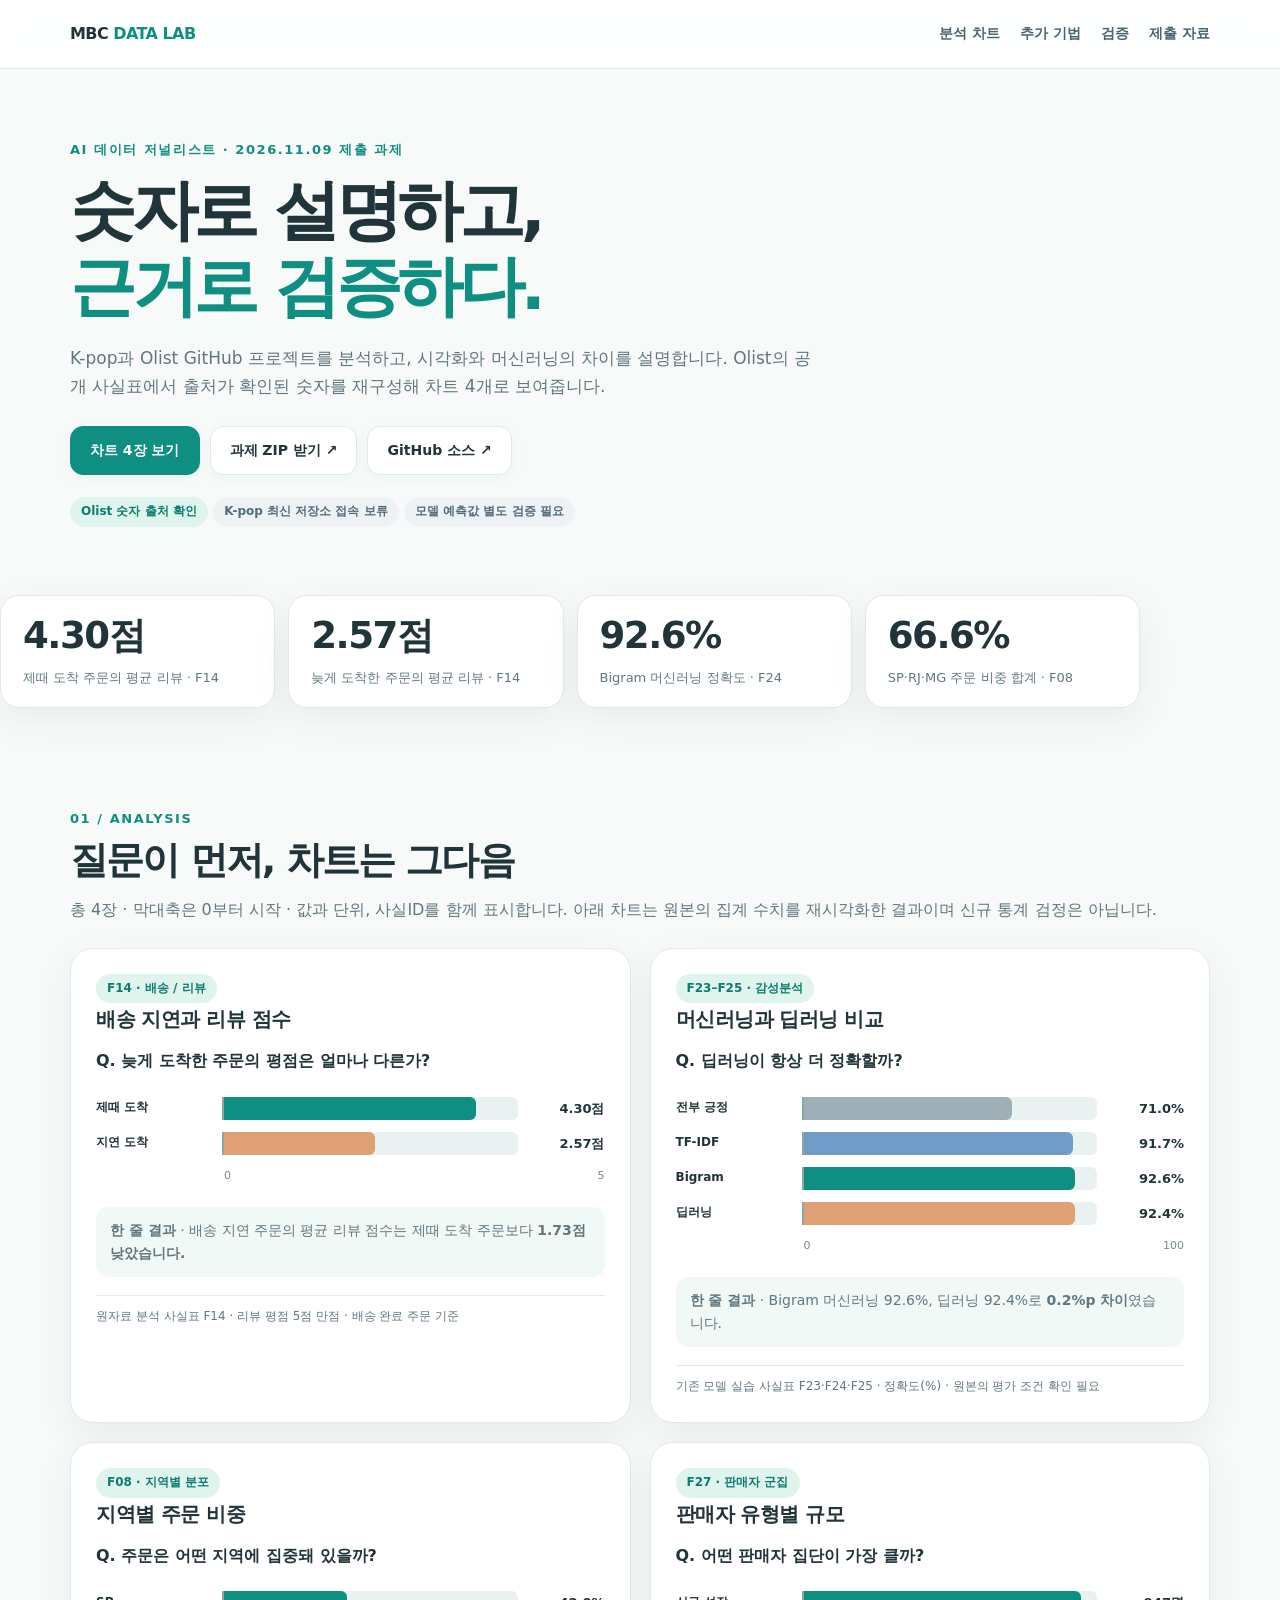
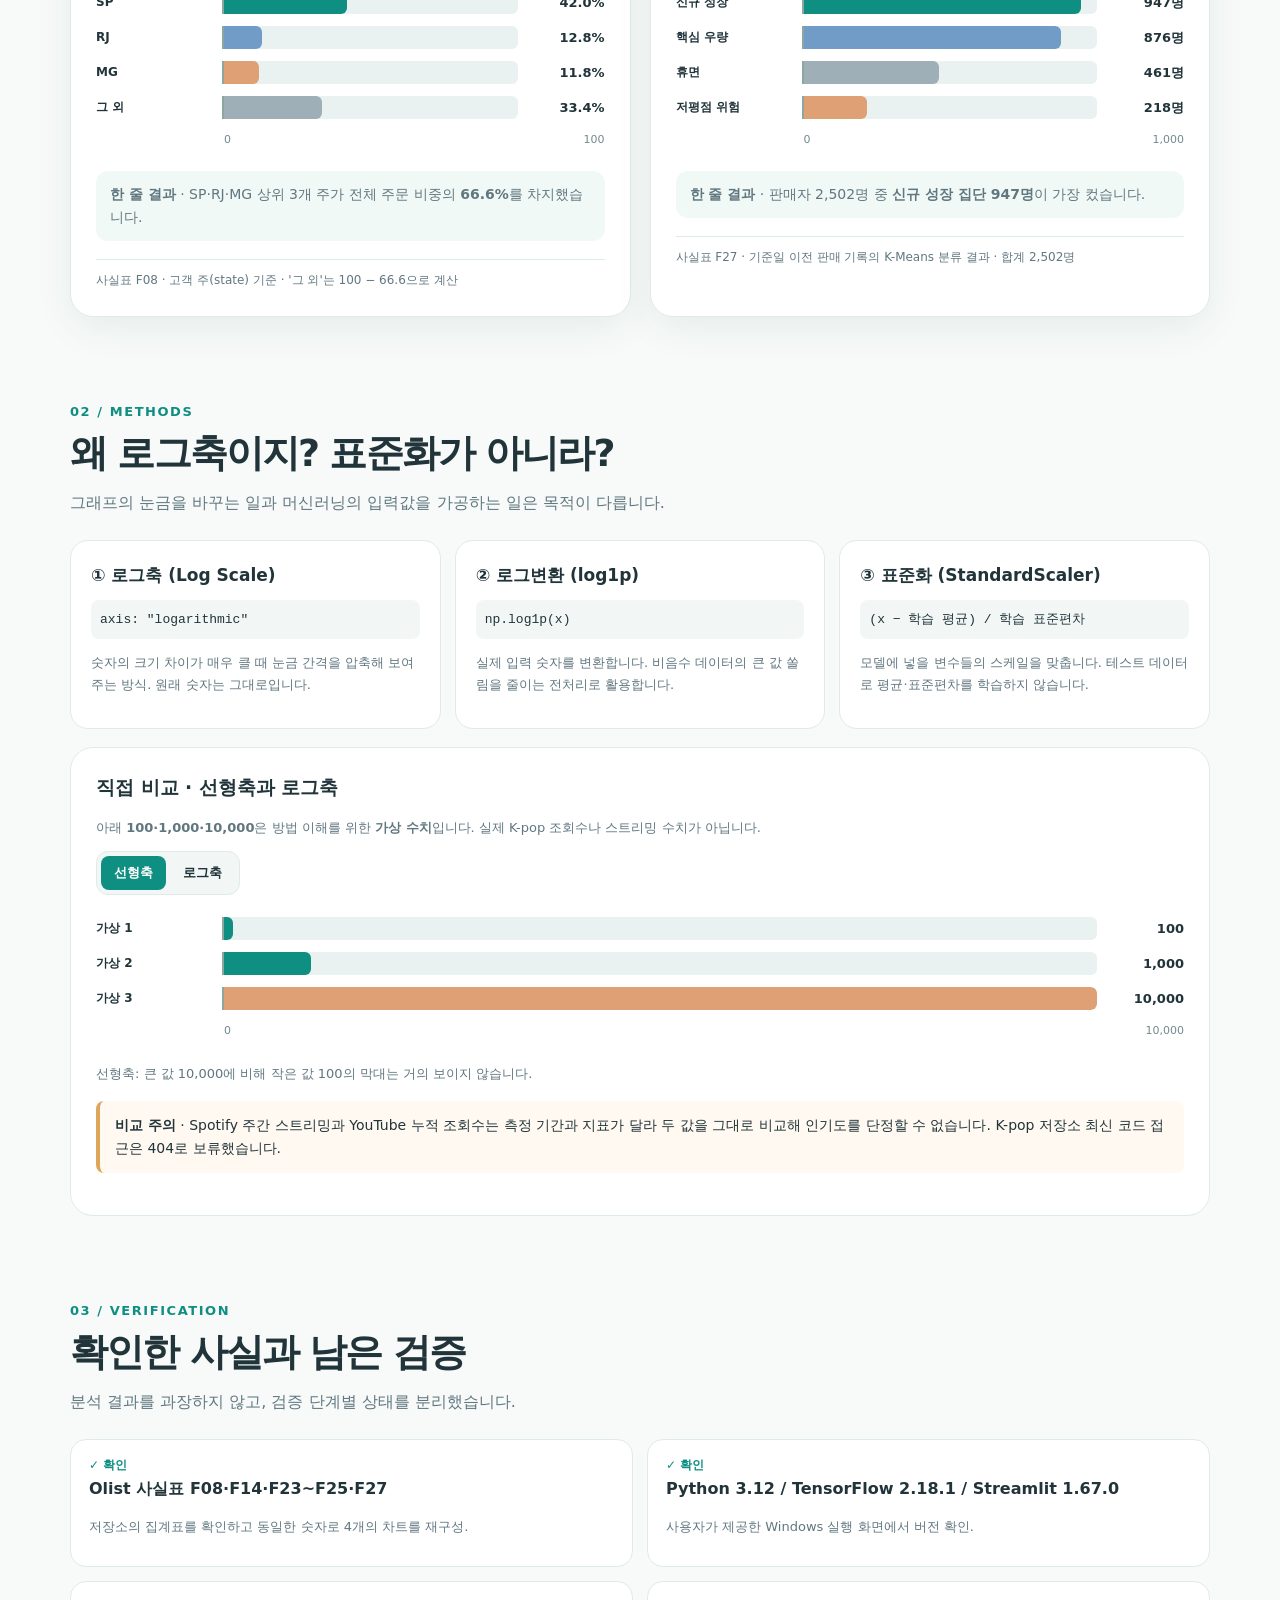
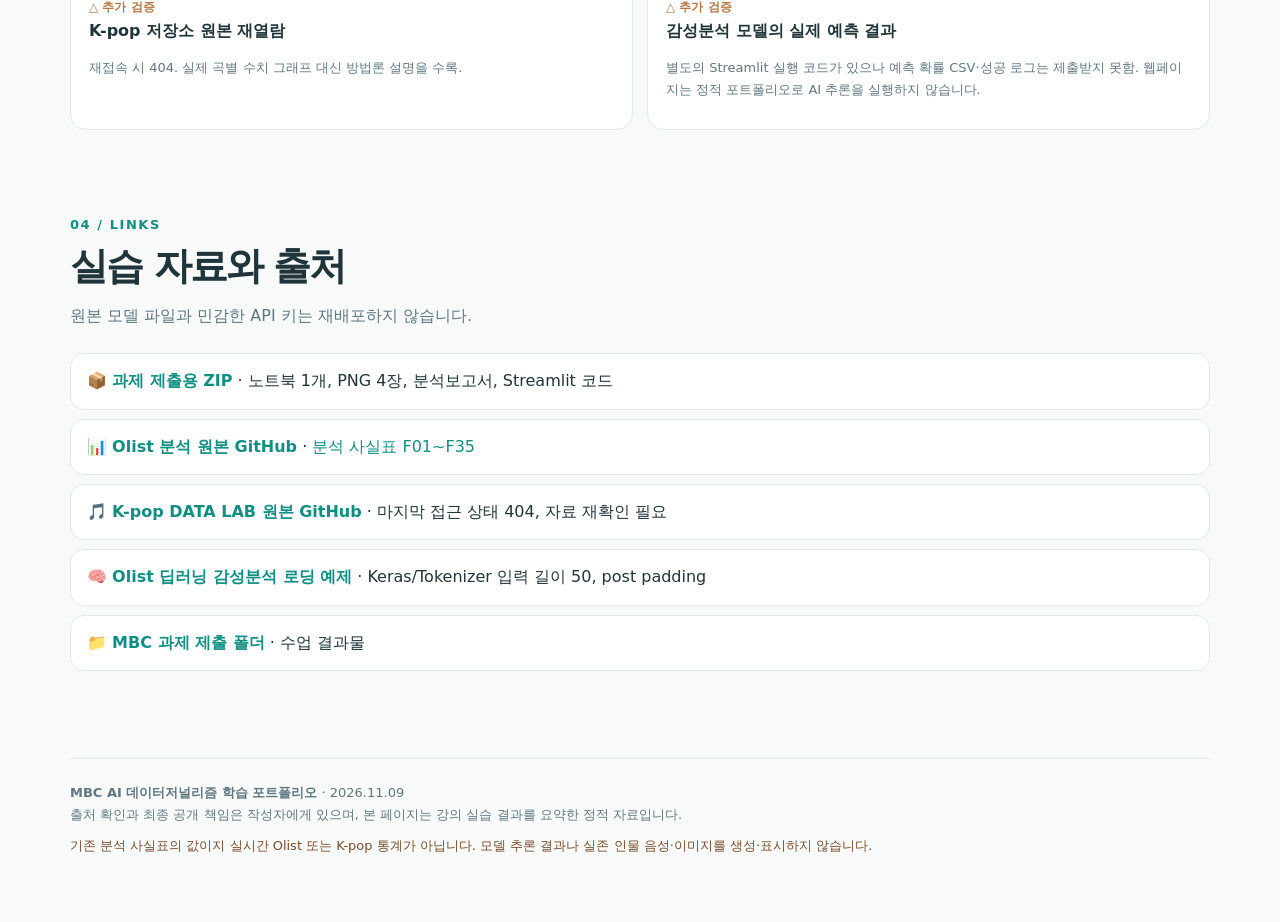
==== mbc-kpop-olist-20261109/index.html @ b9f2bc7e "Add isolated K-pop and Olist assignment portfolio page (verified facts only)" ====
<!doctype html>
<html lang="ko">
<head>
<meta charset="utf-8">
<meta name="viewport" content="width=device-width, initial-scale=1">
<meta name="description" content="MBC AI 데이터저널리즘 실습 포트폴리오: K-pop·Olist GitHub 분석, 통계 차트 4개, 로그축과 표준화 비교 및 검증 기록.">
<title>MBC 데이터 분석 포트폴리오 | K-pop × Olist</title>
<style>
:root{--bg:#f7faf9;--surface:#fff;--ink:#20343a;--muted:#617780;--line:#deebe8;--mint:#0f8e82;--mint2:#dff4ed;--blue:#4e7eb4;--peach:#fff0e4;--orange:#cb6e45;--shadow:0 12px 38px rgba(17,65,58,.065);font-family:"Pretendard","Noto Sans KR","Malgun Gothic",system-ui,sans-serif}
*{box-sizing:border-box}html{scroll-behavior:smooth}body{margin:0;background:var(--bg);color:var(--ink);line-height:1.65;font-size:16px}a{color:var(--mint);text-decoration:none}a:hover{text-decoration:underline}a:focus-visible,button:focus-visible{outline:3px solid #edb652;outline-offset:4px}
.wrap{width:min(1140px,calc(100% - 36px));margin:0 auto}header{border-bottom:1px solid var(--line);background:#ffffffdc;position:sticky;top:0;z-index:10;backdrop-filter:blur(12px)}.nav{min-height:68px;display:flex;align-items:center;gap:25px;justify-content:space-between}.brand{font-weight:900;letter-spacing:-.035em;white-space:nowrap;color:var(--ink)}.brand span{color:var(--mint)}nav{display:flex;gap:20px;flex-wrap:wrap}nav a{color:#48646c;font-size:14px;font-weight:700}.hero{padding:70px 0 48px}.eyebrow{color:var(--mint);font-weight:900;font-size:13px;letter-spacing:.12em;text-transform:uppercase}.hero h1{font-size:clamp(35px,5.3vw,66px);line-height:1.15;letter-spacing:-.065em;margin:13px 0 19px;max-width:850px}.hero h1 em{font-style:normal;color:var(--mint)}.hero p{max-width:750px;color:var(--muted);font-size:17px;margin:0}.actions{display:flex;flex-wrap:wrap;gap:10px;margin-top:26px}.btn{display:inline-flex;align-items:center;justify-content:center;min-height:47px;padding:12px 19px;border-radius:13px;font-weight:800;font-size:14px;border:1px solid var(--line);background:white;color:var(--ink);box-shadow:0 4px 12px #dce9e752}.btn.primary{background:var(--mint);color:white;border-color:var(--mint)}.pill{display:inline-block;background:var(--mint2);border-radius:100px;color:#0c7b70;font-weight:800;font-size:12px;padding:5px 11px}.pill.neutral{background:#eef2f5;color:#506d79}.stats{display:grid;grid-template-columns:repeat(4,1fr);gap:13px;margin:20px 0 58px}.stat{background:white;border:1px solid var(--line);border-radius:19px;padding:19px 22px;box-shadow:var(--shadow)}.stat .n{font-size:clamp(23px,2.9vw,39px);line-height:1.15;font-weight:900;letter-spacing:-.04em}.stat .k{font-size:13px;color:var(--muted);margin-top:9px}.section{padding:42px 0}.section h2{font-size:clamp(25px,3.5vw,38px);letter-spacing:-.05em;margin:6px 0 12px;line-height:1.3}.section .sub{color:var(--muted);margin:0 0 24px}.grid{display:grid;grid-template-columns:1fr 1fr;gap:19px}.card{background:var(--surface);border:1px solid var(--line);border-radius:23px;padding:25px;box-shadow:var(--shadow)}.card h3{font-size:20px;margin:0 0 12px;letter-spacing:-.025em}.card p{color:var(--muted);margin:8px 0}.source{font-size:12px;color:var(--muted);border-top:1px solid var(--line);margin-top:18px;padding-top:11px}.question{margin:10px 0 15px;font-weight:800}.conclusion{background:#f0f9f6;padding:12px 14px;border-radius:12px;font-size:14px}.plot{display:grid;gap:12px;margin:22px 0}.barrow{display:grid;grid-template-columns:minmax(82px,115px) minmax(0,1fr) 76px;gap:11px;align-items:center}.barrow .label{font-size:12px;font-weight:700;line-height:1.3}.track{height:23px;background:#eaf2f1;border-left:2px solid #8ca7a1;position:relative;border-radius:0 6px 6px 0;overflow:hidden}.fill{height:100%;width:0;border-radius:0 6px 6px 0;background:var(--mint);transition:width .35s ease}.fill.blue{background:#729cc8}.fill.orange{background:#dea074}.fill.gray{background:#9eafb7}.value{font-size:13px;font-weight:900;text-align:right;white-space:nowrap}.axis{color:#738a8d;font-size:11px;display:flex;justify-content:space-between;margin-left:128px}.mini{font-size:13px;color:var(--muted)}.methods{display:grid;grid-template-columns:repeat(3,1fr);gap:14px}.method{background:#fff;border:1px solid var(--line);border-radius:18px;padding:20px}.method strong{font-size:17px}.method code{display:block;background:#f2f7f6;border-radius:8px;padding:9px;margin:10px 0;white-space:normal;font-size:13px}.compare{background:#fff;border:1px solid var(--line);padding:25px;border-radius:23px}.switch{display:inline-flex;gap:4px;border:1px solid var(--line);padding:4px;border-radius:12px;background:#f2f7f6}.switch button{border:0;background:transparent;border-radius:8px;padding:8px 13px;font-size:13px;font-weight:800;cursor:pointer;color:var(--ink)}.switch button[aria-pressed="true"]{background:var(--mint);color:#fff}.warning{background:#fff9f1;border-left:4px solid #dda65b;border-radius:8px;padding:13px 15px;margin:17px 0;font-size:14px}.checks{display:grid;grid-template-columns:repeat(2,1fr);gap:14px}.check{background:#fff;border:1px solid var(--line);padding:16px 18px;border-radius:16px}.check .state{font-size:12px;color:var(--mint);font-weight:900}.check.pending .state{color:#b37a49}.sources{display:grid;gap:9px}.source-row{border:1px solid var(--line);padding:14px 16px;background:#fff;border-radius:14px;overflow-wrap:anywhere}.footer{padding:45px 0 65px;color:var(--muted);font-size:13px}.footer .wrap{border-top:1px solid var(--line);padding-top:23px}.notice{margin-top:10px;color:#7a4d2e}code{font-family:Consolas,monospace}
@media(max-width:800px){.stats{grid-template-columns:repeat(2,1fr)}.grid,.methods{grid-template-columns:1fr}.hero{padding-top:42px}.card{padding:19px}.nav{gap:10px}nav{gap:12px}}
@media(max-width:490px){nav a{font-size:12px}.brand{font-size:14px}.stats{gap:8px}.stat{padding:15px}.barrow{grid-template-columns:76px minmax(0,1fr) 61px;gap:7px}.axis{margin-left:83px}.value{font-size:12px}.barrow .label{font-size:11px}.hero p{font-size:15px}}
@media(prefers-reduced-motion:reduce){html{scroll-behavior:auto}.fill{transition:none}}
</style>
</head>
<body>
<header><div class="wrap nav"><a href="#top" class="brand">MBC <span>DATA LAB</span></a><nav aria-label="목차"><a href="#charts">분석 차트</a><a href="#methods">추가 기법</a><a href="#evidence">검증</a><a href="#resources">제출 자료</a></nav></div></header>
<main id="top">
<section class="hero wrap">
  <div class="eyebrow">AI 데이터 저널리스트 · 2026.11.09 제출 과제</div>
  <h1>숫자로 설명하고,<br><em>근거로 검증하다.</em></h1>
  <p>K-pop과 Olist GitHub 프로젝트를 분석하고, 시각화와 머신러닝의 차이를 설명합니다. Olist의 공개 사실표에서 출처가 확인된 숫자를 재구성해 차트 4개로 보여줍니다.</p>
  <div class="actions"><a class="btn primary" href="#charts">차트 4장 보기</a><a class="btn" href="https://drive.google.com/file/d/1gORcec-W3NF6R7m894lCxQ_TqMIr97RB/view?usp=drivesdk" target="_blank" rel="noopener noreferrer">과제 ZIP 받기 ↗</a><a class="btn" href="https://github.com/choisunghwan1004-dev/postfolio/tree/main/mbc-kpop-olist-20261109" target="_blank" rel="noopener noreferrer">GitHub 소스 ↗</a></div>
  <p style="margin-top:20px"><span class="pill">Olist 숫자 출처 확인</span> <span class="pill neutral">K-pop 최신 저장소 접속 보류</span> <span class="pill neutral">모델 예측값 별도 검증 필요</span></p>
</section>
<div class="wrap stats" aria-label="검증된 Olist 통계 요약">
  <div class="stat"><div class="n">4.30점</div><div class="k">제때 도착 주문의 평균 리뷰 · F14</div></div>
  <div class="stat"><div class="n">2.57점</div><div class="k">늦게 도착한 주문의 평균 리뷰 · F14</div></div>
  <div class="stat"><div class="n">92.6%</div><div class="k">Bigram 머신러닝 정확도 · F24</div></div>
  <div class="stat"><div class="n">66.6%</div><div class="k">SP·RJ·MG 주문 비중 합계 · F08</div></div>
</div>
<section id="charts" class="section wrap">
  <div class="eyebrow">01 / ANALYSIS</div><h2>질문이 먼저, 차트는 그다음</h2>
  <p class="sub">총 4장 · 막대축은 0부터 시작 · 값과 단위, 사실ID를 함께 표시합니다. 아래 차트는 원본의 집계 수치를 재시각화한 결과이며 신규 통계 검정은 아닙니다.</p>
  <div class="grid">
    <article class="card"><span class="pill">F14 · 배송 / 리뷰</span><h3>배송 지연과 리뷰 점수</h3><div class="question">Q. 늦게 도착한 주문의 평점은 얼마나 다른가?</div><div class="plot" data-chart="delivery" role="img" aria-label="제때 도착 4.30점, 지연 도착 2.57점"></div><p class="conclusion"><strong>한 줄 결과</strong> · 배송 지연 주문의 평균 리뷰 점수는 제때 도착 주문보다 <strong>1.73점 낮았습니다.</strong></p><div class="source">원자료 분석 사실표 F14 · 리뷰 평점 5점 만점 · 배송 완료 주문 기준</div></article>
    <article class="card"><span class="pill">F23–F25 · 감성분석</span><h3>머신러닝과 딥러닝 비교</h3><div class="question">Q. 딥러닝이 항상 더 정확할까?</div><div class="plot" data-chart="sentiment" role="img" aria-label="모두 긍정 71.0%, TF-IDF 머신러닝 91.7%, Bigram 머신러닝 92.6%, Embedding 딥러닝 92.4%"></div><p class="conclusion"><strong>한 줄 결과</strong> · Bigram 머신러닝 92.6%, 딥러닝 92.4%로 <strong>0.2%p 차이</strong>였습니다.</p><div class="source">기존 모델 실습 사실표 F23·F24·F25 · 정확도(%) · 원본의 평가 조건 확인 필요</div></article>
    <article class="card"><span class="pill">F08 · 지역별 분포</span><h3>지역별 주문 비중</h3><div class="question">Q. 주문은 어떤 지역에 집중돼 있을까?</div><div class="plot" data-chart="region" role="img" aria-label="SP 42.0%, RJ 12.8%, MG 11.8%, 그 외 33.4%"></div><p class="conclusion"><strong>한 줄 결과</strong> · SP·RJ·MG 상위 3개 주가 전체 주문 비중의 <strong>66.6%</strong>를 차지했습니다.</p><div class="source">사실표 F08 · 고객 주(state) 기준 · '그 외'는 100 − 66.6으로 계산</div></article>
    <article class="card"><span class="pill">F27 · 판매자 군집</span><h3>판매자 유형별 규모</h3><div class="question">Q. 어떤 판매자 집단이 가장 클까?</div><div class="plot" data-chart="seller" role="img" aria-label="신규 성장 947명, 핵심 우량 876명, 휴면 461명, 저평점 위험 218명"></div><p class="conclusion"><strong>한 줄 결과</strong> · 판매자 2,502명 중 <strong>신규 성장 집단 947명</strong>이 가장 컸습니다.</p><div class="source">사실표 F27 · 기준일 이전 판매 기록의 K-Means 분류 결과 · 합계 2,502명</div></article>
  </div>
</section>
<section id="methods" class="section wrap">
  <div class="eyebrow">02 / METHODS</div><h2>왜 로그축이지? 표준화가 아니라?</h2>
  <p class="sub">그래프의 눈금을 바꾸는 일과 머신러닝의 입력값을 가공하는 일은 목적이 다릅니다.</p>
  <div class="methods">
   <div class="method"><strong>① 로그축 (Log Scale)</strong><code>axis: "logarithmic"</code><p class="mini">숫자의 크기 차이가 매우 클 때 눈금 간격을 압축해 보여주는 방식. 원래 숫자는 그대로입니다.</p></div>
   <div class="method"><strong>② 로그변환 (log1p)</strong><code>np.log1p(x)</code><p class="mini">실제 입력 숫자를 변환합니다. 비음수 데이터의 큰 값 쏠림을 줄이는 전처리로 활용합니다.</p></div>
   <div class="method"><strong>③ 표준화 (StandardScaler)</strong><code>(x − 학습 평균) / 학습 표준편차</code><p class="mini">모델에 넣을 변수들의 스케일을 맞춥니다. 테스트 데이터로 평균·표준편차를 학습하지 않습니다.</p></div>
  </div>
  <div class="compare" style="margin-top:18px">
    <h3 style="margin:0 0 8px">직접 비교 · 선형축과 로그축</h3>
    <p class="mini">아래 <strong>100·1,000·10,000</strong>은 방법 이해를 위한 <strong>가상 수치</strong>입니다. 실제 K-pop 조회수나 스트리밍 수치가 아닙니다.</p>
    <div class="switch" role="group" aria-label="축 방식 선택"><button id="linear" type="button" aria-pressed="true">선형축</button><button id="logscale" type="button" aria-pressed="false">로그축</button></div>
    <div class="plot" id="example-plot" role="img" aria-label="가상의 세 수치 100, 1000, 10000을 선형축과 로그축으로 비교"></div>
    <p class="mini" id="scale-note" aria-live="polite">선형축: 큰 값 10,000에 비해 작은 값 100의 막대는 거의 보이지 않습니다.</p>
    <div class="warning"><strong>비교 주의</strong> · Spotify 주간 스트리밍과 YouTube 누적 조회수는 측정 기간과 지표가 달라 두 값을 그대로 비교해 인기도를 단정할 수 없습니다. K-pop 저장소 최신 코드 접근은 404로 보류했습니다.</div>
  </div>
</section>
<section id="evidence" class="section wrap">
 <div class="eyebrow">03 / VERIFICATION</div><h2>확인한 사실과 남은 검증</h2>
 <p class="sub">분석 결과를 과장하지 않고, 검증 단계별 상태를 분리했습니다.</p>
 <div class="checks">
  <div class="check"><div class="state">✓ 확인</div><strong>Olist 사실표 F08·F14·F23~F25·F27</strong><p class="mini">저장소의 집계표를 확인하고 동일한 숫자로 4개의 차트를 재구성.</p></div>
  <div class="check"><div class="state">✓ 확인</div><strong>Python 3.12 / TensorFlow 2.18.1 / Streamlit 1.67.0</strong><p class="mini">사용자가 제공한 Windows 실행 화면에서 버전 확인.</p></div>
  <div class="check pending"><div class="state">△ 추가 검증</div><strong>K-pop 저장소 원본 재열람</strong><p class="mini">재접속 시 404. 실제 곡별 수치 그래프 대신 방법론 설명을 수록.</p></div>
  <div class="check pending"><div class="state">△ 추가 검증</div><strong>감성분석 모델의 실제 예측 결과</strong><p class="mini">별도의 Streamlit 실행 코드가 있으나 예측 확률 CSV·성공 로그는 제출받지 못함. 웹페이지는 정적 포트폴리오로 AI 추론을 실행하지 않습니다.</p></div>
 </div>
</section>
<section id="resources" class="section wrap">
 <div class="eyebrow">04 / LINKS</div><h2>실습 자료와 출처</h2>
 <p class="sub">원본 모델 파일과 민감한 API 키는 재배포하지 않습니다.</p>
 <div class="sources">
  <div class="source-row">📦 <a href="https://drive.google.com/file/d/1gORcec-W3NF6R7m894lCxQ_TqMIr97RB/view?usp=drivesdk" target="_blank" rel="noopener noreferrer"><strong>과제 제출용 ZIP</strong></a> · 노트북 1개, PNG 4장, 분석보고서, Streamlit 코드</div>
  <div class="source-row">📊 <a href="https://github.com/journal-izm/Olist-Data-Analysis" target="_blank" rel="noopener noreferrer"><strong>Olist 분석 원본 GitHub</strong></a> · <a href="https://github.com/journal-izm/Olist-Data-Analysis/blob/main/rag/olist_facts.csv" target="_blank" rel="noopener noreferrer">분석 사실표 F01~F35</a></div>
  <div class="source-row">🎵 <a href="https://github.com/dominickim77-ui/mbc-kpop-data" target="_blank" rel="noopener noreferrer"><strong>K-pop DATA LAB 원본 GitHub</strong></a> · 마지막 접근 상태 404, 자료 재확인 필요</div>
  <div class="source-row">🧠 <a href="https://github.com/journal-izm/Olist-Data-Analysis/blob/main/STEP2_Model_Serving/01_sentiment_demo_gradio.ipynb" target="_blank" rel="noopener noreferrer"><strong>Olist 딥러닝 감성분석 로딩 예제</strong></a> · Keras/Tokenizer 입력 길이 50, post padding</div>
  <div class="source-row">📁 <a href="https://drive.google.com/drive/folders/1qCloI4HiTNBCypiVgafhlMQNpVIimIx8" target="_blank" rel="noopener noreferrer"><strong>MBC 과제 제출 폴더</strong></a> · 수업 결과물</div>
 </div>
</section>
</main>
<footer class="footer"><div class="wrap"><strong>MBC AI 데이터저널리즘 학습 포트폴리오</strong> · 2026.11.09<br>출처 확인과 최종 공개 책임은 작성자에게 있으며, 본 페이지는 강의 실습 결과를 요약한 정적 자료입니다.<div class="notice">기존 분석 사실표의 값이지 실시간 Olist 또는 K-pop 통계가 아닙니다. 모델 추론 결과나 실존 인물 음성·이미지를 생성·표시하지 않습니다.</div></div></footer>
<script>
"use strict";
const charts={
 delivery:{max:5,rows:[["제때 도착",4.30,"4.30점",""],["지연 도착",2.57,"2.57점","orange"]]},
 sentiment:{max:100,rows:[["전부 긍정",71.0,"71.0%","gray"],["TF-IDF",91.7,"91.7%","blue"],["Bigram",92.6,"92.6%",""],["딥러닝",92.4,"92.4%","orange"]]},
 region:{max:100,rows:[["SP",42.0,"42.0%",""],["RJ",12.8,"12.8%","blue"],["MG",11.8,"11.8%","orange"],["그 외",33.4,"33.4%","gray"]]},
 seller:{max:1000,rows:[["신규 성장",947,"947명",""],["핵심 우량",876,"876명","blue"],["휴면",461,"461명","gray"],["저평점 위험",218,"218명","orange"]]}
};
function barChart(target,rows,max){target.replaceChildren();for(const [label,n,text,color] of rows){const row=document.createElement("div");row.className="barrow";const t=document.createElement("span");t.className="label";t.textContent=label;const track=document.createElement("div");track.className="track";const fill=document.createElement("div");fill.className="fill "+(color||"");fill.style.width=Math.max(0,Math.min(100,n/max*100))+"%";track.append(fill);const value=document.createElement("span");value.className="value";value.textContent=text;row.append(t,track,value);target.append(row);}const axis=document.createElement("div");axis.className="axis";axis.innerHTML="<span>0</span><span>"+max.toLocaleString("ko-KR")+"</span>";target.append(axis)}
document.querySelectorAll("[data-chart]").forEach(el=>{const c=charts[el.dataset.chart];if(c)barChart(el,c.rows,c.max)});
const ex=document.getElementById("example-plot"),note=document.getElementById("scale-note");
function setMode(log){const raw=[100,1000,10000];const vals=log?raw.map(x=>Math.log10(x)):raw;barChart(ex,vals.map((n,i)=>["가상 "+(i+1),n,raw[i].toLocaleString("ko-KR"),i===2?"orange":""]),log?4:10000);note.textContent=log?"로그축 시각화 예시: 10의 지수에 따라 크기를 표현했습니다. 실제 값은 오른쪽에 그대로 적었습니다.":"선형축: 큰 값 10,000에 비해 작은 값 100의 막대는 거의 보이지 않습니다.";document.getElementById("linear").setAttribute("aria-pressed",String(!log));document.getElementById("logscale").setAttribute("aria-pressed",String(log))}
document.getElementById("linear").addEventListener("click",()=>setMode(false));document.getElementById("logscale").addEventListener("click",()=>setMode(true));setMode(false);
</script>
</body>
</html>
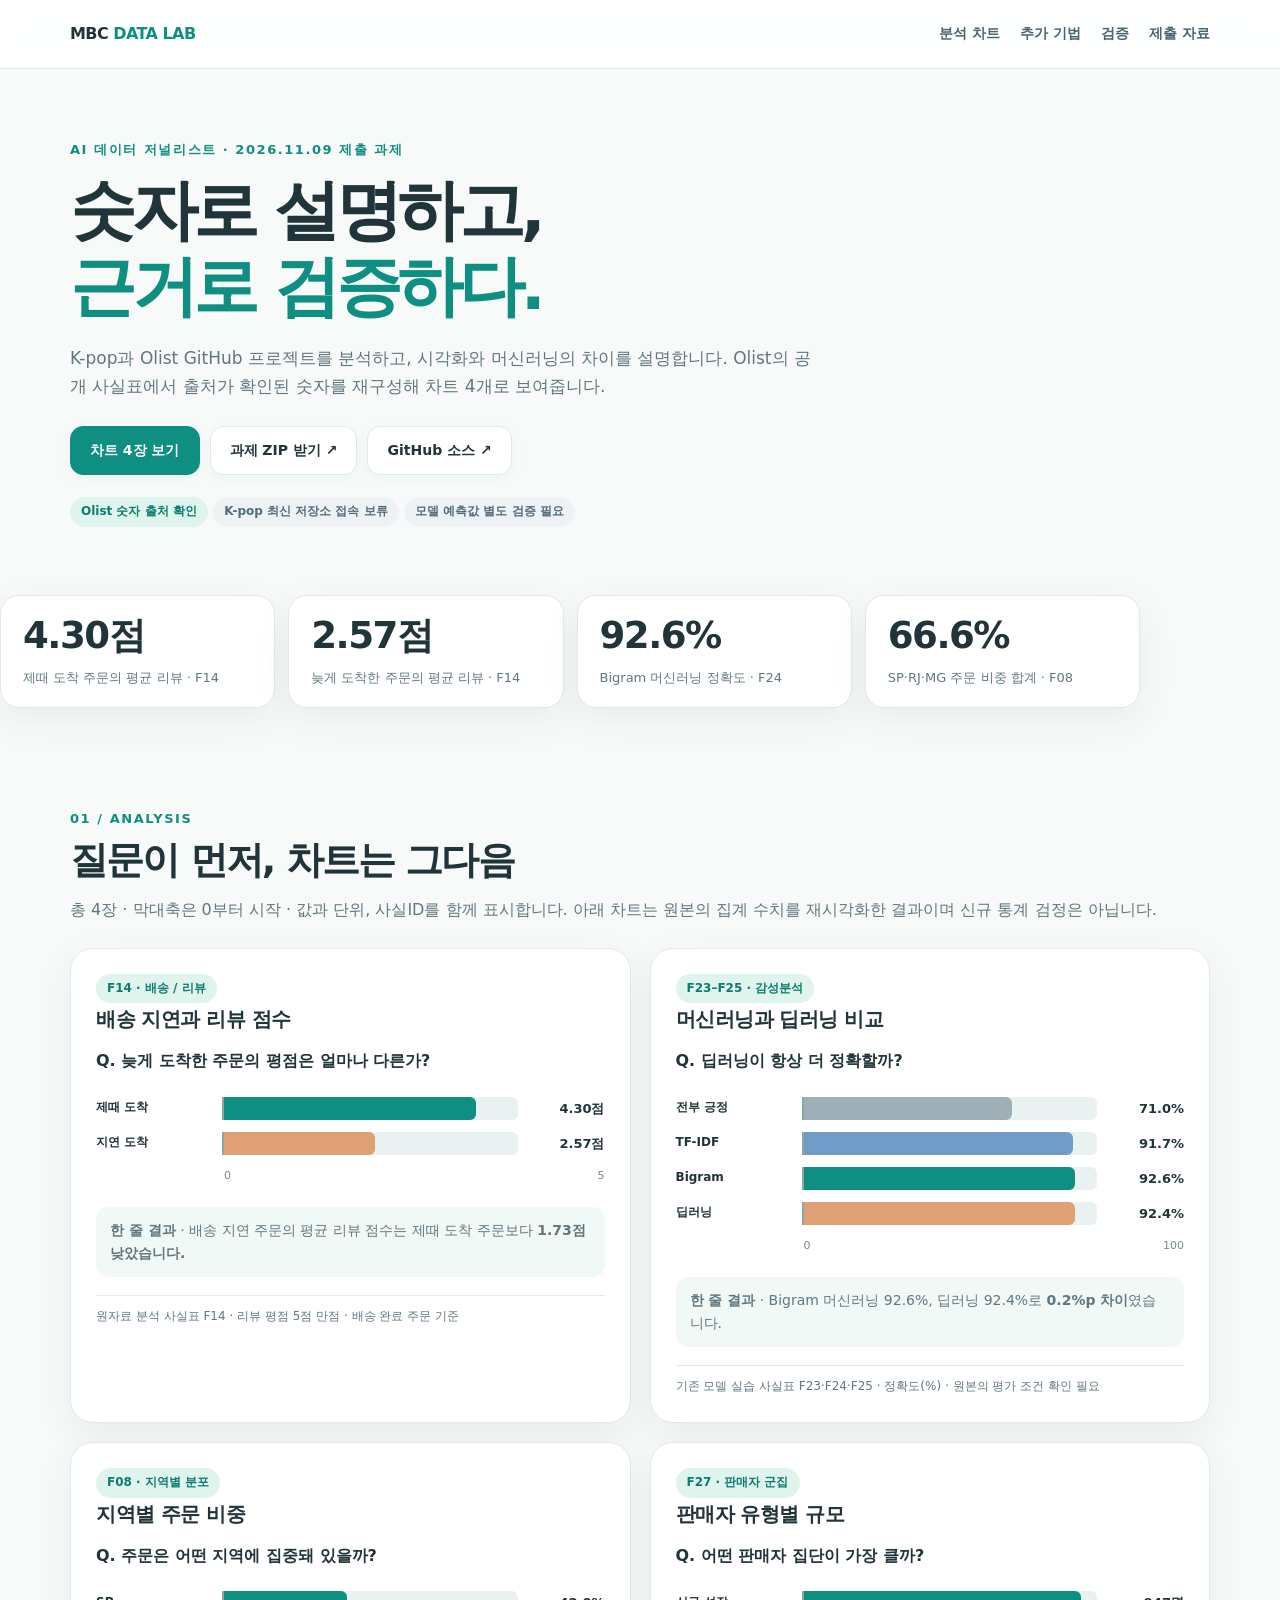
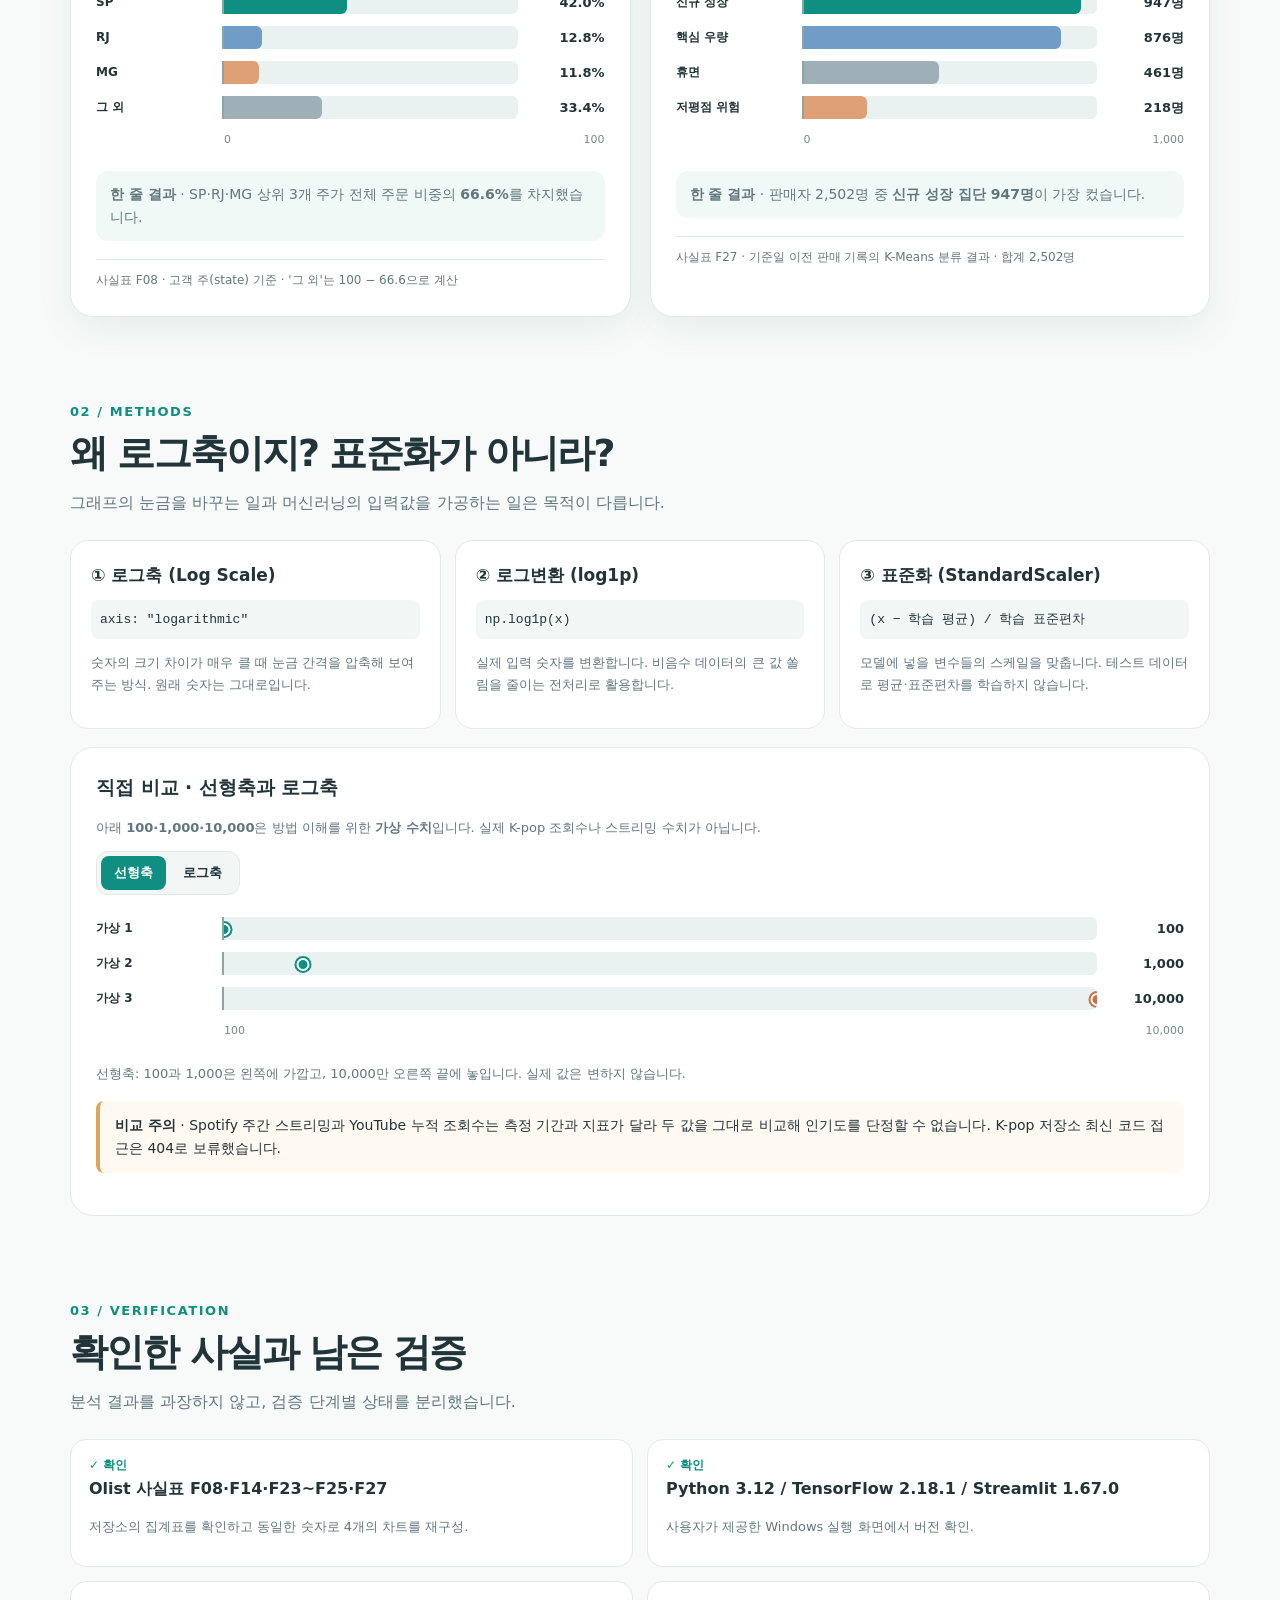
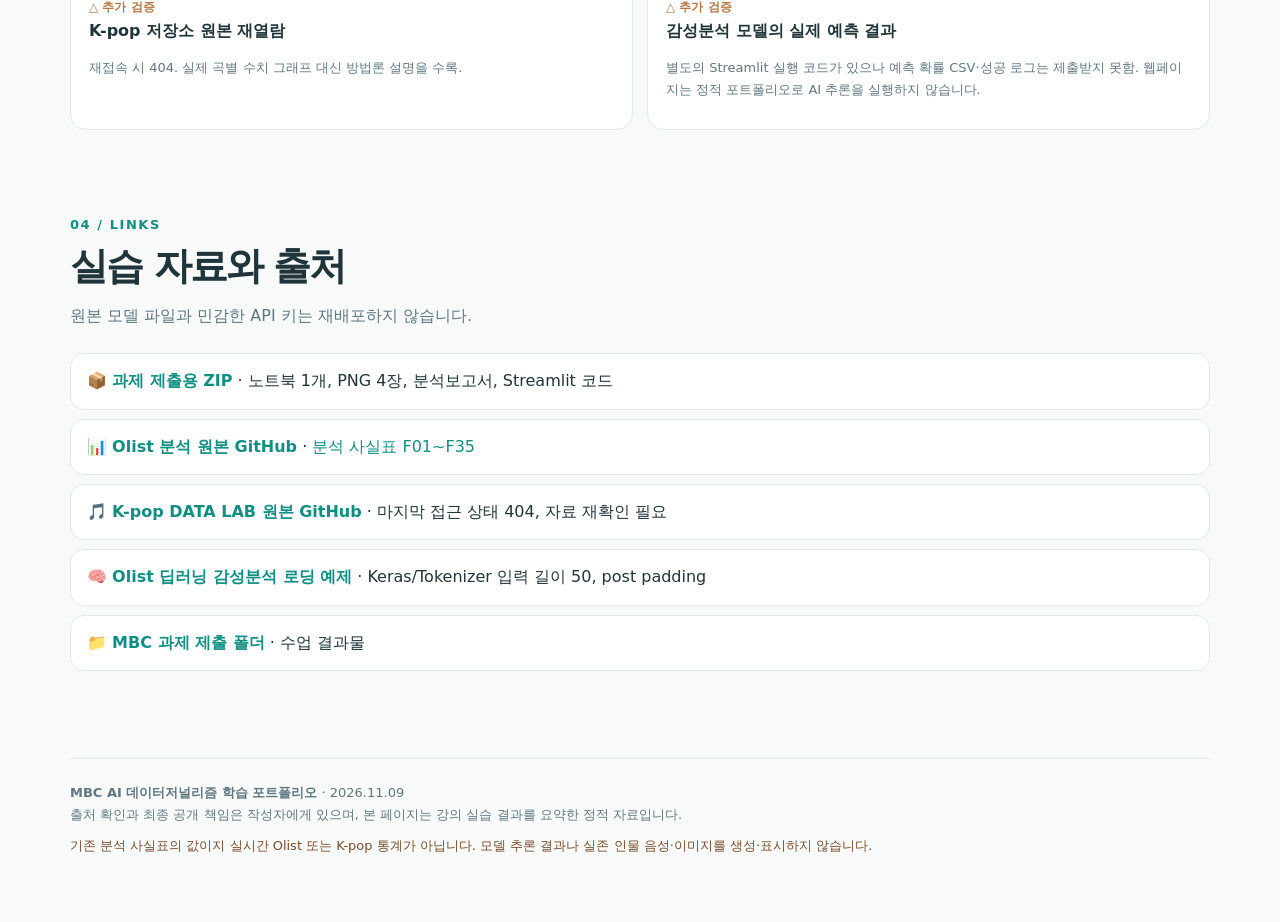
==== commit f82ad5c4: "Correct interactive log-axis illustration to use equal log-spaced point positions" ====
--- a/mbc-kpop-olist-20261109/index.html
+++ b/mbc-kpop-olist-20261109/index.html
@@ -8,7 +8,7 @@
 <style>
 :root{--bg:#f7faf9;--surface:#fff;--ink:#20343a;--muted:#617780;--line:#deebe8;--mint:#0f8e82;--mint2:#dff4ed;--blue:#4e7eb4;--peach:#fff0e4;--orange:#cb6e45;--shadow:0 12px 38px rgba(17,65,58,.065);font-family:"Pretendard","Noto Sans KR","Malgun Gothic",system-ui,sans-serif}
 *{box-sizing:border-box}html{scroll-behavior:smooth}body{margin:0;background:var(--bg);color:var(--ink);line-height:1.65;font-size:16px}a{color:var(--mint);text-decoration:none}a:hover{text-decoration:underline}a:focus-visible,button:focus-visible{outline:3px solid #edb652;outline-offset:4px}
-.wrap{width:min(1140px,calc(100% - 36px));margin:0 auto}header{border-bottom:1px solid var(--line);background:#ffffffdc;position:sticky;top:0;z-index:10;backdrop-filter:blur(12px)}.nav{min-height:68px;display:flex;align-items:center;gap:25px;justify-content:space-between}.brand{font-weight:900;letter-spacing:-.035em;white-space:nowrap;color:var(--ink)}.brand span{color:var(--mint)}nav{display:flex;gap:20px;flex-wrap:wrap}nav a{color:#48646c;font-size:14px;font-weight:700}.hero{padding:70px 0 48px}.eyebrow{color:var(--mint);font-weight:900;font-size:13px;letter-spacing:.12em;text-transform:uppercase}.hero h1{font-size:clamp(35px,5.3vw,66px);line-height:1.15;letter-spacing:-.065em;margin:13px 0 19px;max-width:850px}.hero h1 em{font-style:normal;color:var(--mint)}.hero p{max-width:750px;color:var(--muted);font-size:17px;margin:0}.actions{display:flex;flex-wrap:wrap;gap:10px;margin-top:26px}.btn{display:inline-flex;align-items:center;justify-content:center;min-height:47px;padding:12px 19px;border-radius:13px;font-weight:800;font-size:14px;border:1px solid var(--line);background:white;color:var(--ink);box-shadow:0 4px 12px #dce9e752}.btn.primary{background:var(--mint);color:white;border-color:var(--mint)}.pill{display:inline-block;background:var(--mint2);border-radius:100px;color:#0c7b70;font-weight:800;font-size:12px;padding:5px 11px}.pill.neutral{background:#eef2f5;color:#506d79}.stats{display:grid;grid-template-columns:repeat(4,1fr);gap:13px;margin:20px 0 58px}.stat{background:white;border:1px solid var(--line);border-radius:19px;padding:19px 22px;box-shadow:var(--shadow)}.stat .n{font-size:clamp(23px,2.9vw,39px);line-height:1.15;font-weight:900;letter-spacing:-.04em}.stat .k{font-size:13px;color:var(--muted);margin-top:9px}.section{padding:42px 0}.section h2{font-size:clamp(25px,3.5vw,38px);letter-spacing:-.05em;margin:6px 0 12px;line-height:1.3}.section .sub{color:var(--muted);margin:0 0 24px}.grid{display:grid;grid-template-columns:1fr 1fr;gap:19px}.card{background:var(--surface);border:1px solid var(--line);border-radius:23px;padding:25px;box-shadow:var(--shadow)}.card h3{font-size:20px;margin:0 0 12px;letter-spacing:-.025em}.card p{color:var(--muted);margin:8px 0}.source{font-size:12px;color:var(--muted);border-top:1px solid var(--line);margin-top:18px;padding-top:11px}.question{margin:10px 0 15px;font-weight:800}.conclusion{background:#f0f9f6;padding:12px 14px;border-radius:12px;font-size:14px}.plot{display:grid;gap:12px;margin:22px 0}.barrow{display:grid;grid-template-columns:minmax(82px,115px) minmax(0,1fr) 76px;gap:11px;align-items:center}.barrow .label{font-size:12px;font-weight:700;line-height:1.3}.track{height:23px;background:#eaf2f1;border-left:2px solid #8ca7a1;position:relative;border-radius:0 6px 6px 0;overflow:hidden}.fill{height:100%;width:0;border-radius:0 6px 6px 0;background:var(--mint);transition:width .35s ease}.fill.blue{background:#729cc8}.fill.orange{background:#dea074}.fill.gray{background:#9eafb7}.value{font-size:13px;font-weight:900;text-align:right;white-space:nowrap}.axis{color:#738a8d;font-size:11px;display:flex;justify-content:space-between;margin-left:128px}.mini{font-size:13px;color:var(--muted)}.methods{display:grid;grid-template-columns:repeat(3,1fr);gap:14px}.method{background:#fff;border:1px solid var(--line);border-radius:18px;padding:20px}.method strong{font-size:17px}.method code{display:block;background:#f2f7f6;border-radius:8px;padding:9px;margin:10px 0;white-space:normal;font-size:13px}.compare{background:#fff;border:1px solid var(--line);padding:25px;border-radius:23px}.switch{display:inline-flex;gap:4px;border:1px solid var(--line);padding:4px;border-radius:12px;background:#f2f7f6}.switch button{border:0;background:transparent;border-radius:8px;padding:8px 13px;font-size:13px;font-weight:800;cursor:pointer;color:var(--ink)}.switch button[aria-pressed="true"]{background:var(--mint);color:#fff}.warning{background:#fff9f1;border-left:4px solid #dda65b;border-radius:8px;padding:13px 15px;margin:17px 0;font-size:14px}.checks{display:grid;grid-template-columns:repeat(2,1fr);gap:14px}.check{background:#fff;border:1px solid var(--line);padding:16px 18px;border-radius:16px}.check .state{font-size:12px;color:var(--mint);font-weight:900}.check.pending .state{color:#b37a49}.sources{display:grid;gap:9px}.source-row{border:1px solid var(--line);padding:14px 16px;background:#fff;border-radius:14px;overflow-wrap:anywhere}.footer{padding:45px 0 65px;color:var(--muted);font-size:13px}.footer .wrap{border-top:1px solid var(--line);padding-top:23px}.notice{margin-top:10px;color:#7a4d2e}code{font-family:Consolas,monospace}
+.wrap{width:min(1140px,calc(100% - 36px));margin:0 auto}header{border-bottom:1px solid var(--line);background:#ffffffdc;position:sticky;top:0;z-index:10;backdrop-filter:blur(12px)}.nav{min-height:68px;display:flex;align-items:center;gap:25px;justify-content:space-between}.brand{font-weight:900;letter-spacing:-.035em;white-space:nowrap;color:var(--ink)}.brand span{color:var(--mint)}nav{display:flex;gap:20px;flex-wrap:wrap}nav a{color:#48646c;font-size:14px;font-weight:700}.hero{padding:70px 0 48px}.eyebrow{color:var(--mint);font-weight:900;font-size:13px;letter-spacing:.12em;text-transform:uppercase}.hero h1{font-size:clamp(35px,5.3vw,66px);line-height:1.15;letter-spacing:-.065em;margin:13px 0 19px;max-width:850px}.hero h1 em{font-style:normal;color:var(--mint)}.hero p{max-width:750px;color:var(--muted);font-size:17px;margin:0}.actions{display:flex;flex-wrap:wrap;gap:10px;margin-top:26px}.btn{display:inline-flex;align-items:center;justify-content:center;min-height:47px;padding:12px 19px;border-radius:13px;font-weight:800;font-size:14px;border:1px solid var(--line);background:white;color:var(--ink);box-shadow:0 4px 12px #dce9e752}.btn.primary{background:var(--mint);color:white;border-color:var(--mint)}.pill{display:inline-block;background:var(--mint2);border-radius:100px;color:#0c7b70;font-weight:800;font-size:12px;padding:5px 11px}.pill.neutral{background:#eef2f5;color:#506d79}.stats{display:grid;grid-template-columns:repeat(4,1fr);gap:13px;margin:20px 0 58px}.stat{background:white;border:1px solid var(--line);border-radius:19px;padding:19px 22px;box-shadow:var(--shadow)}.stat .n{font-size:clamp(23px,2.9vw,39px);line-height:1.15;font-weight:900;letter-spacing:-.04em}.stat .k{font-size:13px;color:var(--muted);margin-top:9px}.section{padding:42px 0}.section h2{font-size:clamp(25px,3.5vw,38px);letter-spacing:-.05em;margin:6px 0 12px;line-height:1.3}.section .sub{color:var(--muted);margin:0 0 24px}.grid{display:grid;grid-template-columns:1fr 1fr;gap:19px}.card{background:var(--surface);border:1px solid var(--line);border-radius:23px;padding:25px;box-shadow:var(--shadow)}.card h3{font-size:20px;margin:0 0 12px;letter-spacing:-.025em}.card p{color:var(--muted);margin:8px 0}.source{font-size:12px;color:var(--muted);border-top:1px solid var(--line);margin-top:18px;padding-top:11px}.question{margin:10px 0 15px;font-weight:800}.conclusion{background:#f0f9f6;padding:12px 14px;border-radius:12px;font-size:14px}.plot{display:grid;gap:12px;margin:22px 0}.barrow{display:grid;grid-template-columns:minmax(82px,115px) minmax(0,1fr) 76px;gap:11px;align-items:center}.barrow .label{font-size:12px;font-weight:700;line-height:1.3}.track{height:23px;background:#eaf2f1;border-left:2px solid #8ca7a1;position:relative;border-radius:0 6px 6px 0;overflow:hidden}.fill{height:100%;width:0;border-radius:0 6px 6px 0;background:var(--mint);transition:width .35s ease}.fill.blue{background:#729cc8}.fill.orange{background:#dea074}.fill.gray{background:#9eafb7}.mark{position:absolute;top:6px;height:13px;width:13px;border-radius:50%;background:var(--mint);border:2px solid white;box-shadow:0 0 0 2px var(--mint);transform:translateX(-50%)}.mark.orange{background:var(--orange);box-shadow:0 0 0 2px var(--orange)}.value{font-size:13px;font-weight:900;text-align:right;white-space:nowrap}.axis{color:#738a8d;font-size:11px;display:flex;justify-content:space-between;margin-left:128px}.mini{font-size:13px;color:var(--muted)}.methods{display:grid;grid-template-columns:repeat(3,1fr);gap:14px}.method{background:#fff;border:1px solid var(--line);border-radius:18px;padding:20px}.method strong{font-size:17px}.method code{display:block;background:#f2f7f6;border-radius:8px;padding:9px;margin:10px 0;white-space:normal;font-size:13px}.compare{background:#fff;border:1px solid var(--line);padding:25px;border-radius:23px}.switch{display:inline-flex;gap:4px;border:1px solid var(--line);padding:4px;border-radius:12px;background:#f2f7f6}.switch button{border:0;background:transparent;border-radius:8px;padding:8px 13px;font-size:13px;font-weight:800;cursor:pointer;color:var(--ink)}.switch button[aria-pressed="true"]{background:var(--mint);color:#fff}.warning{background:#fff9f1;border-left:4px solid #dda65b;border-radius:8px;padding:13px 15px;margin:17px 0;font-size:14px}.checks{display:grid;grid-template-columns:repeat(2,1fr);gap:14px}.check{background:#fff;border:1px solid var(--line);padding:16px 18px;border-radius:16px}.check .state{font-size:12px;color:var(--mint);font-weight:900}.check.pending .state{color:#b37a49}.sources{display:grid;gap:9px}.source-row{border:1px solid var(--line);padding:14px 16px;background:#fff;border-radius:14px;overflow-wrap:anywhere}.footer{padding:45px 0 65px;color:var(--muted);font-size:13px}.footer .wrap{border-top:1px solid var(--line);padding-top:23px}.notice{margin-top:10px;color:#7a4d2e}code{font-family:Consolas,monospace}
 @media(max-width:800px){.stats{grid-template-columns:repeat(2,1fr)}.grid,.methods{grid-template-columns:1fr}.hero{padding-top:42px}.card{padding:19px}.nav{gap:10px}nav{gap:12px}}
 @media(max-width:490px){nav a{font-size:12px}.brand{font-size:14px}.stats{gap:8px}.stat{padding:15px}.barrow{grid-template-columns:76px minmax(0,1fr) 61px;gap:7px}.axis{margin-left:83px}.value{font-size:12px}.barrow .label{font-size:11px}.hero p{font-size:15px}}
 @media(prefers-reduced-motion:reduce){html{scroll-behavior:auto}.fill{transition:none}}
@@ -91,7 +91,7 @@
 function barChart(target,rows,max){target.replaceChildren();for(const [label,n,text,color] of rows){const row=document.createElement("div");row.className="barrow";const t=document.createElement("span");t.className="label";t.textContent=label;const track=document.createElement("div");track.className="track";const fill=document.createElement("div");fill.className="fill "+(color||"");fill.style.width=Math.max(0,Math.min(100,n/max*100))+"%";track.append(fill);const value=document.createElement("span");value.className="value";value.textContent=text;row.append(t,track,value);target.append(row);}const axis=document.createElement("div");axis.className="axis";axis.innerHTML="<span>0</span><span>"+max.toLocaleString("ko-KR")+"</span>";target.append(axis)}
 document.querySelectorAll("[data-chart]").forEach(el=>{const c=charts[el.dataset.chart];if(c)barChart(el,c.rows,c.max)});
 const ex=document.getElementById("example-plot"),note=document.getElementById("scale-note");
-function setMode(log){const raw=[100,1000,10000];const vals=log?raw.map(x=>Math.log10(x)):raw;barChart(ex,vals.map((n,i)=>["가상 "+(i+1),n,raw[i].toLocaleString("ko-KR"),i===2?"orange":""]),log?4:10000);note.textContent=log?"로그축 시각화 예시: 10의 지수에 따라 크기를 표현했습니다. 실제 값은 오른쪽에 그대로 적었습니다.":"선형축: 큰 값 10,000에 비해 작은 값 100의 막대는 거의 보이지 않습니다.";document.getElementById("linear").setAttribute("aria-pressed",String(!log));document.getElementById("logscale").setAttribute("aria-pressed",String(log))}
+function setMode(log){const raw=[100,1000,10000];ex.replaceChildren();for(let i=0;i<raw.length;i++){const v=raw[i],r=document.createElement("div");r.className="barrow";const label=document.createElement("span");label.className="label";label.textContent="가상 "+(i+1);const track=document.createElement("div");track.className="track";const mark=document.createElement("span");mark.className="mark"+(i===2?" orange":"");mark.style.left=(log?Math.log10(v/100)/2*100:(v-100)/9900*100)+"%";track.append(mark);const value=document.createElement("span");value.className="value";value.textContent=v.toLocaleString("ko-KR");r.append(label,track,value);ex.append(r);}const axis=document.createElement("div");axis.className="axis";axis.innerHTML=log?"<span>100 (10²)</span><span>1,000 (10³)</span><span>10,000 (10⁴)</span>":"<span>100</span><span>10,000</span>";ex.append(axis);note.textContent=log?"로그축: 100 → 1,000 → 10,000은 각각 10배씩 증가하므로 점들이 같은 간격으로 표시됩니다. 오른쪽 값은 변하지 않습니다.":"선형축: 100과 1,000은 왼쪽에 가깝고, 10,000만 오른쪽 끝에 놓입니다. 실제 값은 변하지 않습니다.";document.getElementById("linear").setAttribute("aria-pressed",String(!log));document.getElementById("logscale").setAttribute("aria-pressed",String(log))}
 document.getElementById("linear").addEventListener("click",()=>setMode(false));document.getElementById("logscale").addEventListener("click",()=>setMode(true));setMode(false);
 </script>
 </body>
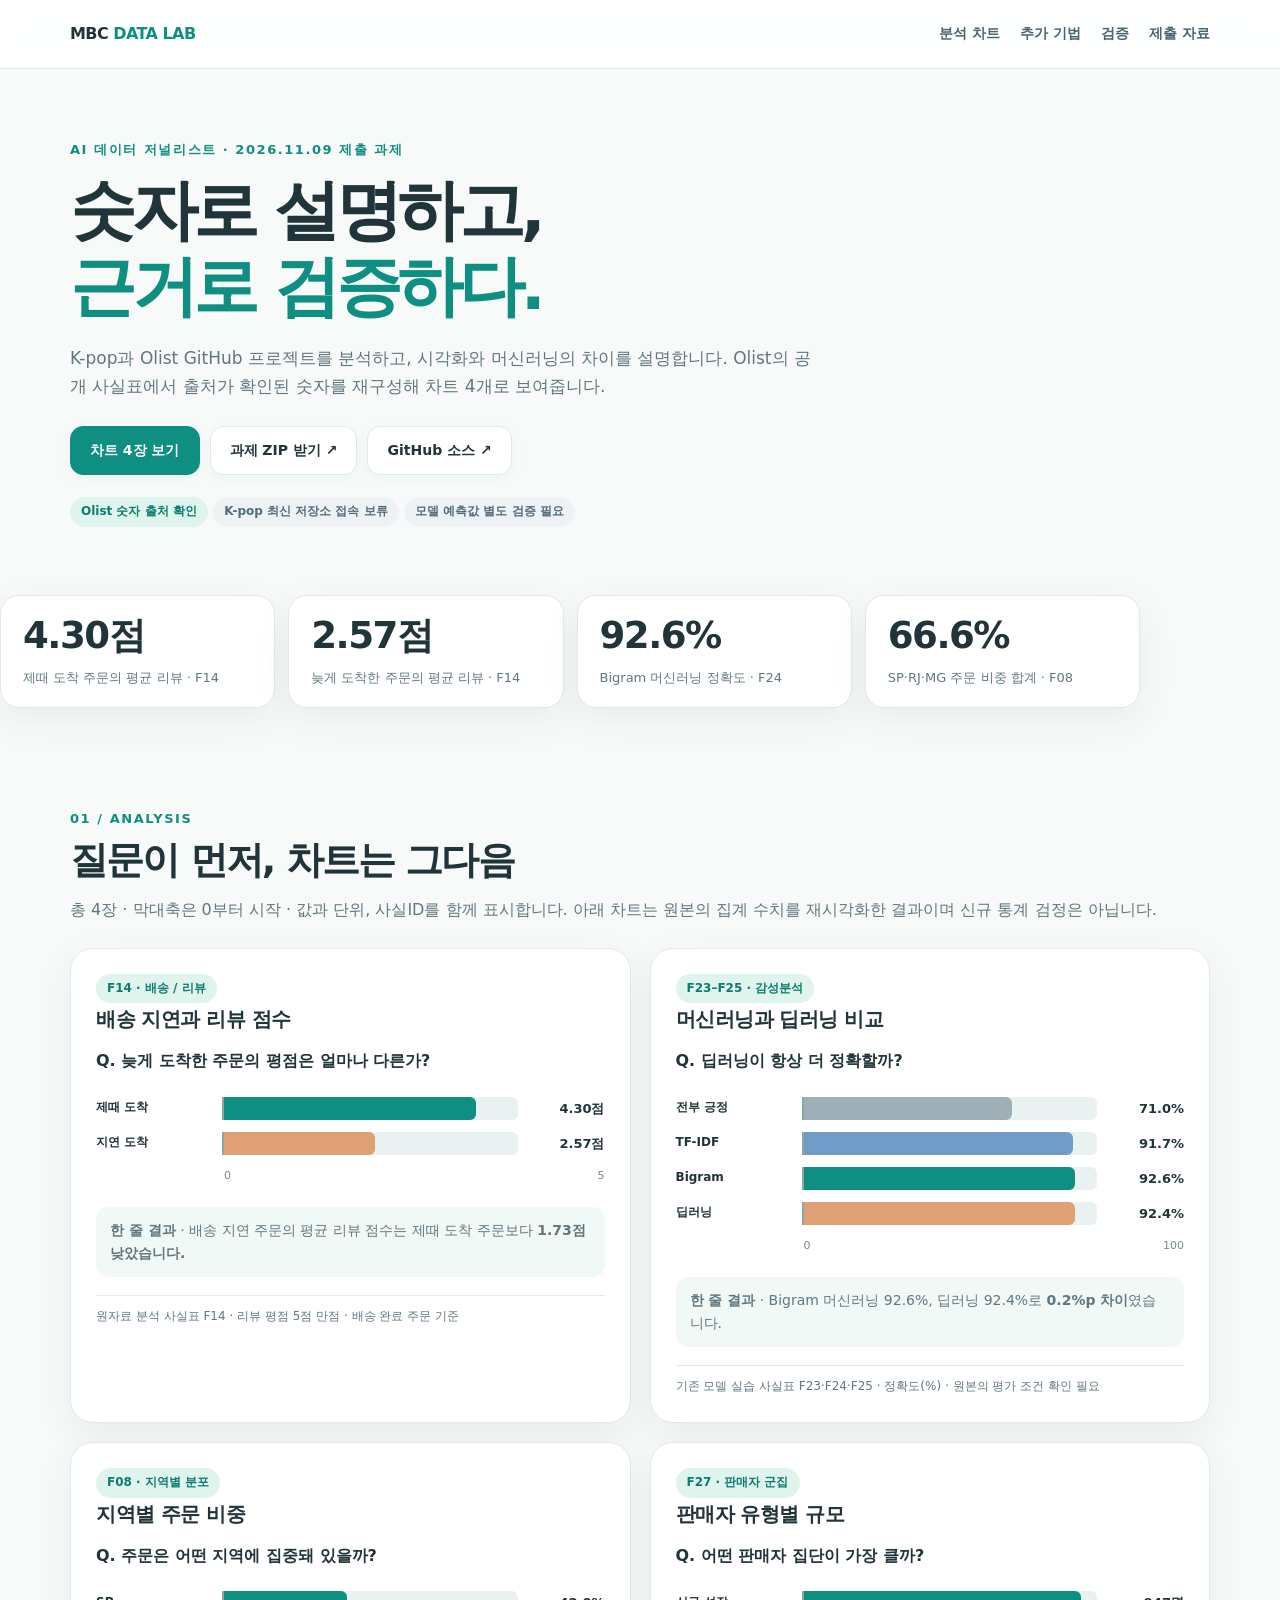
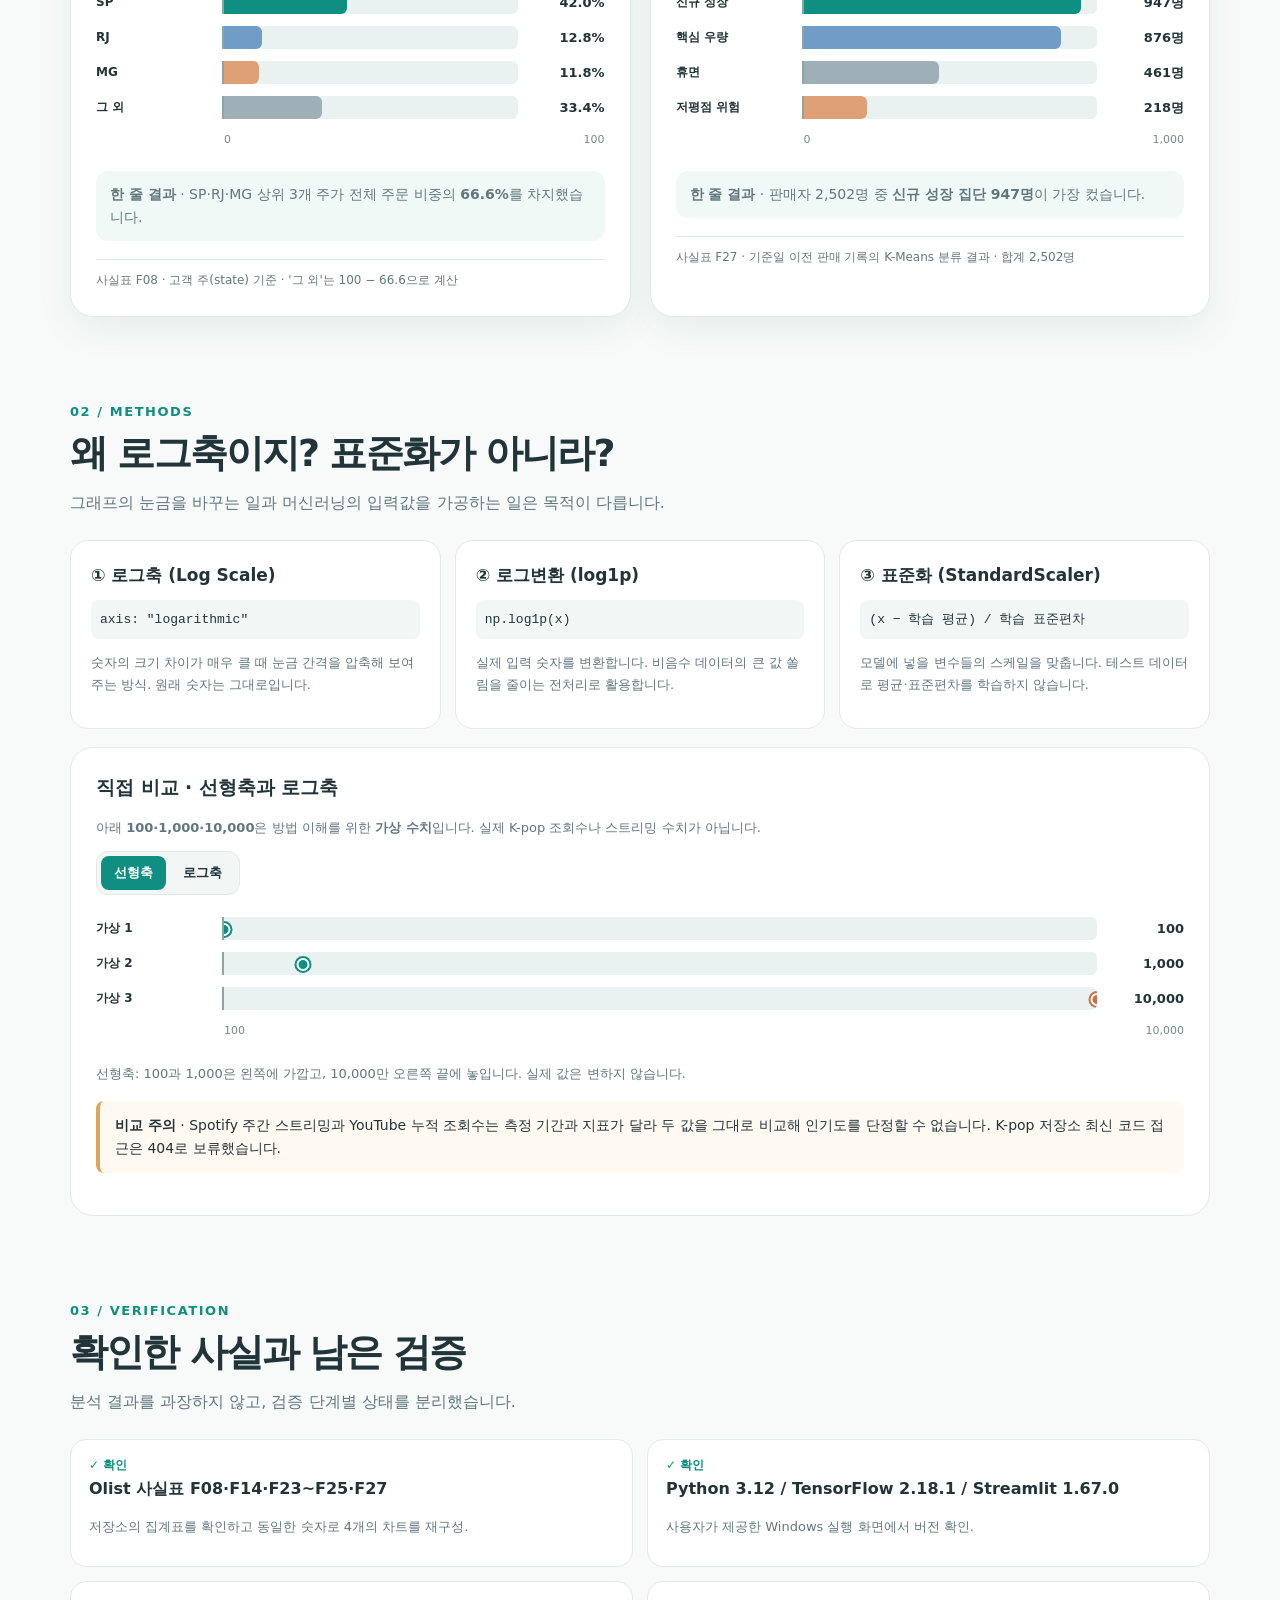
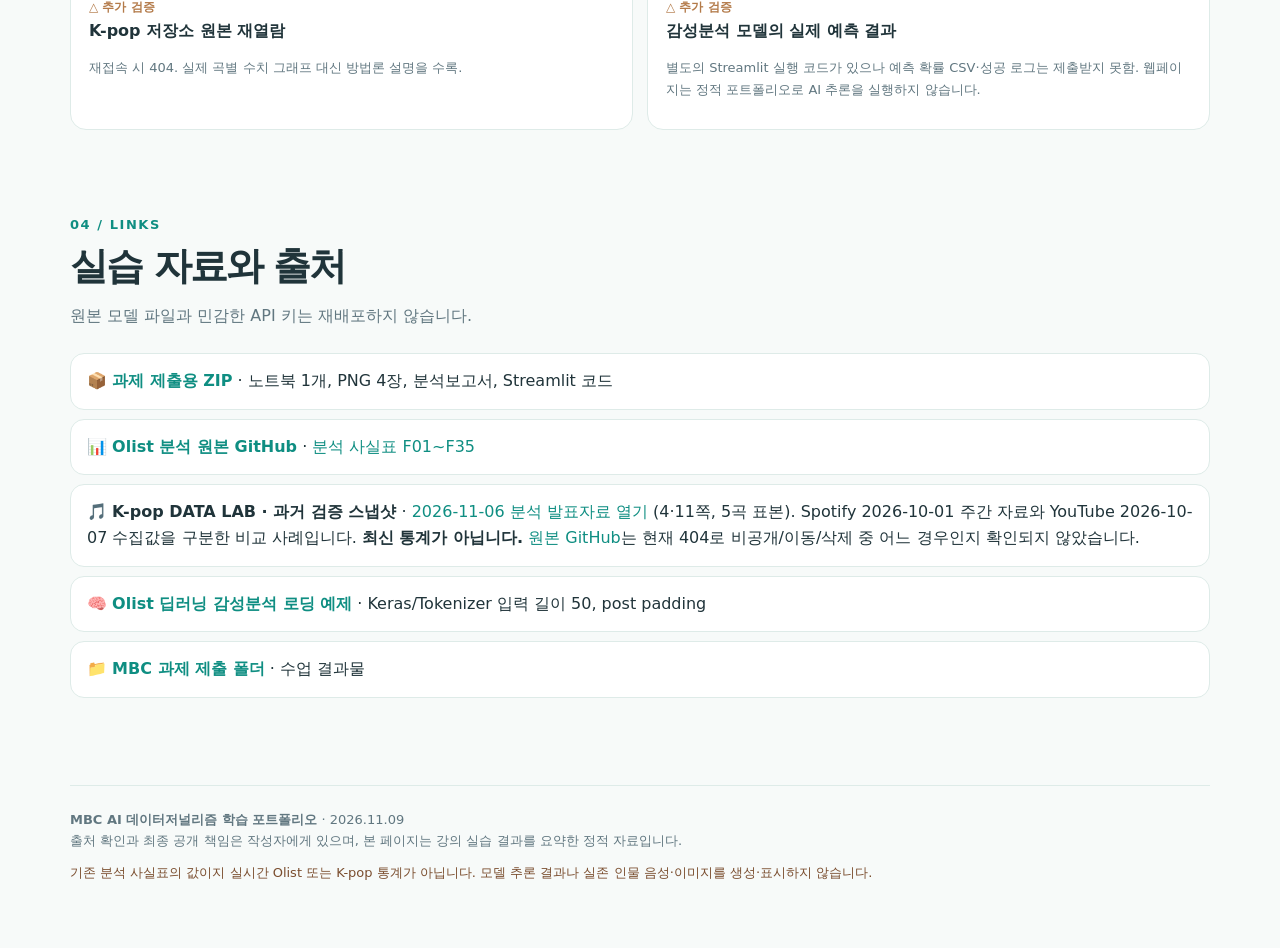
==== commit 0db9f1b0: "Link archived verified K-pop five-song case study and clarify current source 404" ====
--- a/mbc-kpop-olist-20261109/index.html
+++ b/mbc-kpop-olist-20261109/index.html
@@ -73,7 +73,7 @@
  <div class="sources">
   <div class="source-row">📦 <a href="https://drive.google.com/file/d/1gORcec-W3NF6R7m894lCxQ_TqMIr97RB/view?usp=drivesdk" target="_blank" rel="noopener noreferrer"><strong>과제 제출용 ZIP</strong></a> · 노트북 1개, PNG 4장, 분석보고서, Streamlit 코드</div>
   <div class="source-row">📊 <a href="https://github.com/journal-izm/Olist-Data-Analysis" target="_blank" rel="noopener noreferrer"><strong>Olist 분석 원본 GitHub</strong></a> · <a href="https://github.com/journal-izm/Olist-Data-Analysis/blob/main/rag/olist_facts.csv" target="_blank" rel="noopener noreferrer">분석 사실표 F01~F35</a></div>
-  <div class="source-row">🎵 <a href="https://github.com/dominickim77-ui/mbc-kpop-data" target="_blank" rel="noopener noreferrer"><strong>K-pop DATA LAB 원본 GitHub</strong></a> · 마지막 접근 상태 404, 자료 재확인 필요</div>
+  <div class="source-row">🎵 <strong>K-pop DATA LAB · 과거 검증 스냅샷</strong> · <a href="https://docs.google.com/presentation/d/1hm6ltewG0AlyjkrerB3e1jDjrKCcMj75/edit?usp=drivesdk" target="_blank" rel="noopener noreferrer">2026-11-06 분석 발표자료 열기</a> (4·11쪽, 5곡 표본). Spotify 2026-10-01 주간 자료와 YouTube 2026-10-07 수집값을 구분한 비교 사례입니다. <strong>최신 통계가 아닙니다.</strong> <a href="https://github.com/dominickim77-ui/mbc-kpop-data" target="_blank" rel="noopener noreferrer">원본 GitHub</a>는 현재 404로 비공개/이동/삭제 중 어느 경우인지 확인되지 않았습니다.</div>
   <div class="source-row">🧠 <a href="https://github.com/journal-izm/Olist-Data-Analysis/blob/main/STEP2_Model_Serving/01_sentiment_demo_gradio.ipynb" target="_blank" rel="noopener noreferrer"><strong>Olist 딥러닝 감성분석 로딩 예제</strong></a> · Keras/Tokenizer 입력 길이 50, post padding</div>
   <div class="source-row">📁 <a href="https://drive.google.com/drive/folders/1qCloI4HiTNBCypiVgafhlMQNpVIimIx8" target="_blank" rel="noopener noreferrer"><strong>MBC 과제 제출 폴더</strong></a> · 수업 결과물</div>
  </div>
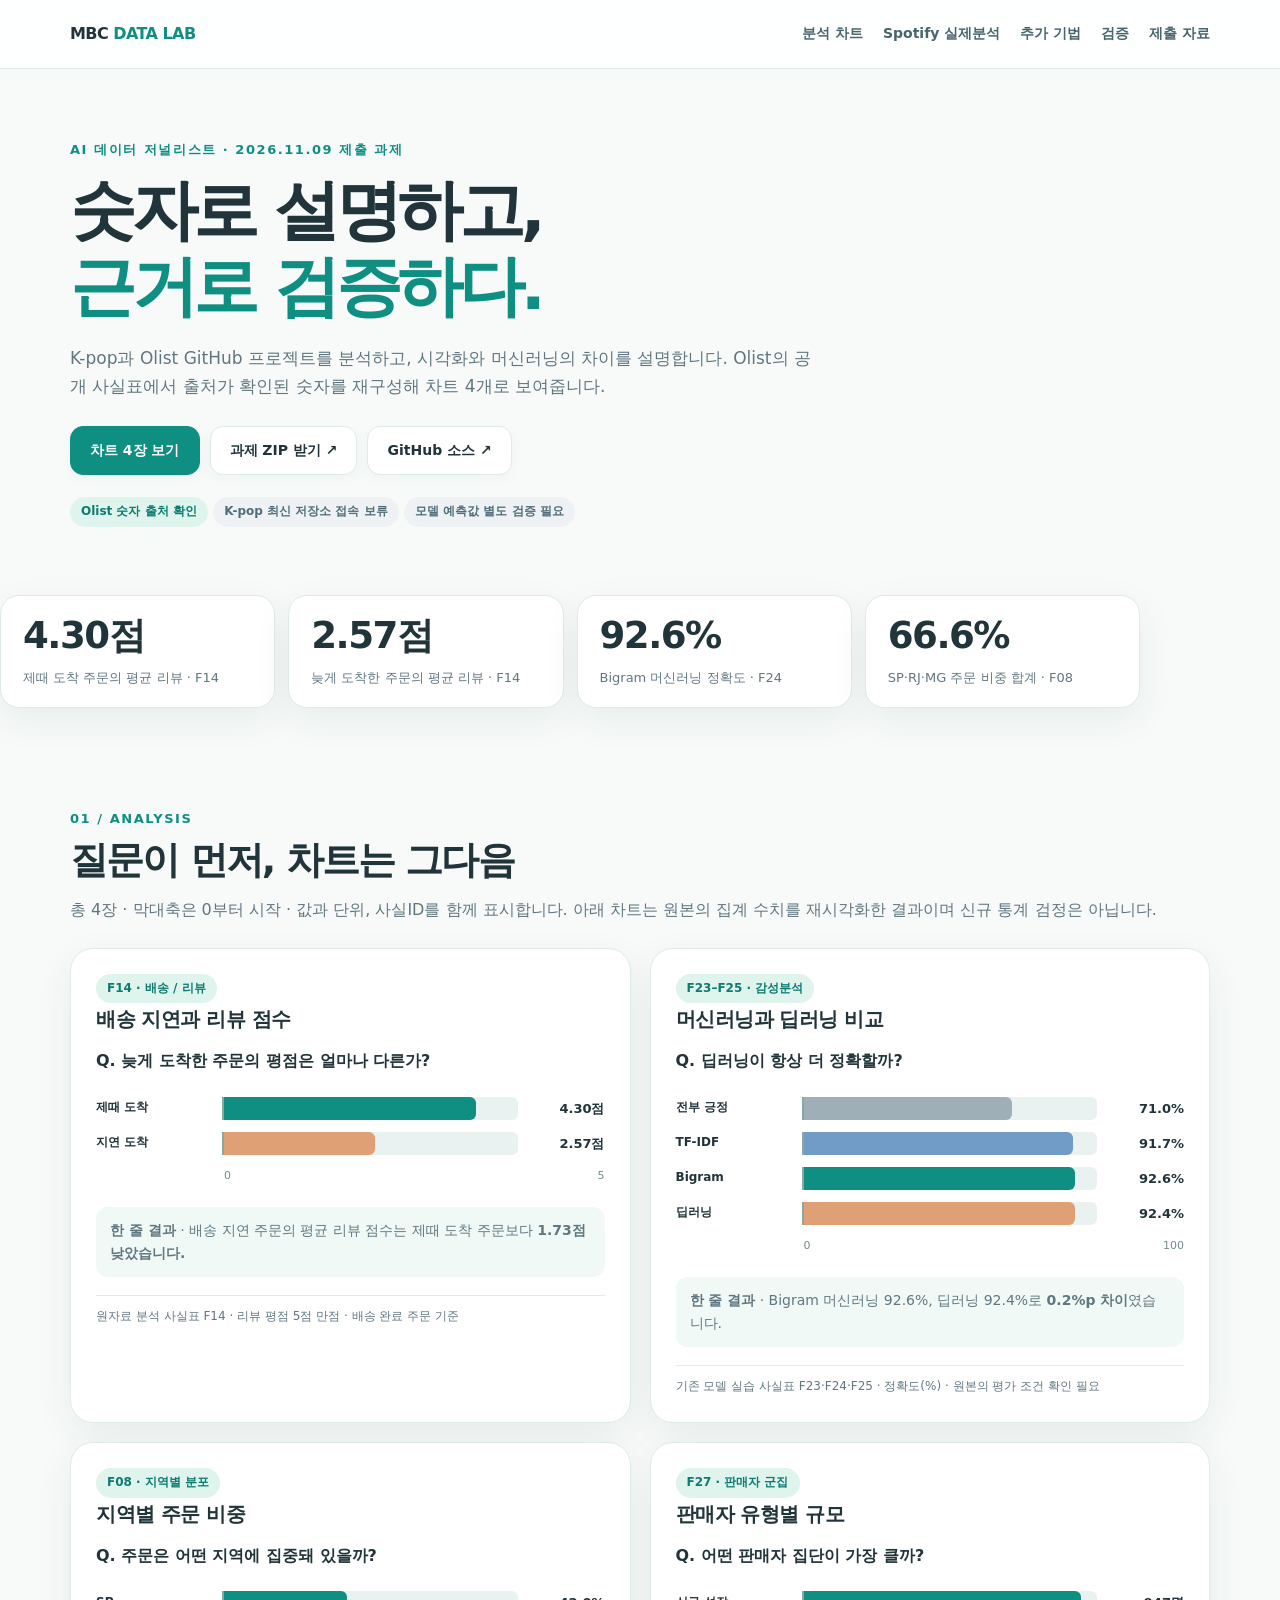
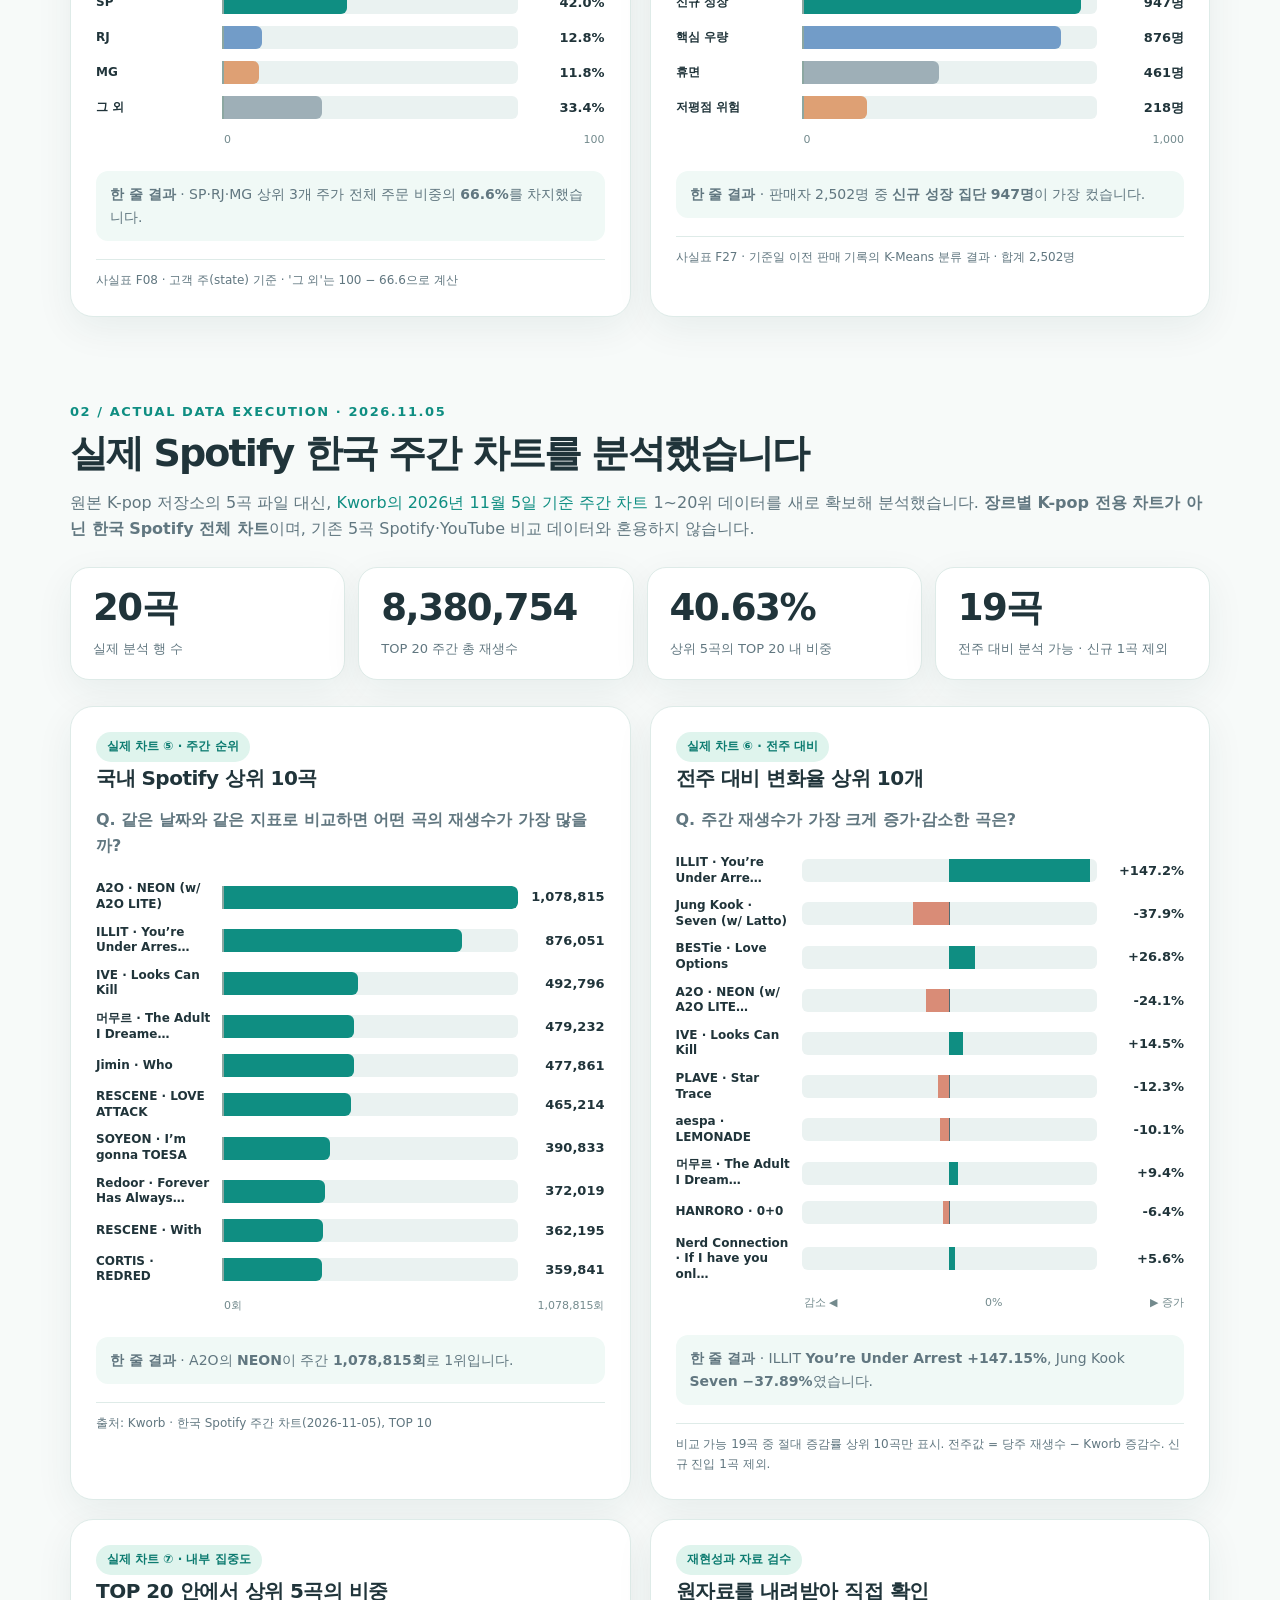
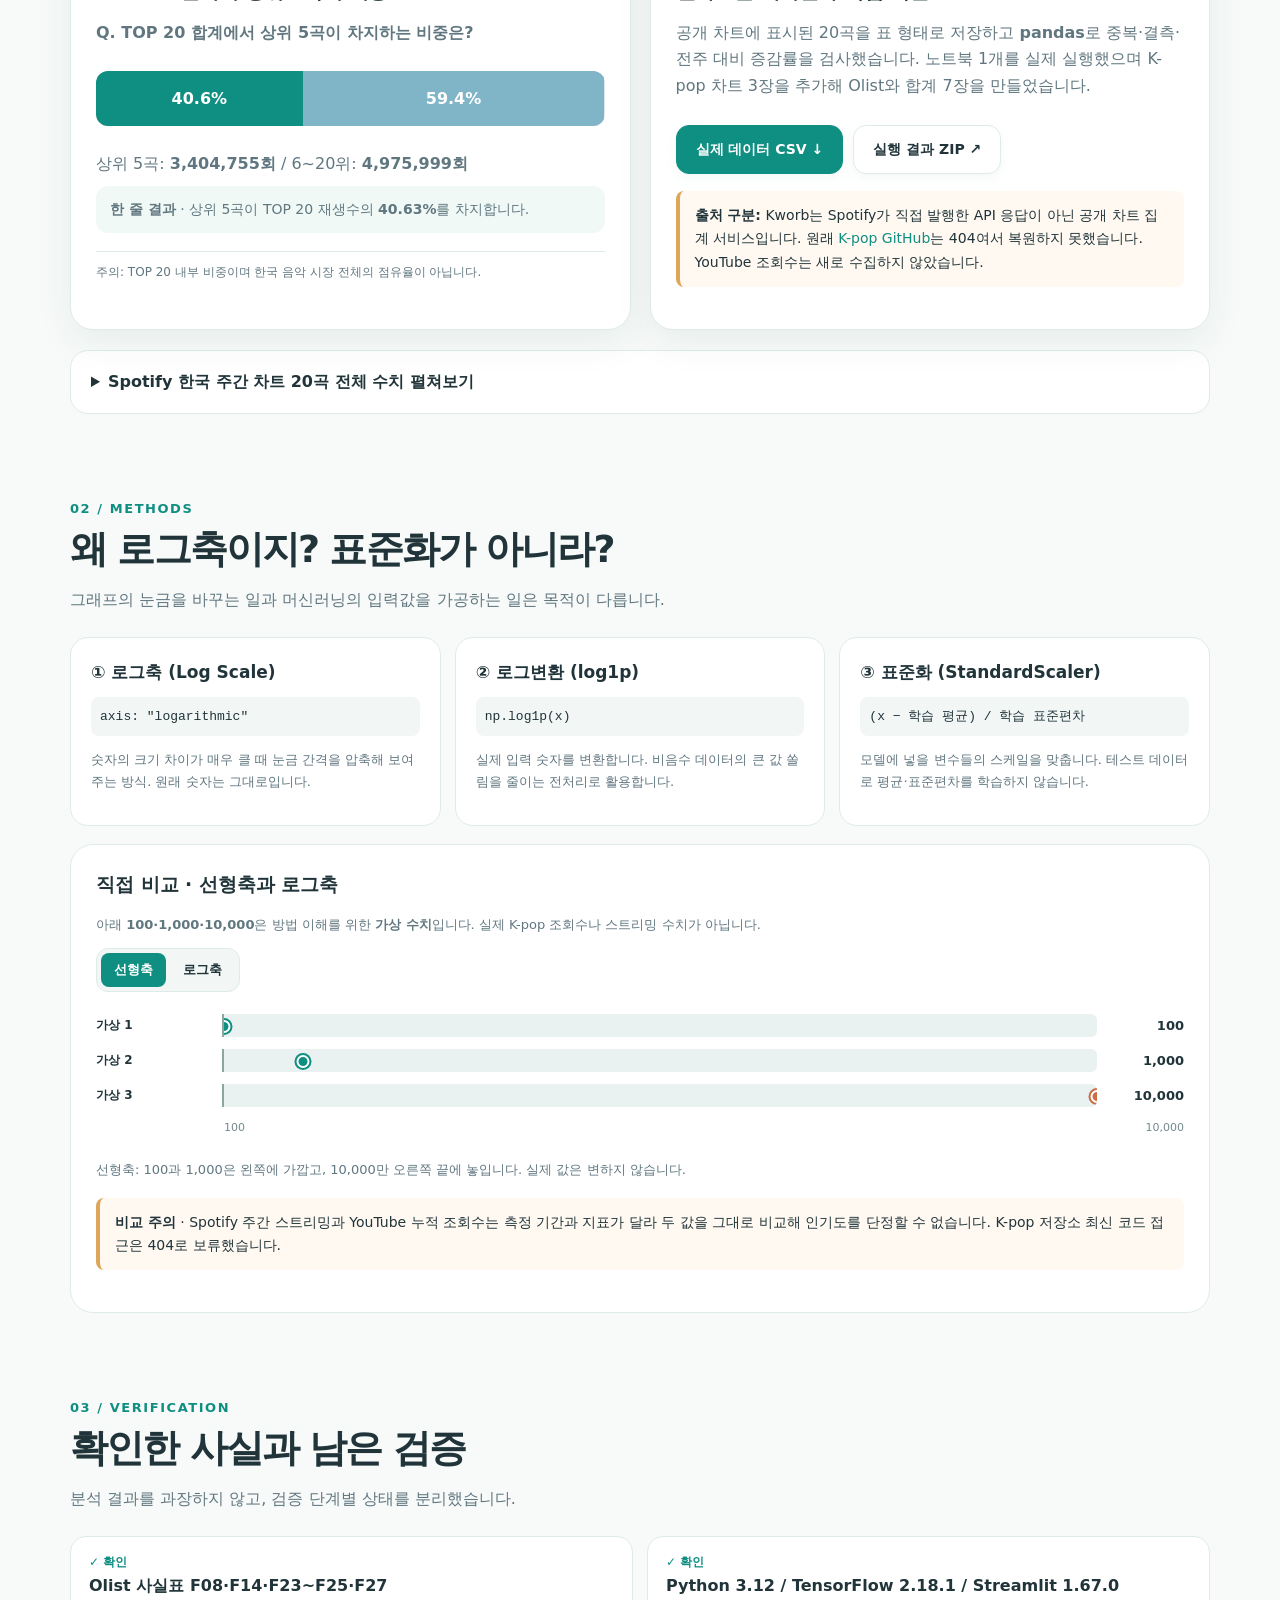
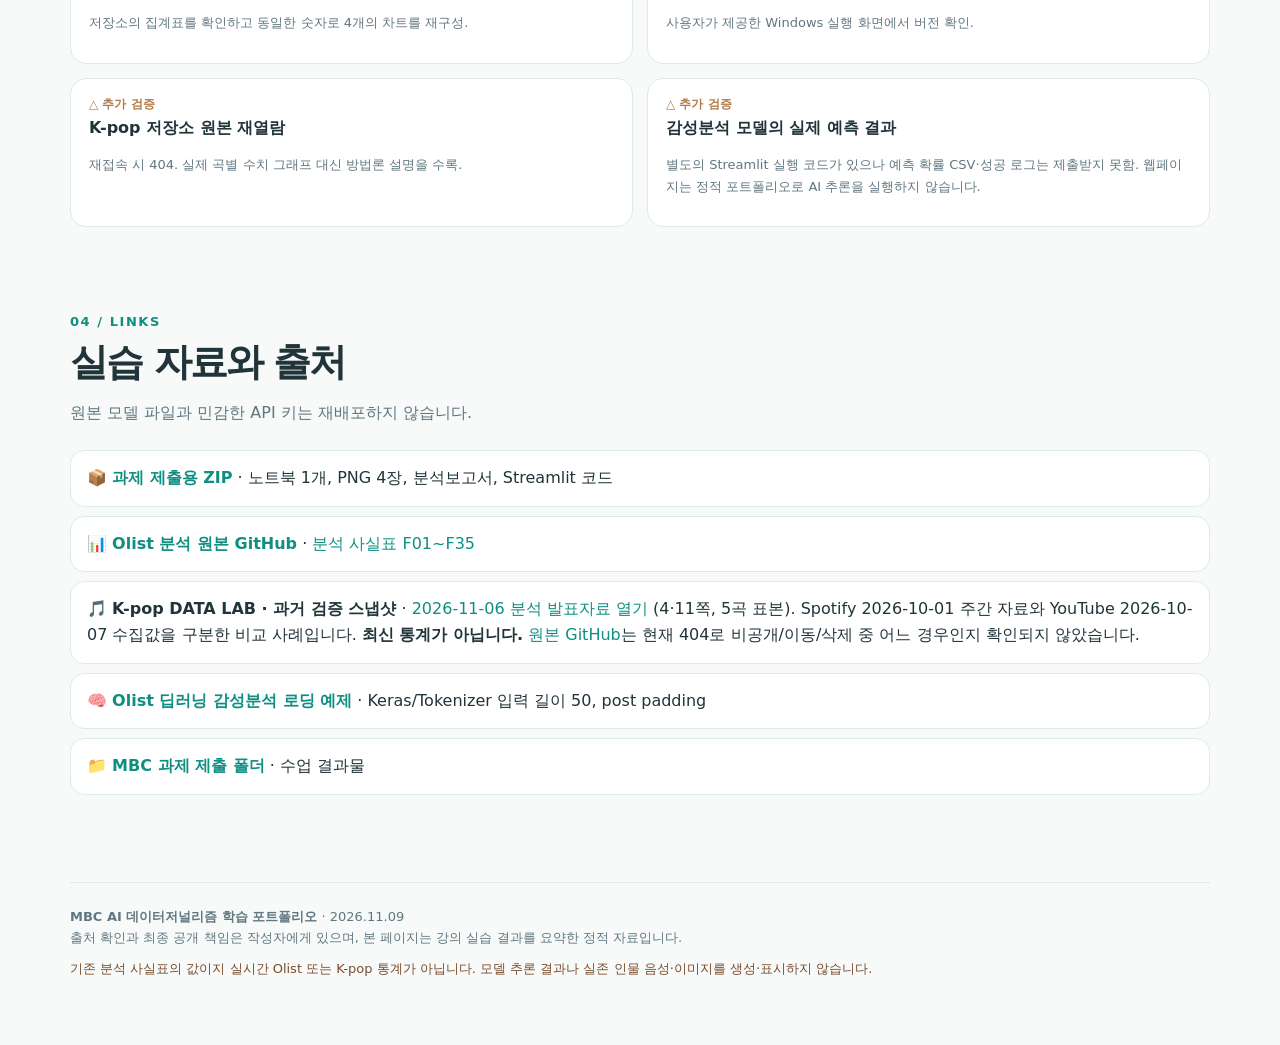
==== commit ebb91673: "Publish executed 2026-11-05 Spotify Korea chart analysis while preserving Olist visuals" ====
--- a/mbc-kpop-olist-20261109/index.html
+++ b/mbc-kpop-olist-20261109/index.html
@@ -15,7 +15,7 @@
 </style>
 </head>
 <body>
-<header><div class="wrap nav"><a href="#top" class="brand">MBC <span>DATA LAB</span></a><nav aria-label="목차"><a href="#charts">분석 차트</a><a href="#methods">추가 기법</a><a href="#evidence">검증</a><a href="#resources">제출 자료</a></nav></div></header>
+<header><div class="wrap nav"><a href="#top" class="brand">MBC <span>DATA LAB</span></a><nav aria-label="목차"><a href="#charts">분석 차트</a><a href="#spotify-data">Spotify 실제분석</a><a href="#methods">추가 기법</a><a href="#evidence">검증</a><a href="#resources">제출 자료</a></nav></div></header>
 <main id="top">
 <section class="hero wrap">
   <div class="eyebrow">AI 데이터 저널리스트 · 2026.11.09 제출 과제</div>
@@ -40,6 +40,80 @@
     <article class="card"><span class="pill">F27 · 판매자 군집</span><h3>판매자 유형별 규모</h3><div class="question">Q. 어떤 판매자 집단이 가장 클까?</div><div class="plot" data-chart="seller" role="img" aria-label="신규 성장 947명, 핵심 우량 876명, 휴면 461명, 저평점 위험 218명"></div><p class="conclusion"><strong>한 줄 결과</strong> · 판매자 2,502명 중 <strong>신규 성장 집단 947명</strong>이 가장 컸습니다.</p><div class="source">사실표 F27 · 기준일 이전 판매 기록의 K-Means 분류 결과 · 합계 2,502명</div></article>
   </div>
 </section>
+<section id="spotify-data" class="section wrap">
+ <div class="eyebrow">02 / ACTUAL DATA EXECUTION · 2026.11.05</div><h2>실제 Spotify 한국 주간 차트를 분석했습니다</h2>
+ <p class="sub">원본 K-pop 저장소의 5곡 파일 대신, <a href="https://www.kworb.net/spotify/country/kr_weekly.html" target="_blank" rel="noopener noreferrer">Kworb의 2026년 11월 5일 기준 주간 차트</a> 1~20위 데이터를 새로 확보해 분석했습니다. <strong>장르별 K-pop 전용 차트가 아닌 한국 Spotify 전체 차트</strong>이며, 기존 5곡 Spotify·YouTube 비교 데이터와 혼용하지 않습니다.</p>
+ <div class="stats" style="margin:18px 0 26px">
+ <div class="stat"><div class="n">20곡</div><div class="k">실제 분석 행 수</div></div>
+ <div class="stat"><div class="n">8,380,754</div><div class="k">TOP 20 주간 총 재생수</div></div>
+ <div class="stat"><div class="n">40.63%</div><div class="k">상위 5곡의 TOP 20 내 비중</div></div>
+ <div class="stat"><div class="n">19곡</div><div class="k">전주 대비 분석 가능 · 신규 1곡 제외</div></div>
+ </div>
+ <div class="grid">
+ <article class="card"><span class="pill">실제 차트 ⑤ · 주간 순위</span><h3>국내 Spotify 상위 10곡</h3>
+ <p class="question">Q. 같은 날짜와 같은 지표로 비교하면 어떤 곡의 재생수가 가장 많을까?</p>
+ <div class="plot" role="img" aria-label="국내 Spotify 주간 차트 상위 10곡, 재생수 절댓값을 0 기준선의 막대로 표시"><div class="barrow" title="A2O — NEON (w/ A2O LITE)"><span class="label">A2O · NEON (w/ A2O LITE)</span><div class="track"><div class="fill" style="width:100.00%"></div></div><span class="value">1,078,815</span></div>
+<div class="barrow" title="ILLIT — You’re Under Arrest"><span class="label">ILLIT · You’re Under Arres…</span><div class="track"><div class="fill" style="width:81.20%"></div></div><span class="value">876,051</span></div>
+<div class="barrow" title="IVE — Looks Can Kill"><span class="label">IVE · Looks Can Kill</span><div class="track"><div class="fill" style="width:45.68%"></div></div><span class="value">492,796</span></div>
+<div class="barrow" title="머무르 — The Adult I Dreamed Of"><span class="label">머무르 · The Adult I Dreame…</span><div class="track"><div class="fill" style="width:44.42%"></div></div><span class="value">479,232</span></div>
+<div class="barrow" title="Jimin — Who"><span class="label">Jimin · Who</span><div class="track"><div class="fill" style="width:44.29%"></div></div><span class="value">477,861</span></div>
+<div class="barrow" title="RESCENE — LOVE ATTACK"><span class="label">RESCENE · LOVE ATTACK</span><div class="track"><div class="fill" style="width:43.12%"></div></div><span class="value">465,214</span></div>
+<div class="barrow" title="SOYEON — I’m gonna TOESA"><span class="label">SOYEON · I’m gonna TOESA</span><div class="track"><div class="fill" style="width:36.23%"></div></div><span class="value">390,833</span></div>
+<div class="barrow" title="Redoor — Forever Has Always Been"><span class="label">Redoor · Forever Has Always…</span><div class="track"><div class="fill" style="width:34.48%"></div></div><span class="value">372,019</span></div>
+<div class="barrow" title="RESCENE — With"><span class="label">RESCENE · With</span><div class="track"><div class="fill" style="width:33.57%"></div></div><span class="value">362,195</span></div>
+<div class="barrow" title="CORTIS — REDRED"><span class="label">CORTIS · REDRED</span><div class="track"><div class="fill" style="width:33.36%"></div></div><span class="value">359,841</span></div><div class="axis"><span>0회</span><span>1,078,815회</span></div></div>
+ <p class="conclusion"><strong>한 줄 결과</strong> · A2O의 <strong>NEON</strong>이 주간 <strong>1,078,815회</strong>로 1위입니다.</p><div class="source">출처: Kworb · 한국 Spotify 주간 차트(2026-11-05), TOP 10</div></article>
+ <article class="card"><span class="pill">실제 차트 ⑥ · 전주 대비</span><h3>전주 대비 변화율 상위 10개</h3>
+ <p class="question">Q. 주간 재생수가 가장 크게 증가·감소한 곡은?</p>
+ <div class="plot" role="img" aria-label="주간 재생수의 전주 대비 변화율, 음수는 주황색 왼쪽, 양수는 녹색 오른쪽"><div class="barrow" title="ILLIT — You’re Under Arrest"><span class="label">ILLIT · You’re Under Arre…</span><div style="height:23px;position:relative;background:#eaf2f1;border-radius:6px;overflow:hidden"><span style="position:absolute;left:50%;top:0;height:100%;width:1px;background:#506c73"></span><div style="position:absolute;left:50.00%;width:47.50%;height:100%;background:#0f8e82"></div></div><span class="value">+147.2%</span></div>
+<div class="barrow" title="Jung Kook — Seven (w/ Latto)"><span class="label">Jung Kook · Seven (w/ Latto)</span><div style="height:23px;position:relative;background:#eaf2f1;border-radius:6px;overflow:hidden"><span style="position:absolute;left:50%;top:0;height:100%;width:1px;background:#506c73"></span><div style="position:absolute;left:37.77%;width:12.23%;height:100%;background:#d98c77"></div></div><span class="value">-37.9%</span></div>
+<div class="barrow" title="BESTie — Love Options"><span class="label">BESTie · Love Options</span><div style="height:23px;position:relative;background:#eaf2f1;border-radius:6px;overflow:hidden"><span style="position:absolute;left:50%;top:0;height:100%;width:1px;background:#506c73"></span><div style="position:absolute;left:50.00%;width:8.65%;height:100%;background:#0f8e82"></div></div><span class="value">+26.8%</span></div>
+<div class="barrow" title="A2O — NEON (w/ A2O LITE)"><span class="label">A2O · NEON (w/ A2O LITE…</span><div style="height:23px;position:relative;background:#eaf2f1;border-radius:6px;overflow:hidden"><span style="position:absolute;left:50%;top:0;height:100%;width:1px;background:#506c73"></span><div style="position:absolute;left:42.23%;width:7.77%;height:100%;background:#d98c77"></div></div><span class="value">-24.1%</span></div>
+<div class="barrow" title="IVE — Looks Can Kill"><span class="label">IVE · Looks Can Kill</span><div style="height:23px;position:relative;background:#eaf2f1;border-radius:6px;overflow:hidden"><span style="position:absolute;left:50%;top:0;height:100%;width:1px;background:#506c73"></span><div style="position:absolute;left:50.00%;width:4.69%;height:100%;background:#0f8e82"></div></div><span class="value">+14.5%</span></div>
+<div class="barrow" title="PLAVE — Star Trace"><span class="label">PLAVE · Star Trace</span><div style="height:23px;position:relative;background:#eaf2f1;border-radius:6px;overflow:hidden"><span style="position:absolute;left:50%;top:0;height:100%;width:1px;background:#506c73"></span><div style="position:absolute;left:46.04%;width:3.96%;height:100%;background:#d98c77"></div></div><span class="value">-12.3%</span></div>
+<div class="barrow" title="aespa — LEMONADE"><span class="label">aespa · LEMONADE</span><div style="height:23px;position:relative;background:#eaf2f1;border-radius:6px;overflow:hidden"><span style="position:absolute;left:50%;top:0;height:100%;width:1px;background:#506c73"></span><div style="position:absolute;left:46.75%;width:3.25%;height:100%;background:#d98c77"></div></div><span class="value">-10.1%</span></div>
+<div class="barrow" title="머무르 — The Adult I Dreamed Of"><span class="label">머무르 · The Adult I Dream…</span><div style="height:23px;position:relative;background:#eaf2f1;border-radius:6px;overflow:hidden"><span style="position:absolute;left:50%;top:0;height:100%;width:1px;background:#506c73"></span><div style="position:absolute;left:50.00%;width:3.05%;height:100%;background:#0f8e82"></div></div><span class="value">+9.4%</span></div>
+<div class="barrow" title="HANRORO — 0+0"><span class="label">HANRORO · 0+0</span><div style="height:23px;position:relative;background:#eaf2f1;border-radius:6px;overflow:hidden"><span style="position:absolute;left:50%;top:0;height:100%;width:1px;background:#506c73"></span><div style="position:absolute;left:47.93%;width:2.07%;height:100%;background:#d98c77"></div></div><span class="value">-6.4%</span></div>
+<div class="barrow" title="Nerd Connection — If I have you only (My love X Nerd Connection)"><span class="label">Nerd Connection · If I have you onl…</span><div style="height:23px;position:relative;background:#eaf2f1;border-radius:6px;overflow:hidden"><span style="position:absolute;left:50%;top:0;height:100%;width:1px;background:#506c73"></span><div style="position:absolute;left:50.00%;width:1.80%;height:100%;background:#0f8e82"></div></div><span class="value">+5.6%</span></div><div class="axis"><span>감소 ◀</span><span>0%</span><span>▶ 증가</span></div></div>
+ <p class="conclusion"><strong>한 줄 결과</strong> · ILLIT <strong>You’re Under Arrest +147.15%</strong>, Jung Kook <strong>Seven −37.89%</strong>였습니다.</p>
+ <div class="source">비교 가능 19곡 중 절대 증감률 상위 10곡만 표시. 전주값 = 당주 재생수 − Kworb 증감수. 신규 진입 1곡 제외.</div></article>
+ <article class="card"><span class="pill">실제 차트 ⑦ · 내부 집중도</span><h3>TOP 20 안에서 상위 5곡의 비중</h3>
+ <p class="question">Q. TOP 20 합계에서 상위 5곡이 차지하는 비중은?</p>
+ <div style="background:#dfe8e9;display:flex;height:55px;border-radius:12px;overflow:hidden;margin:25px 0" role="img" aria-label="상위 5곡 40.63%, 나머지 15곡 59.37%"><div style="background:#0f8e82;width:40.6259%;display:flex;align-items:center;justify-content:center;color:white;font-weight:900">40.6%</div><div style="background:#80b5c8;width:59.3741%;display:flex;align-items:center;justify-content:center;color:white;font-weight:900">59.4%</div></div>
+ <p>상위 5곡: <strong>3,404,755회</strong> / 6~20위: <strong>4,975,999회</strong></p>
+ <p class="conclusion"><strong>한 줄 결과</strong> · 상위 5곡이 TOP 20 재생수의 <strong>40.63%</strong>를 차지합니다.</p>
+ <div class="source">주의: TOP 20 내부 비중이며 한국 음악 시장 전체의 점유율이 아닙니다.</div></article>
+ <article class="card"><span class="pill">재현성과 자료 검수</span><h3>원자료를 내려받아 직접 확인</h3>
+ <p>공개 차트에 표시된 20곡을 표 형태로 저장하고 <strong>pandas</strong>로 중복·결측·전주 대비 증감률을 검사했습니다. 노트북 1개를 실제 실행했으며 K-pop 차트 3장을 추가해 Olist와 합계 7장을 만들었습니다.</p>
+ <div class="actions"><a class="btn primary" href="data/spotify_kr_weekly_2026-11-05_top20.csv" download>실제 데이터 CSV ↓</a>
+ <a class="btn" href="https://drive.google.com/file/d/1QcId4pkSIB51OMdgqctqUupA46JQeauL/view?usp=drivesdk" target="_blank" rel="noopener noreferrer">실행 결과 ZIP ↗</a></div>
+ <div class="warning"><strong>출처 구분:</strong> Kworb는 Spotify가 직접 발행한 API 응답이 아닌 공개 차트 집계 서비스입니다. 원래 <a href="https://github.com/dominickim77-ui/mbc-kpop-data">K-pop GitHub</a>는 404여서 복원하지 못했습니다. YouTube 조회수는 새로 수집하지 않았습니다.</div>
+ </article>
+ </div>
+ <details style="background:white;border:1px solid var(--line);border-radius:18px;padding:18px 20px;margin-top:20px"><summary style="font-weight:900;cursor:pointer">Spotify 한국 주간 차트 20곡 전체 수치 펼쳐보기</summary>
+ <div style="overflow-x:auto;margin-top:17px"><table style="width:100%;min-width:620px;border-collapse:collapse;font-size:13px"><thead><tr style="background:#f0f8f5"><th style="padding:8px;text-align:center">순위</th><th style="text-align:left;padding:8px">아티스트</th><th style="text-align:left;padding:8px">곡명</th><th style="text-align:right;padding:8px">주간 재생수</th><th style="text-align:right;padding:8px">전주 대비</th></tr></thead><tbody><tr><td style="padding:7px 10px;border-bottom:1px solid #edf1ef;text-align:center">1</td><td style="padding:7px 10px;border-bottom:1px solid #edf1ef">A2O</td><td style="padding:7px 10px;border-bottom:1px solid #edf1ef">NEON (w/ A2O LITE)</td><td style="padding:7px 10px;border-bottom:1px solid #edf1ef;text-align:right">1,078,815</td><td style="padding:7px 10px;border-bottom:1px solid #edf1ef;text-align:right">-24.1%</td></tr>
+<tr><td style="padding:7px 10px;border-bottom:1px solid #edf1ef;text-align:center">2</td><td style="padding:7px 10px;border-bottom:1px solid #edf1ef">ILLIT</td><td style="padding:7px 10px;border-bottom:1px solid #edf1ef">You’re Under Arrest</td><td style="padding:7px 10px;border-bottom:1px solid #edf1ef;text-align:right">876,051</td><td style="padding:7px 10px;border-bottom:1px solid #edf1ef;text-align:right">+147.2%</td></tr>
+<tr><td style="padding:7px 10px;border-bottom:1px solid #edf1ef;text-align:center">3</td><td style="padding:7px 10px;border-bottom:1px solid #edf1ef">IVE</td><td style="padding:7px 10px;border-bottom:1px solid #edf1ef">Looks Can Kill</td><td style="padding:7px 10px;border-bottom:1px solid #edf1ef;text-align:right">492,796</td><td style="padding:7px 10px;border-bottom:1px solid #edf1ef;text-align:right">+14.5%</td></tr>
+<tr><td style="padding:7px 10px;border-bottom:1px solid #edf1ef;text-align:center">4</td><td style="padding:7px 10px;border-bottom:1px solid #edf1ef">머무르</td><td style="padding:7px 10px;border-bottom:1px solid #edf1ef">The Adult I Dreamed Of</td><td style="padding:7px 10px;border-bottom:1px solid #edf1ef;text-align:right">479,232</td><td style="padding:7px 10px;border-bottom:1px solid #edf1ef;text-align:right">+9.4%</td></tr>
+<tr><td style="padding:7px 10px;border-bottom:1px solid #edf1ef;text-align:center">5</td><td style="padding:7px 10px;border-bottom:1px solid #edf1ef">Jimin</td><td style="padding:7px 10px;border-bottom:1px solid #edf1ef">Who</td><td style="padding:7px 10px;border-bottom:1px solid #edf1ef;text-align:right">477,861</td><td style="padding:7px 10px;border-bottom:1px solid #edf1ef;text-align:right">-3.6%</td></tr>
+<tr><td style="padding:7px 10px;border-bottom:1px solid #edf1ef;text-align:center">6</td><td style="padding:7px 10px;border-bottom:1px solid #edf1ef">RESCENE</td><td style="padding:7px 10px;border-bottom:1px solid #edf1ef">LOVE ATTACK</td><td style="padding:7px 10px;border-bottom:1px solid #edf1ef;text-align:right">465,214</td><td style="padding:7px 10px;border-bottom:1px solid #edf1ef;text-align:right">-1.6%</td></tr>
+<tr><td style="padding:7px 10px;border-bottom:1px solid #edf1ef;text-align:center">7</td><td style="padding:7px 10px;border-bottom:1px solid #edf1ef">SOYEON</td><td style="padding:7px 10px;border-bottom:1px solid #edf1ef">I’m gonna TOESA</td><td style="padding:7px 10px;border-bottom:1px solid #edf1ef;text-align:right">390,833</td><td style="padding:7px 10px;border-bottom:1px solid #edf1ef;text-align:right">-5.0%</td></tr>
+<tr><td style="padding:7px 10px;border-bottom:1px solid #edf1ef;text-align:center">8</td><td style="padding:7px 10px;border-bottom:1px solid #edf1ef">Redoor</td><td style="padding:7px 10px;border-bottom:1px solid #edf1ef">Forever Has Always Been</td><td style="padding:7px 10px;border-bottom:1px solid #edf1ef;text-align:right">372,019</td><td style="padding:7px 10px;border-bottom:1px solid #edf1ef;text-align:right">-2.6%</td></tr>
+<tr><td style="padding:7px 10px;border-bottom:1px solid #edf1ef;text-align:center">9</td><td style="padding:7px 10px;border-bottom:1px solid #edf1ef">RESCENE</td><td style="padding:7px 10px;border-bottom:1px solid #edf1ef">With</td><td style="padding:7px 10px;border-bottom:1px solid #edf1ef;text-align:right">362,195</td><td style="padding:7px 10px;border-bottom:1px solid #edf1ef;text-align:right">신규</td></tr>
+<tr><td style="padding:7px 10px;border-bottom:1px solid #edf1ef;text-align:center">10</td><td style="padding:7px 10px;border-bottom:1px solid #edf1ef">CORTIS</td><td style="padding:7px 10px;border-bottom:1px solid #edf1ef">REDRED</td><td style="padding:7px 10px;border-bottom:1px solid #edf1ef;text-align:right">359,841</td><td style="padding:7px 10px;border-bottom:1px solid #edf1ef;text-align:right">-4.2%</td></tr>
+<tr><td style="padding:7px 10px;border-bottom:1px solid #edf1ef;text-align:center">11</td><td style="padding:7px 10px;border-bottom:1px solid #edf1ef">RESCENE</td><td style="padding:7px 10px;border-bottom:1px solid #edf1ef">Deja Vu</td><td style="padding:7px 10px;border-bottom:1px solid #edf1ef;text-align:right">350,440</td><td style="padding:7px 10px;border-bottom:1px solid #edf1ef;text-align:right">+0.1%</td></tr>
+<tr><td style="padding:7px 10px;border-bottom:1px solid #edf1ef;text-align:center">12</td><td style="padding:7px 10px;border-bottom:1px solid #edf1ef">BESTie</td><td style="padding:7px 10px;border-bottom:1px solid #edf1ef">Love Options</td><td style="padding:7px 10px;border-bottom:1px solid #edf1ef;text-align:right">328,345</td><td style="padding:7px 10px;border-bottom:1px solid #edf1ef;text-align:right">+26.8%</td></tr>
+<tr><td style="padding:7px 10px;border-bottom:1px solid #edf1ef;text-align:center">13</td><td style="padding:7px 10px;border-bottom:1px solid #edf1ef">ATEEZ</td><td style="padding:7px 10px;border-bottom:1px solid #edf1ef">BAD</td><td style="padding:7px 10px;border-bottom:1px solid #edf1ef;text-align:right">322,863</td><td style="padding:7px 10px;border-bottom:1px solid #edf1ef;text-align:right">-3.6%</td></tr>
+<tr><td style="padding:7px 10px;border-bottom:1px solid #edf1ef;text-align:center">14</td><td style="padding:7px 10px;border-bottom:1px solid #edf1ef">Nerd Connection</td><td style="padding:7px 10px;border-bottom:1px solid #edf1ef">If I have you only (My love X Nerd Connection)</td><td style="padding:7px 10px;border-bottom:1px solid #edf1ef;text-align:right">309,896</td><td style="padding:7px 10px;border-bottom:1px solid #edf1ef;text-align:right">+5.6%</td></tr>
+<tr><td style="padding:7px 10px;border-bottom:1px solid #edf1ef;text-align:center">15</td><td style="padding:7px 10px;border-bottom:1px solid #edf1ef">RESCENE</td><td style="padding:7px 10px;border-bottom:1px solid #edf1ef">Pretty Girl</td><td style="padding:7px 10px;border-bottom:1px solid #edf1ef;text-align:right">295,967</td><td style="padding:7px 10px;border-bottom:1px solid #edf1ef;text-align:right">+0.6%</td></tr>
+<tr><td style="padding:7px 10px;border-bottom:1px solid #edf1ef;text-align:center">16</td><td style="padding:7px 10px;border-bottom:1px solid #edf1ef">HANRORO</td><td style="padding:7px 10px;border-bottom:1px solid #edf1ef">0+0</td><td style="padding:7px 10px;border-bottom:1px solid #edf1ef;text-align:right">294,423</td><td style="padding:7px 10px;border-bottom:1px solid #edf1ef;text-align:right">-6.4%</td></tr>
+<tr><td style="padding:7px 10px;border-bottom:1px solid #edf1ef;text-align:center">17</td><td style="padding:7px 10px;border-bottom:1px solid #edf1ef">HANRORO</td><td style="padding:7px 10px;border-bottom:1px solid #edf1ef">Landing in Love</td><td style="padding:7px 10px;border-bottom:1px solid #edf1ef;text-align:right">292,734</td><td style="padding:7px 10px;border-bottom:1px solid #edf1ef;text-align:right">+1.4%</td></tr>
+<tr><td style="padding:7px 10px;border-bottom:1px solid #edf1ef;text-align:center">18</td><td style="padding:7px 10px;border-bottom:1px solid #edf1ef">Jung Kook</td><td style="padding:7px 10px;border-bottom:1px solid #edf1ef">Seven (w/ Latto)</td><td style="padding:7px 10px;border-bottom:1px solid #edf1ef;text-align:right">286,882</td><td style="padding:7px 10px;border-bottom:1px solid #edf1ef;text-align:right">-37.9%</td></tr>
+<tr><td style="padding:7px 10px;border-bottom:1px solid #edf1ef;text-align:center">19</td><td style="padding:7px 10px;border-bottom:1px solid #edf1ef">PLAVE</td><td style="padding:7px 10px;border-bottom:1px solid #edf1ef">Star Trace</td><td style="padding:7px 10px;border-bottom:1px solid #edf1ef;text-align:right">275,346</td><td style="padding:7px 10px;border-bottom:1px solid #edf1ef;text-align:right">-12.3%</td></tr>
+<tr><td style="padding:7px 10px;border-bottom:1px solid #edf1ef;text-align:center">20</td><td style="padding:7px 10px;border-bottom:1px solid #edf1ef">aespa</td><td style="padding:7px 10px;border-bottom:1px solid #edf1ef">LEMONADE</td><td style="padding:7px 10px;border-bottom:1px solid #edf1ef;text-align:right">269,001</td><td style="padding:7px 10px;border-bottom:1px solid #edf1ef;text-align:right">-10.1%</td></tr></tbody></table></div>
+ <p class="mini">2026년 11월 5일 주간 차트 · <a href="https://www.kworb.net/spotify/country/kr_weekly.html" target="_blank" rel="noopener noreferrer">Kworb</a> · 전주 대비 퍼센트는 제공된 재생수·증감수로 자체 계산, 신규진입은 N/A.</p>
+ </details>
+ </section>
 <section id="methods" class="section wrap">
   <div class="eyebrow">02 / METHODS</div><h2>왜 로그축이지? 표준화가 아니라?</h2>
   <p class="sub">그래프의 눈금을 바꾸는 일과 머신러닝의 입력값을 가공하는 일은 목적이 다릅니다.</p>
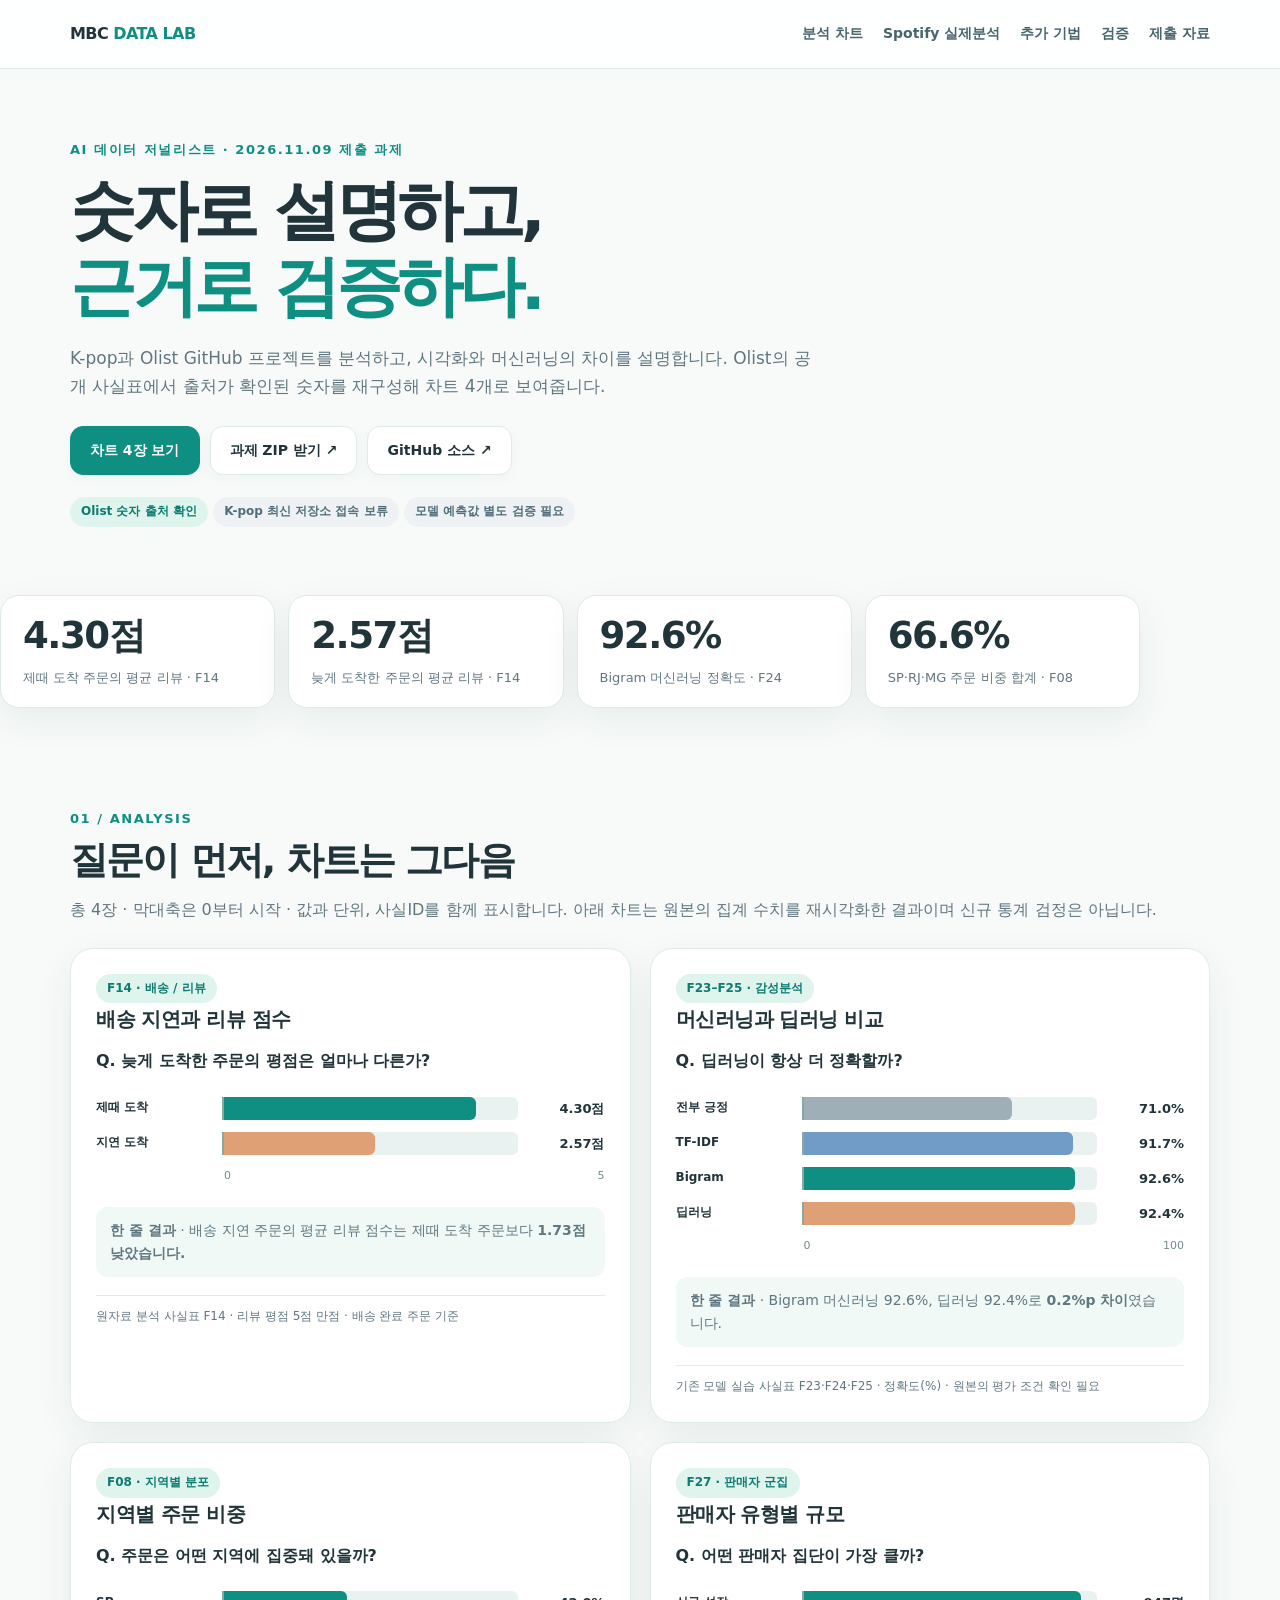
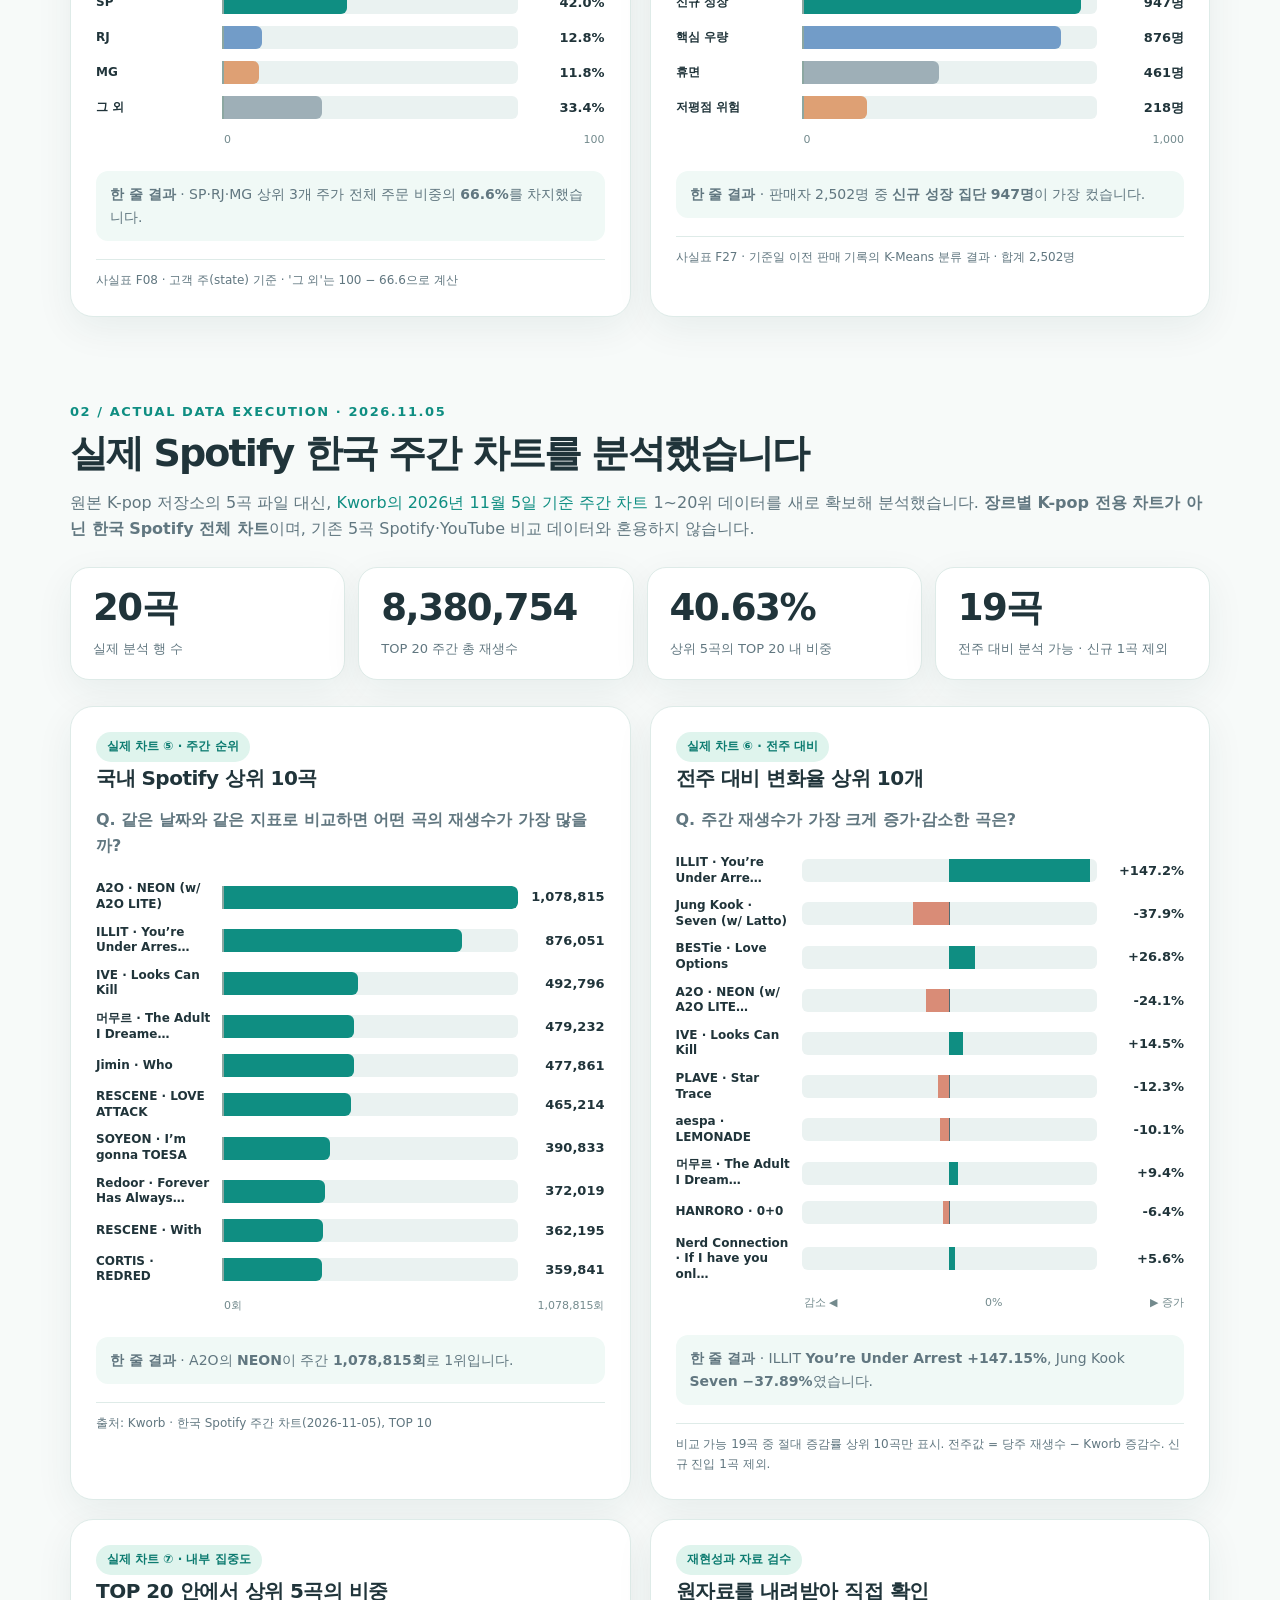
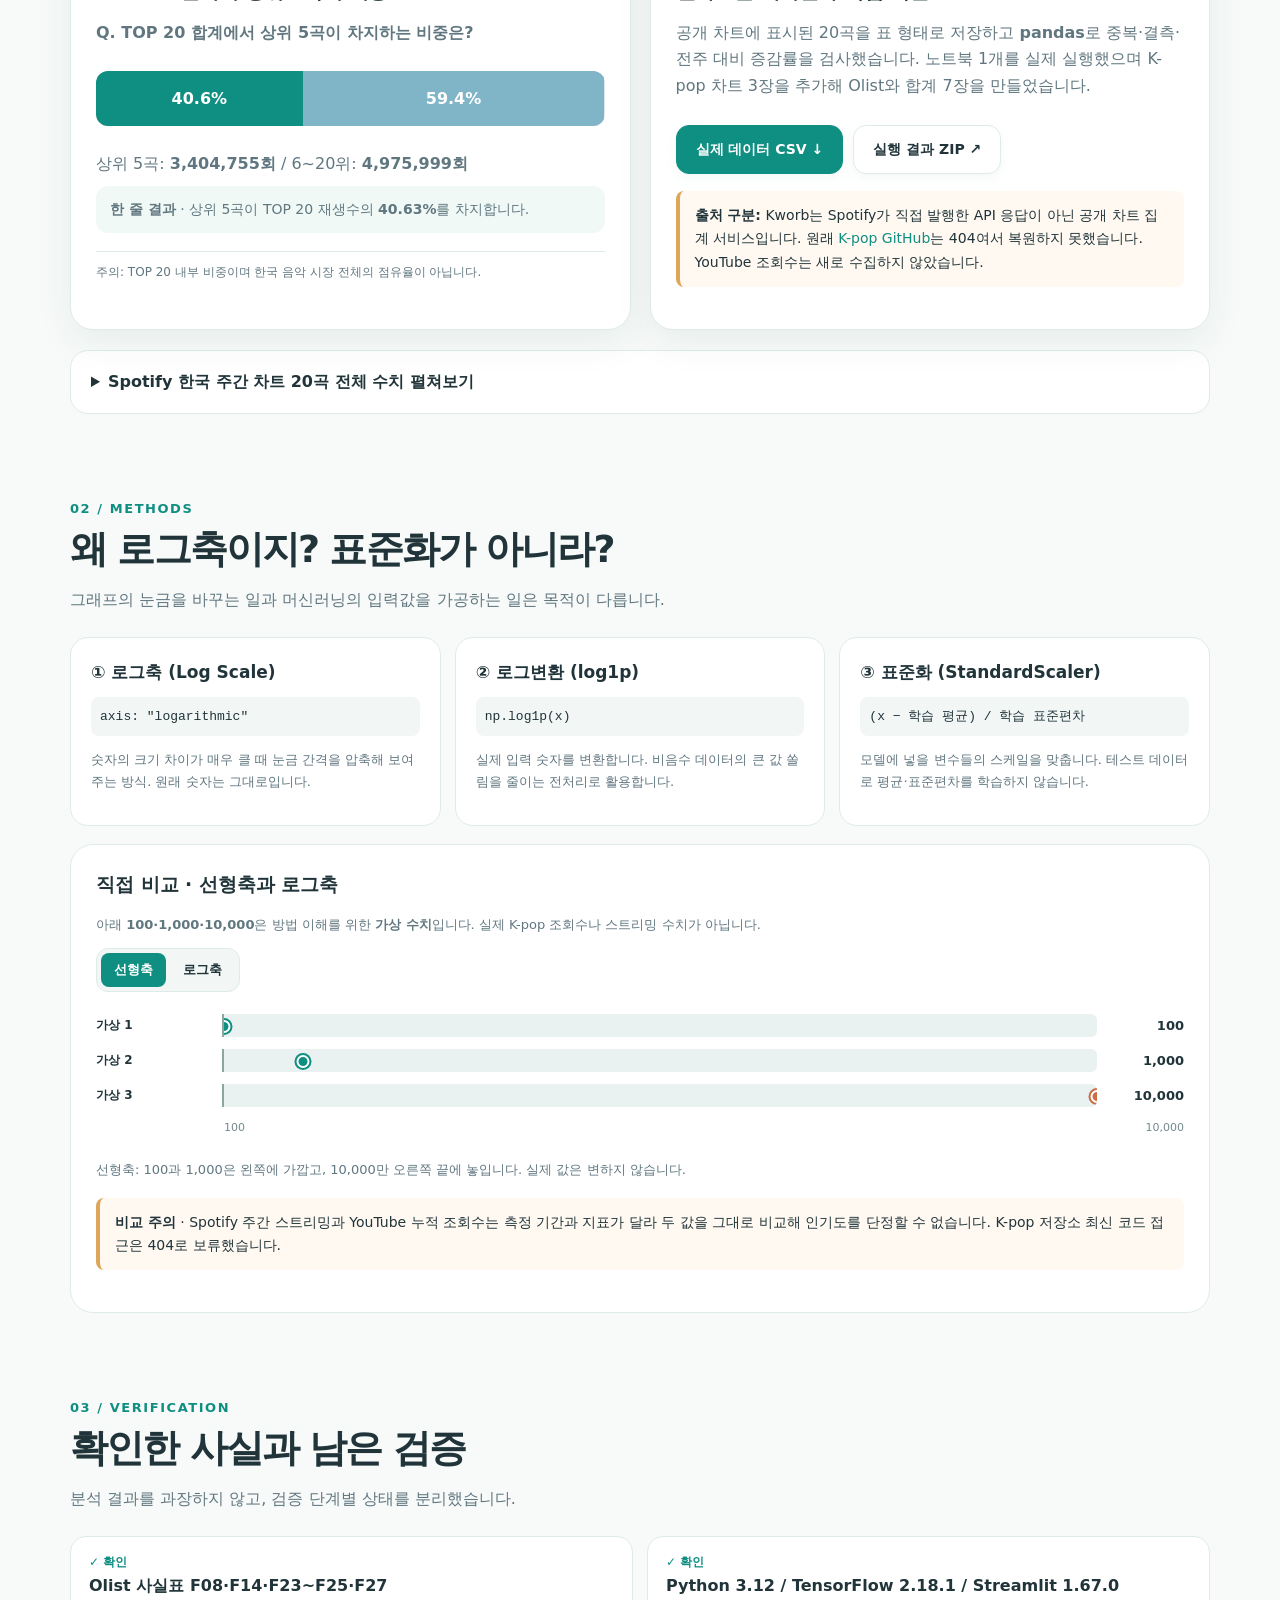
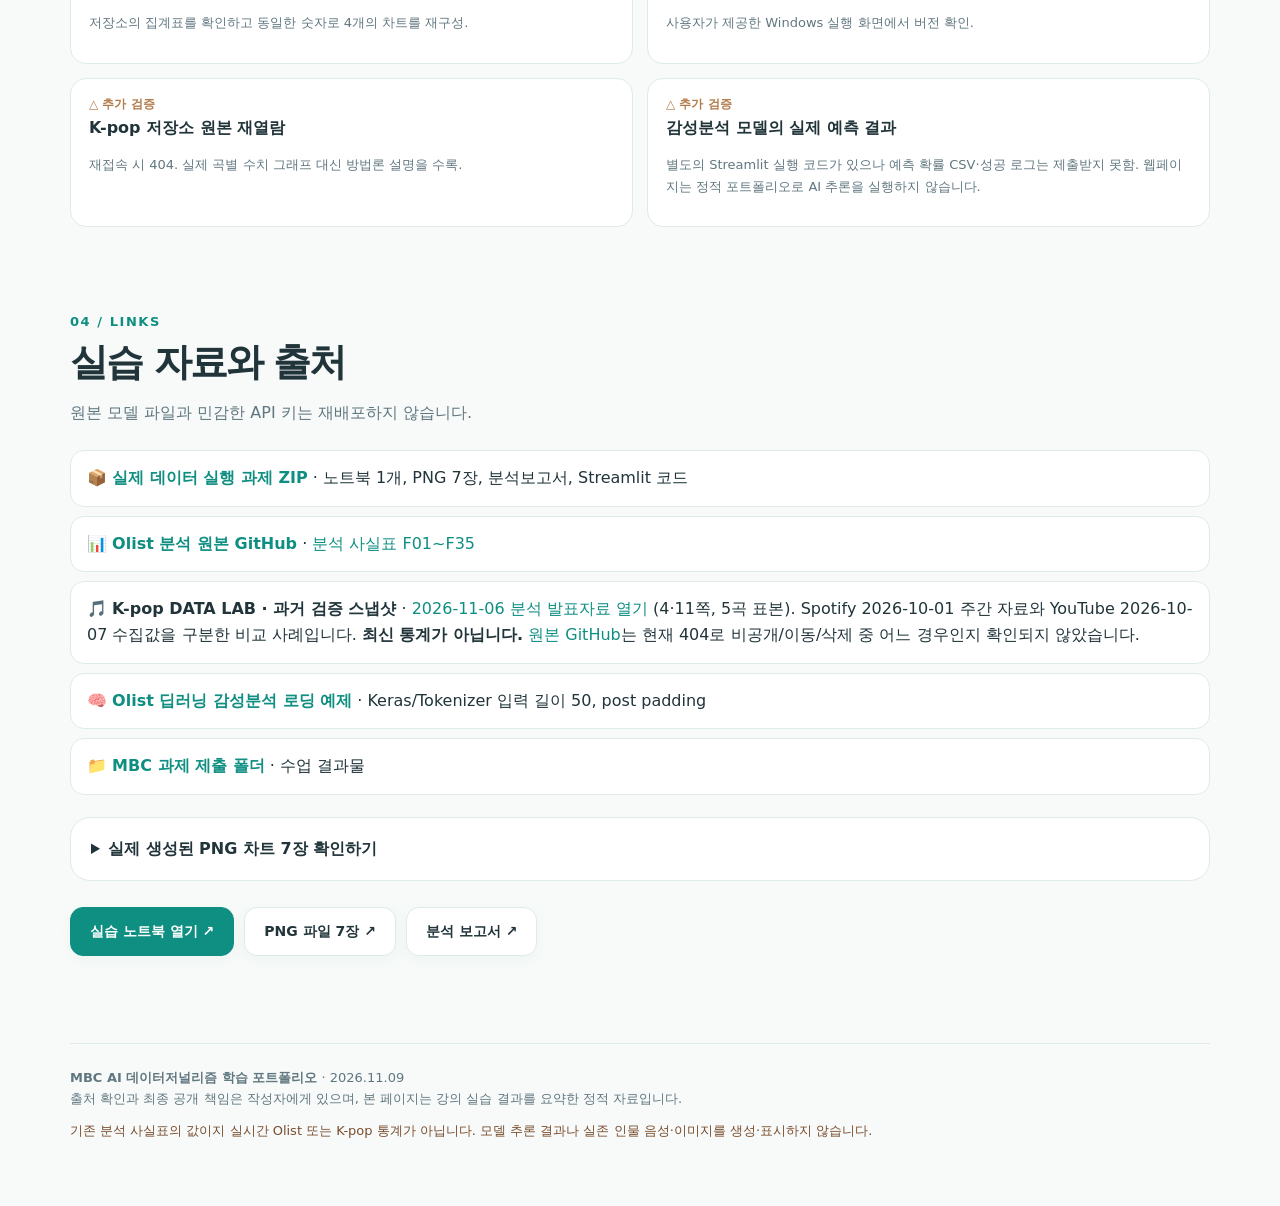
==== commit 2ff822e7: "Link executed notebook and display seven GitHub PNG charts in portfolio without altering existing vi" ====
--- a/mbc-kpop-olist-20261109/index.html
+++ b/mbc-kpop-olist-20261109/index.html
@@ -145,12 +145,20 @@
  <div class="eyebrow">04 / LINKS</div><h2>실습 자료와 출처</h2>
  <p class="sub">원본 모델 파일과 민감한 API 키는 재배포하지 않습니다.</p>
  <div class="sources">
-  <div class="source-row">📦 <a href="https://drive.google.com/file/d/1gORcec-W3NF6R7m894lCxQ_TqMIr97RB/view?usp=drivesdk" target="_blank" rel="noopener noreferrer"><strong>과제 제출용 ZIP</strong></a> · 노트북 1개, PNG 4장, 분석보고서, Streamlit 코드</div>
+  <div class="source-row">📦 <a href="https://drive.google.com/file/d/1QcId4pkSIB51OMdgqctqUupA46JQeauL/view?usp=drivesdk" target="_blank" rel="noopener noreferrer"><strong>실제 데이터 실행 과제 ZIP</strong></a> · 노트북 1개, PNG 7장, 분석보고서, Streamlit 코드</div>
   <div class="source-row">📊 <a href="https://github.com/journal-izm/Olist-Data-Analysis" target="_blank" rel="noopener noreferrer"><strong>Olist 분석 원본 GitHub</strong></a> · <a href="https://github.com/journal-izm/Olist-Data-Analysis/blob/main/rag/olist_facts.csv" target="_blank" rel="noopener noreferrer">분석 사실표 F01~F35</a></div>
   <div class="source-row">🎵 <strong>K-pop DATA LAB · 과거 검증 스냅샷</strong> · <a href="https://docs.google.com/presentation/d/1hm6ltewG0AlyjkrerB3e1jDjrKCcMj75/edit?usp=drivesdk" target="_blank" rel="noopener noreferrer">2026-11-06 분석 발표자료 열기</a> (4·11쪽, 5곡 표본). Spotify 2026-10-01 주간 자료와 YouTube 2026-10-07 수집값을 구분한 비교 사례입니다. <strong>최신 통계가 아닙니다.</strong> <a href="https://github.com/dominickim77-ui/mbc-kpop-data" target="_blank" rel="noopener noreferrer">원본 GitHub</a>는 현재 404로 비공개/이동/삭제 중 어느 경우인지 확인되지 않았습니다.</div>
   <div class="source-row">🧠 <a href="https://github.com/journal-izm/Olist-Data-Analysis/blob/main/STEP2_Model_Serving/01_sentiment_demo_gradio.ipynb" target="_blank" rel="noopener noreferrer"><strong>Olist 딥러닝 감성분석 로딩 예제</strong></a> · Keras/Tokenizer 입력 길이 50, post padding</div>
   <div class="source-row">📁 <a href="https://drive.google.com/drive/folders/1qCloI4HiTNBCypiVgafhlMQNpVIimIx8" target="_blank" rel="noopener noreferrer"><strong>MBC 과제 제출 폴더</strong></a> · 수업 결과물</div>
  </div>
+<details style="margin-top:22px;background:white;border:1px solid var(--line);border-radius:20px;padding:18px 20px"><summary style="font-weight:900;cursor:pointer">실제 생성된 PNG 차트 7장 확인하기</summary><p class="mini">원본 PNG가 GitHub에 함께 등록되어 있습니다. 이미지를 누르면 파일로 이동합니다.</p><div class="grid"><figure style="margin:0;background:#f7faf9;border:1px solid var(--line);border-radius:16px;padding:12px"><a href="https://github.com/choisunghwan1004-dev/postfolio/blob/main/mbc-kpop-olist-20261109/charts/01_%EB%B0%B0%EC%86%A1%EA%B3%BC_%EB%A6%AC%EB%B7%B0.png" target="_blank" rel="noopener noreferrer"><img src="https://raw.githubusercontent.com/choisunghwan1004-dev/postfolio/main/mbc-kpop-olist-20261109/charts/01_%EB%B0%B0%EC%86%A1%EA%B3%BC_%EB%A6%AC%EB%B7%B0.png" alt="① 배송 지연과 리뷰 점수 실제 분석 차트 PNG" loading="lazy" decoding="async" style="width:100%;height:auto;border-radius:10px;display:block"></a><figcaption style="margin-top:8px;font-size:13px;font-weight:800">① 배송 지연과 리뷰 점수</figcaption></figure>
+<figure style="margin:0;background:#f7faf9;border:1px solid var(--line);border-radius:16px;padding:12px"><a href="https://github.com/choisunghwan1004-dev/postfolio/blob/main/mbc-kpop-olist-20261109/charts/02_%EA%B0%90%EC%84%B1%EB%B6%84%EC%84%9D_%EB%AA%A8%EB%8D%B8%EB%B9%84%EA%B5%90.png" target="_blank" rel="noopener noreferrer"><img src="https://raw.githubusercontent.com/choisunghwan1004-dev/postfolio/main/mbc-kpop-olist-20261109/charts/02_%EA%B0%90%EC%84%B1%EB%B6%84%EC%84%9D_%EB%AA%A8%EB%8D%B8%EB%B9%84%EA%B5%90.png" alt="② 감성분석 모델 성능 실제 분석 차트 PNG" loading="lazy" decoding="async" style="width:100%;height:auto;border-radius:10px;display:block"></a><figcaption style="margin-top:8px;font-size:13px;font-weight:800">② 감성분석 모델 성능</figcaption></figure>
+<figure style="margin:0;background:#f7faf9;border:1px solid var(--line);border-radius:16px;padding:12px"><a href="https://github.com/choisunghwan1004-dev/postfolio/blob/main/mbc-kpop-olist-20261109/charts/03_%EC%A7%80%EC%97%AD%EB%B3%84_%EC%A3%BC%EB%AC%B8%EB%B9%84%EC%A4%91.png" target="_blank" rel="noopener noreferrer"><img src="https://raw.githubusercontent.com/choisunghwan1004-dev/postfolio/main/mbc-kpop-olist-20261109/charts/03_%EC%A7%80%EC%97%AD%EB%B3%84_%EC%A3%BC%EB%AC%B8%EB%B9%84%EC%A4%91.png" alt="③ 지역별 주문 비중 실제 분석 차트 PNG" loading="lazy" decoding="async" style="width:100%;height:auto;border-radius:10px;display:block"></a><figcaption style="margin-top:8px;font-size:13px;font-weight:800">③ 지역별 주문 비중</figcaption></figure>
+<figure style="margin:0;background:#f7faf9;border:1px solid var(--line);border-radius:16px;padding:12px"><a href="https://github.com/choisunghwan1004-dev/postfolio/blob/main/mbc-kpop-olist-20261109/charts/04_%ED%8C%90%EB%A7%A4%EC%9E%90_%EC%9C%A0%ED%98%95.png" target="_blank" rel="noopener noreferrer"><img src="https://raw.githubusercontent.com/choisunghwan1004-dev/postfolio/main/mbc-kpop-olist-20261109/charts/04_%ED%8C%90%EB%A7%A4%EC%9E%90_%EC%9C%A0%ED%98%95.png" alt="④ 판매자 유형별 규모 실제 분석 차트 PNG" loading="lazy" decoding="async" style="width:100%;height:auto;border-radius:10px;display:block"></a><figcaption style="margin-top:8px;font-size:13px;font-weight:800">④ 판매자 유형별 규모</figcaption></figure>
+<figure style="margin:0;background:#f7faf9;border:1px solid var(--line);border-radius:16px;padding:12px"><a href="https://github.com/choisunghwan1004-dev/postfolio/blob/main/mbc-kpop-olist-20261109/charts/05_Spotify_%ED%95%9C%EA%B5%AD%EC%A3%BC%EA%B0%84_%EC%83%81%EC%9C%8410.png" target="_blank" rel="noopener noreferrer"><img src="https://raw.githubusercontent.com/choisunghwan1004-dev/postfolio/main/mbc-kpop-olist-20261109/charts/05_Spotify_%ED%95%9C%EA%B5%AD%EC%A3%BC%EA%B0%84_%EC%83%81%EC%9C%8410.png" alt="⑤ Spotify 주간 TOP10 실제 분석 차트 PNG" loading="lazy" decoding="async" style="width:100%;height:auto;border-radius:10px;display:block"></a><figcaption style="margin-top:8px;font-size:13px;font-weight:800">⑤ Spotify 주간 TOP10</figcaption></figure>
+<figure style="margin:0;background:#f7faf9;border:1px solid var(--line);border-radius:16px;padding:12px"><a href="https://github.com/choisunghwan1004-dev/postfolio/blob/main/mbc-kpop-olist-20261109/charts/06_Spotify_%EC%A3%BC%EA%B0%84%EC%A6%9D%EA%B0%90%EB%A5%A0.png" target="_blank" rel="noopener noreferrer"><img src="https://raw.githubusercontent.com/choisunghwan1004-dev/postfolio/main/mbc-kpop-olist-20261109/charts/06_Spotify_%EC%A3%BC%EA%B0%84%EC%A6%9D%EA%B0%90%EB%A5%A0.png" alt="⑥ Spotify 전주 대비 변화 실제 분석 차트 PNG" loading="lazy" decoding="async" style="width:100%;height:auto;border-radius:10px;display:block"></a><figcaption style="margin-top:8px;font-size:13px;font-weight:800">⑥ Spotify 전주 대비 변화</figcaption></figure>
+<figure style="margin:0;background:#f7faf9;border:1px solid var(--line);border-radius:16px;padding:12px"><a href="https://github.com/choisunghwan1004-dev/postfolio/blob/main/mbc-kpop-olist-20261109/charts/07_Spotify_TOP20_%EC%A7%91%EC%A4%91%EB%8F%84.png" target="_blank" rel="noopener noreferrer"><img src="https://raw.githubusercontent.com/choisunghwan1004-dev/postfolio/main/mbc-kpop-olist-20261109/charts/07_Spotify_TOP20_%EC%A7%91%EC%A4%91%EB%8F%84.png" alt="⑦ Spotify TOP20 집중도 실제 분석 차트 PNG" loading="lazy" decoding="async" style="width:100%;height:auto;border-radius:10px;display:block"></a><figcaption style="margin-top:8px;font-size:13px;font-weight:800">⑦ Spotify TOP20 집중도</figcaption></figure></div></details>
+<div class="actions"><a class="btn primary" href="https://github.com/choisunghwan1004-dev/postfolio/blob/main/mbc-kpop-olist-20261109/KPOP_Olist_%EB%8D%B0%EC%9D%B4%ED%84%B0%EB%B6%84%EC%84%9D_%EC%8B%A4%EC%8A%B5.ipynb" target="_blank" rel="noopener noreferrer">실습 노트북 열기 ↗</a><a class="btn" href="https://github.com/choisunghwan1004-dev/postfolio/tree/main/mbc-kpop-olist-20261109/charts" target="_blank" rel="noopener noreferrer">PNG 파일 7장 ↗</a><a class="btn" href="https://github.com/choisunghwan1004-dev/postfolio/blob/main/mbc-kpop-olist-20261109/Kpop_%EC%8B%A4%EC%A0%9C%EB%8D%B0%EC%9D%B4%ED%84%B0_%EB%B6%84%EC%84%9D%EA%B2%B0%EA%B3%BC.md" target="_blank" rel="noopener noreferrer">분석 보고서 ↗</a></div>
 </section>
 </main>
 <footer class="footer"><div class="wrap"><strong>MBC AI 데이터저널리즘 학습 포트폴리오</strong> · 2026.11.09<br>출처 확인과 최종 공개 책임은 작성자에게 있으며, 본 페이지는 강의 실습 결과를 요약한 정적 자료입니다.<div class="notice">기존 분석 사실표의 값이지 실시간 Olist 또는 K-pop 통계가 아닙니다. 모델 추론 결과나 실존 인물 음성·이미지를 생성·표시하지 않습니다.</div></div></footer>
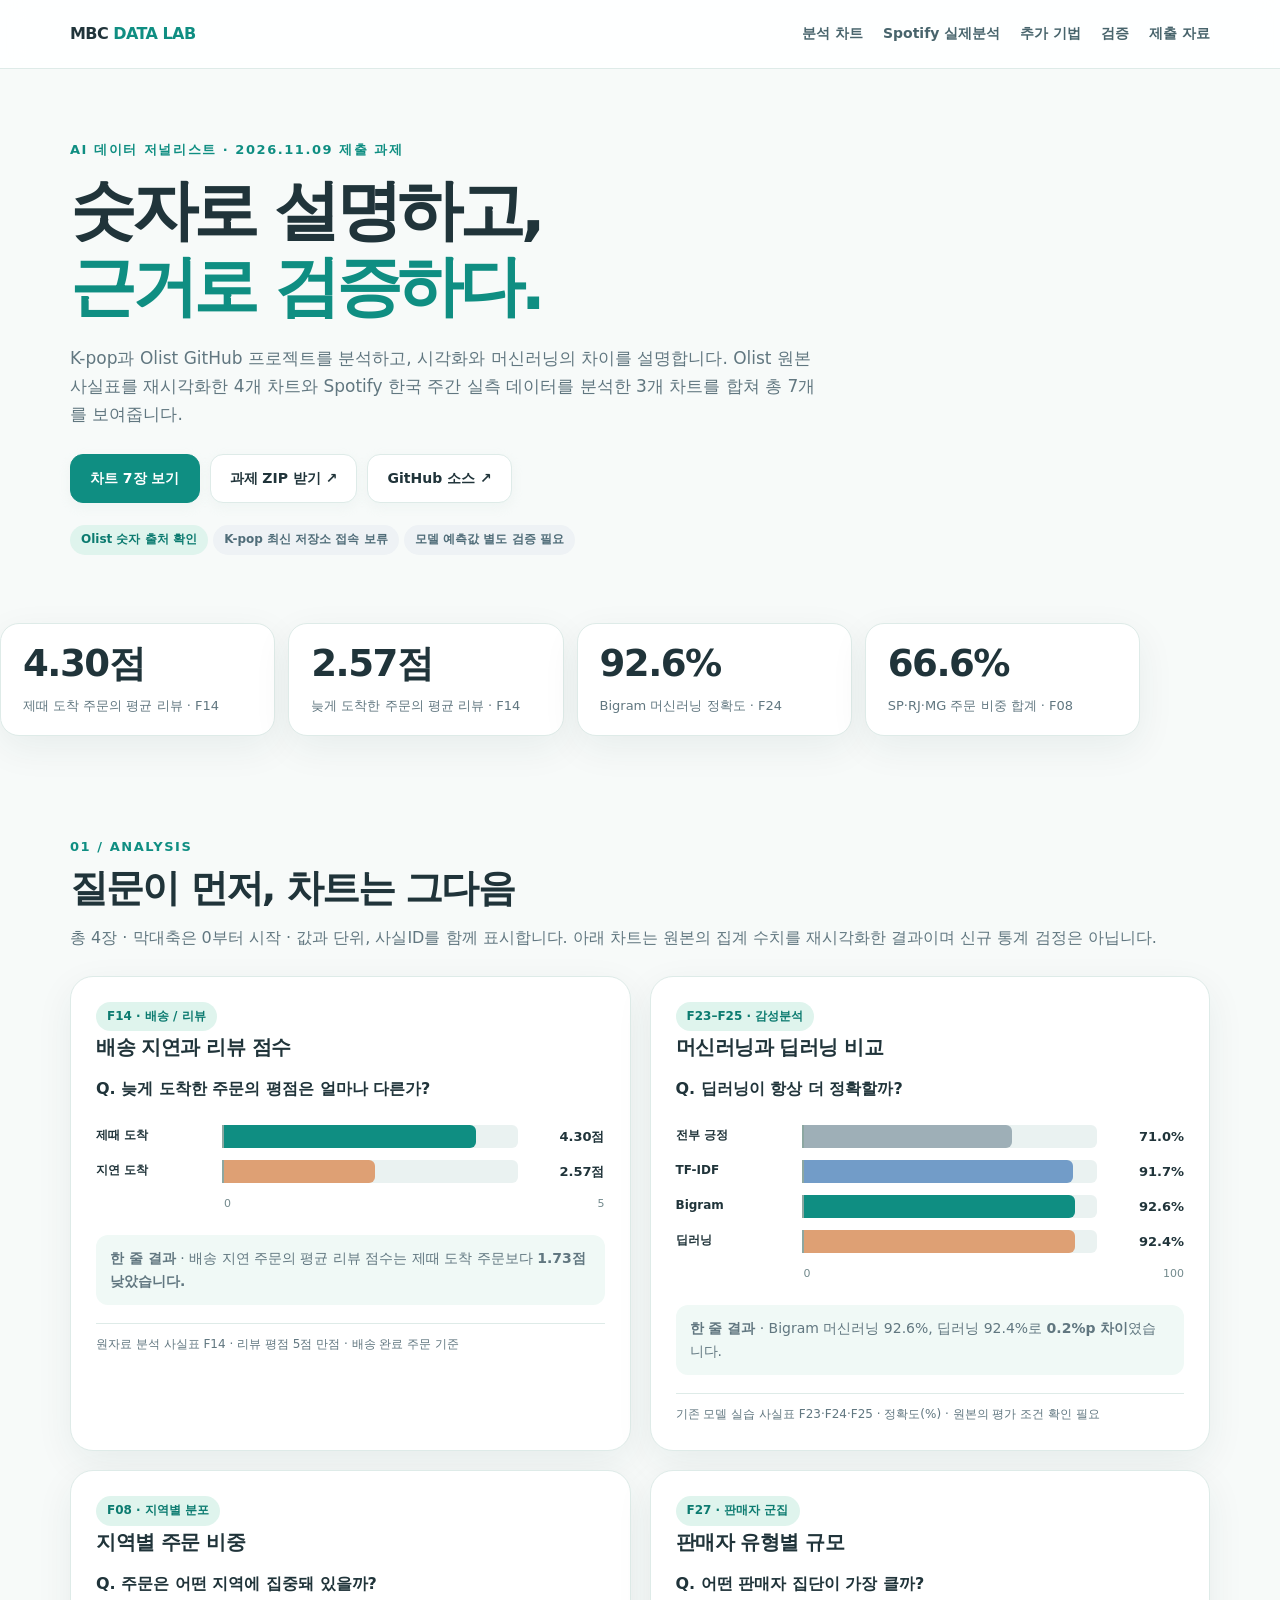
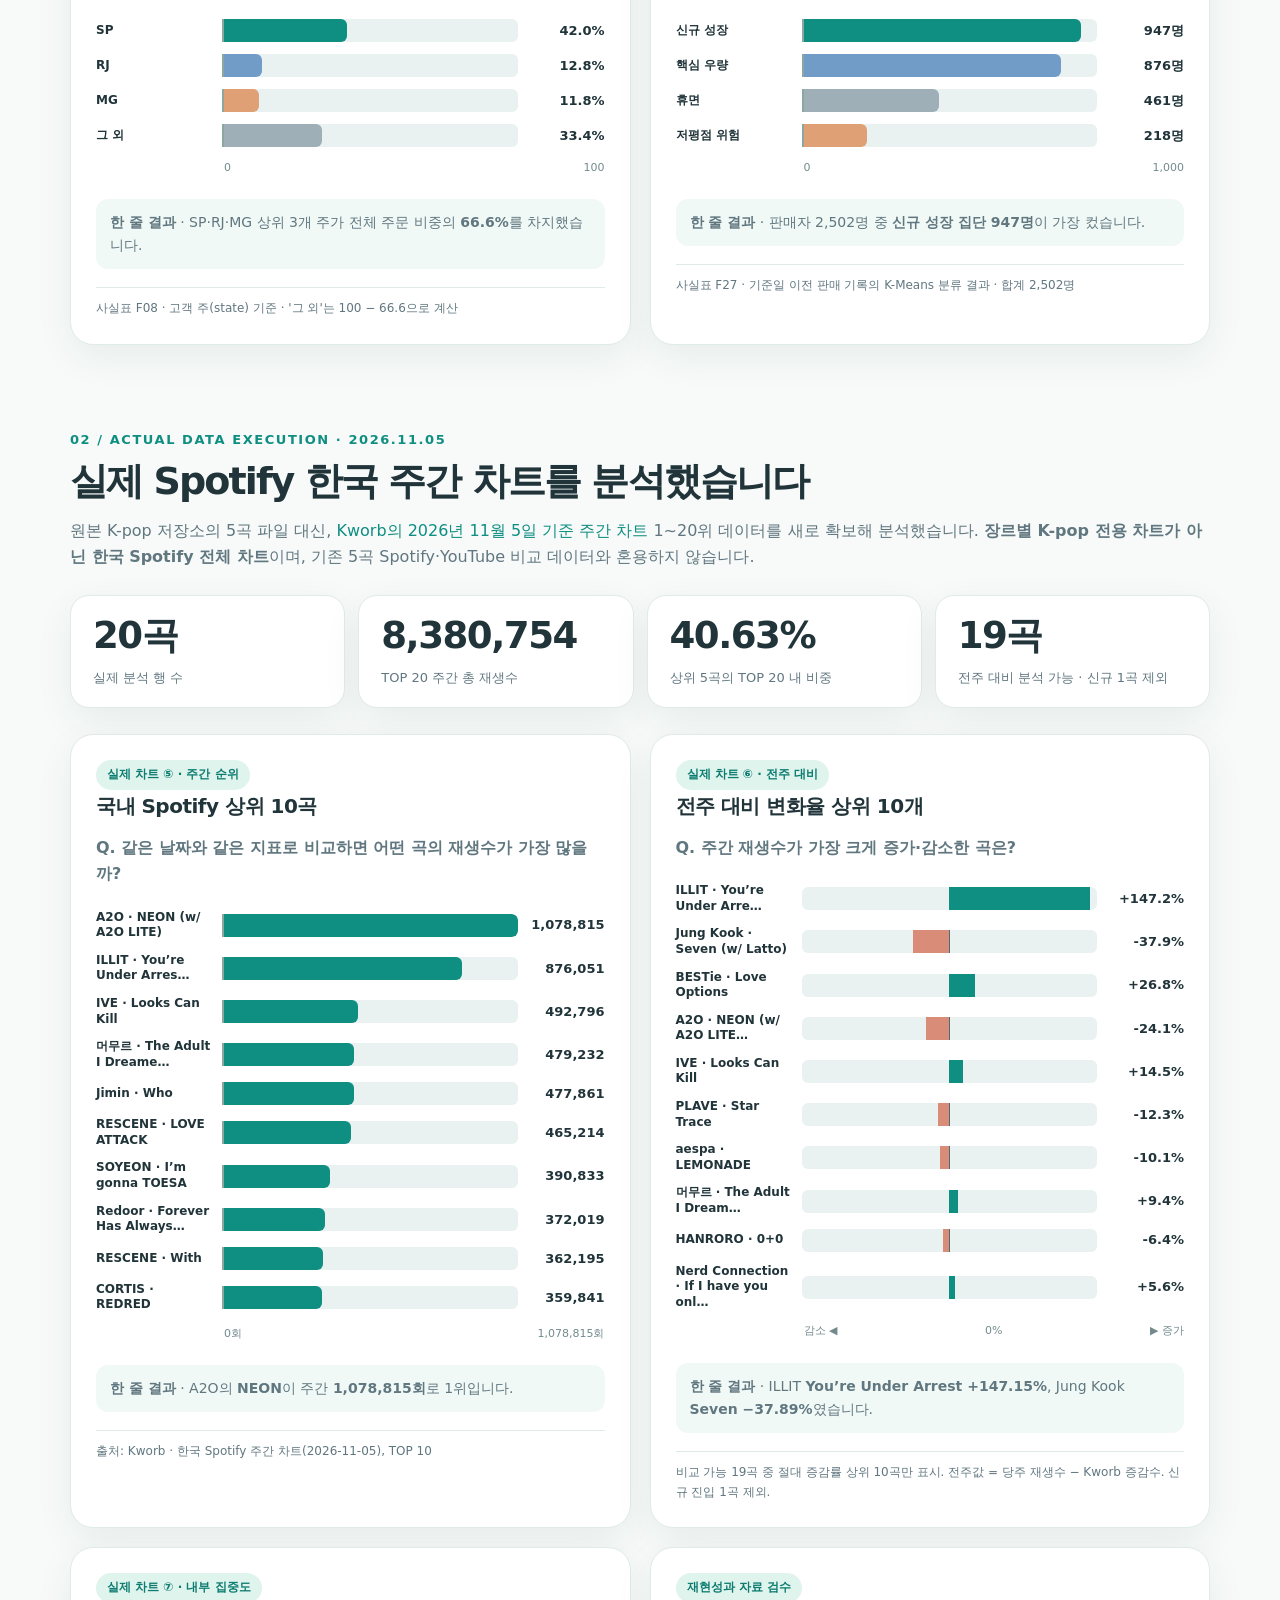
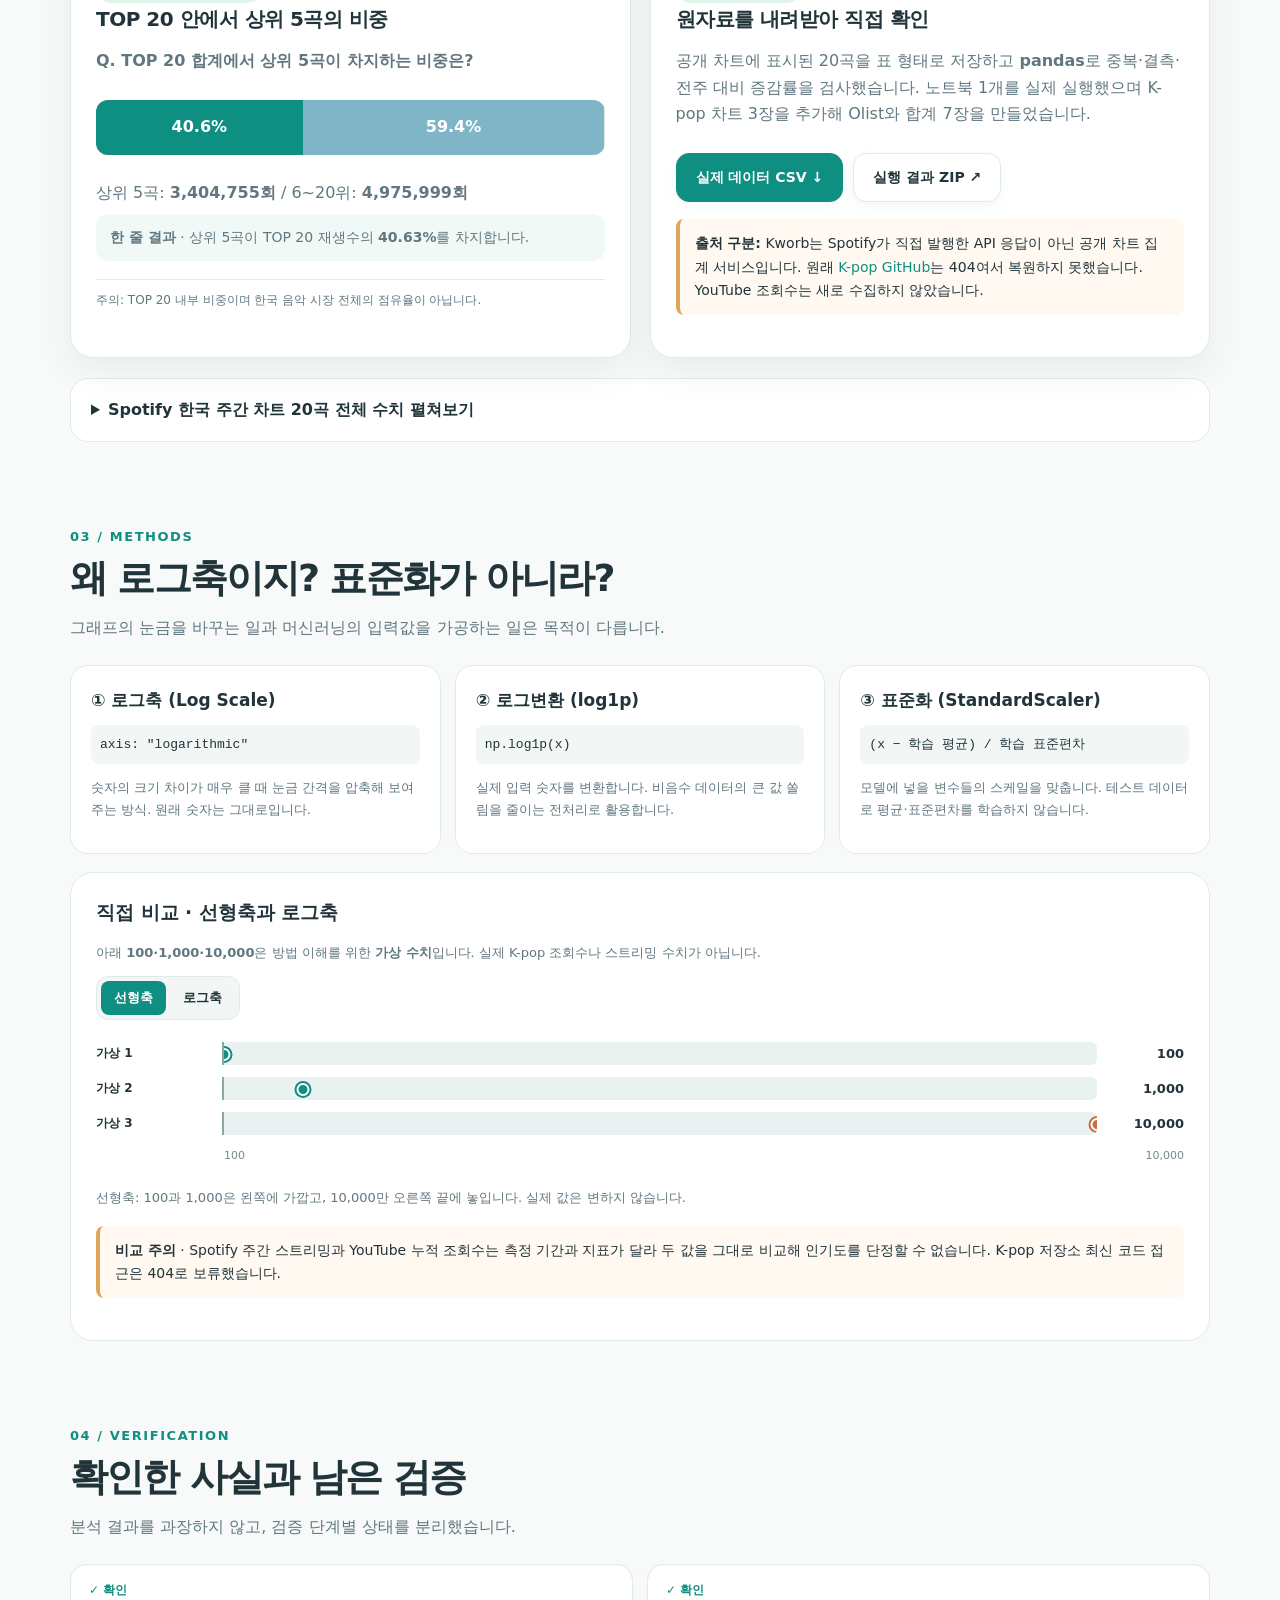
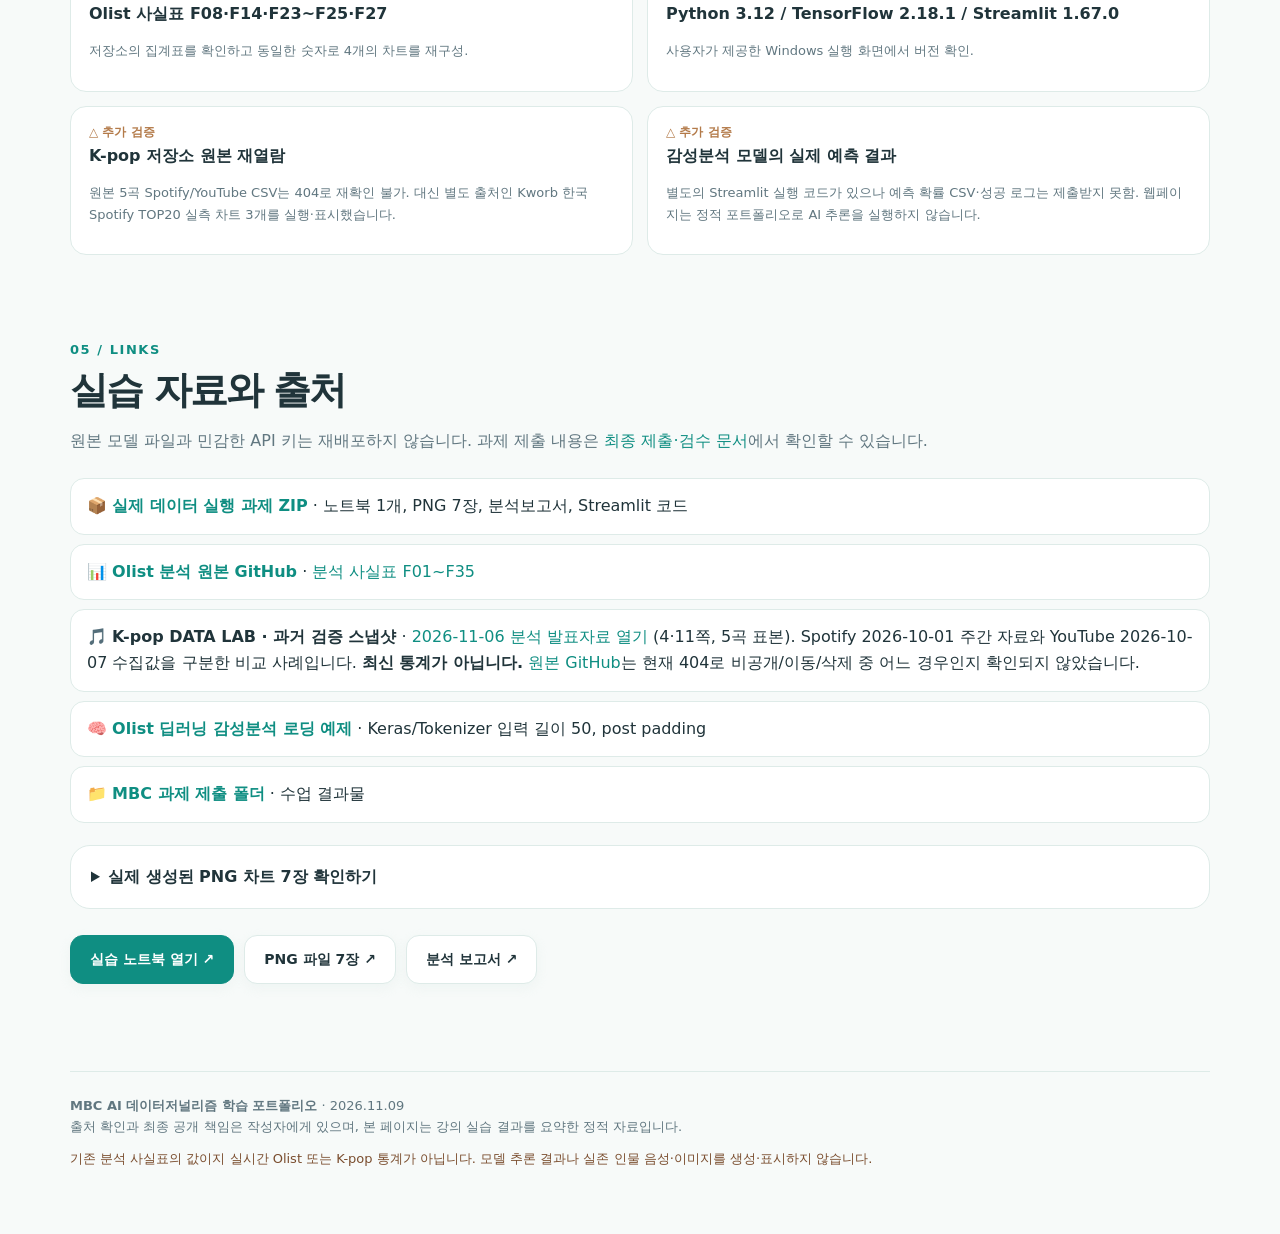
==== commit a55373c9: "Correct stale four-chart labels, deployment link, and post-analysis validation text" ====
--- a/mbc-kpop-olist-20261109/index.html
+++ b/mbc-kpop-olist-20261109/index.html
@@ -20,8 +20,8 @@
 <section class="hero wrap">
   <div class="eyebrow">AI 데이터 저널리스트 · 2026.11.09 제출 과제</div>
   <h1>숫자로 설명하고,<br><em>근거로 검증하다.</em></h1>
-  <p>K-pop과 Olist GitHub 프로젝트를 분석하고, 시각화와 머신러닝의 차이를 설명합니다. Olist의 공개 사실표에서 출처가 확인된 숫자를 재구성해 차트 4개로 보여줍니다.</p>
-  <div class="actions"><a class="btn primary" href="#charts">차트 4장 보기</a><a class="btn" href="https://drive.google.com/file/d/1gORcec-W3NF6R7m894lCxQ_TqMIr97RB/view?usp=drivesdk" target="_blank" rel="noopener noreferrer">과제 ZIP 받기 ↗</a><a class="btn" href="https://github.com/choisunghwan1004-dev/postfolio/tree/main/mbc-kpop-olist-20261109" target="_blank" rel="noopener noreferrer">GitHub 소스 ↗</a></div>
+  <p>K-pop과 Olist GitHub 프로젝트를 분석하고, 시각화와 머신러닝의 차이를 설명합니다. Olist 원본 사실표를 재시각화한 4개 차트와 Spotify 한국 주간 실측 데이터를 분석한 3개 차트를 합쳐 총 7개를 보여줍니다.</p>
+  <div class="actions"><a class="btn primary" href="#charts">차트 7장 보기</a><a class="btn" href="https://drive.google.com/file/d/1QcId4pkSIB51OMdgqctqUupA46JQeauL/view?usp=drivesdk" target="_blank" rel="noopener noreferrer">과제 ZIP 받기 ↗</a><a class="btn" href="https://github.com/choisunghwan1004-dev/postfolio/tree/main/mbc-kpop-olist-20261109" target="_blank" rel="noopener noreferrer">GitHub 소스 ↗</a></div>
   <p style="margin-top:20px"><span class="pill">Olist 숫자 출처 확인</span> <span class="pill neutral">K-pop 최신 저장소 접속 보류</span> <span class="pill neutral">모델 예측값 별도 검증 필요</span></p>
 </section>
 <div class="wrap stats" aria-label="검증된 Olist 통계 요약">
@@ -115,7 +115,7 @@
  </details>
  </section>
 <section id="methods" class="section wrap">
-  <div class="eyebrow">02 / METHODS</div><h2>왜 로그축이지? 표준화가 아니라?</h2>
+  <div class="eyebrow">03 / METHODS</div><h2>왜 로그축이지? 표준화가 아니라?</h2>
   <p class="sub">그래프의 눈금을 바꾸는 일과 머신러닝의 입력값을 가공하는 일은 목적이 다릅니다.</p>
   <div class="methods">
    <div class="method"><strong>① 로그축 (Log Scale)</strong><code>axis: "logarithmic"</code><p class="mini">숫자의 크기 차이가 매우 클 때 눈금 간격을 압축해 보여주는 방식. 원래 숫자는 그대로입니다.</p></div>
@@ -132,18 +132,18 @@
   </div>
 </section>
 <section id="evidence" class="section wrap">
- <div class="eyebrow">03 / VERIFICATION</div><h2>확인한 사실과 남은 검증</h2>
+ <div class="eyebrow">04 / VERIFICATION</div><h2>확인한 사실과 남은 검증</h2>
  <p class="sub">분석 결과를 과장하지 않고, 검증 단계별 상태를 분리했습니다.</p>
  <div class="checks">
   <div class="check"><div class="state">✓ 확인</div><strong>Olist 사실표 F08·F14·F23~F25·F27</strong><p class="mini">저장소의 집계표를 확인하고 동일한 숫자로 4개의 차트를 재구성.</p></div>
   <div class="check"><div class="state">✓ 확인</div><strong>Python 3.12 / TensorFlow 2.18.1 / Streamlit 1.67.0</strong><p class="mini">사용자가 제공한 Windows 실행 화면에서 버전 확인.</p></div>
-  <div class="check pending"><div class="state">△ 추가 검증</div><strong>K-pop 저장소 원본 재열람</strong><p class="mini">재접속 시 404. 실제 곡별 수치 그래프 대신 방법론 설명을 수록.</p></div>
+  <div class="check pending"><div class="state">△ 추가 검증</div><strong>K-pop 저장소 원본 재열람</strong><p class="mini">원본 5곡 Spotify/YouTube CSV는 404로 재확인 불가. 대신 별도 출처인 Kworb 한국 Spotify TOP20 실측 차트 3개를 실행·표시했습니다.</p></div>
   <div class="check pending"><div class="state">△ 추가 검증</div><strong>감성분석 모델의 실제 예측 결과</strong><p class="mini">별도의 Streamlit 실행 코드가 있으나 예측 확률 CSV·성공 로그는 제출받지 못함. 웹페이지는 정적 포트폴리오로 AI 추론을 실행하지 않습니다.</p></div>
  </div>
 </section>
 <section id="resources" class="section wrap">
- <div class="eyebrow">04 / LINKS</div><h2>실습 자료와 출처</h2>
- <p class="sub">원본 모델 파일과 민감한 API 키는 재배포하지 않습니다.</p>
+ <div class="eyebrow">05 / LINKS</div><h2>실습 자료와 출처</h2>
+ <p class="sub">원본 모델 파일과 민감한 API 키는 재배포하지 않습니다. 과제 제출 내용은 <a href="https://github.com/choisunghwan1004-dev/postfolio/blob/main/mbc-kpop-olist-20261109/README_%EA%B3%BC%EC%A0%9C%EC%A0%9C%EC%B6%9C.md" target="_blank" rel="noopener noreferrer">최종 제출·검수 문서</a>에서 확인할 수 있습니다.</p>
  <div class="sources">
   <div class="source-row">📦 <a href="https://drive.google.com/file/d/1QcId4pkSIB51OMdgqctqUupA46JQeauL/view?usp=drivesdk" target="_blank" rel="noopener noreferrer"><strong>실제 데이터 실행 과제 ZIP</strong></a> · 노트북 1개, PNG 7장, 분석보고서, Streamlit 코드</div>
   <div class="source-row">📊 <a href="https://github.com/journal-izm/Olist-Data-Analysis" target="_blank" rel="noopener noreferrer"><strong>Olist 분석 원본 GitHub</strong></a> · <a href="https://github.com/journal-izm/Olist-Data-Analysis/blob/main/rag/olist_facts.csv" target="_blank" rel="noopener noreferrer">분석 사실표 F01~F35</a></div>
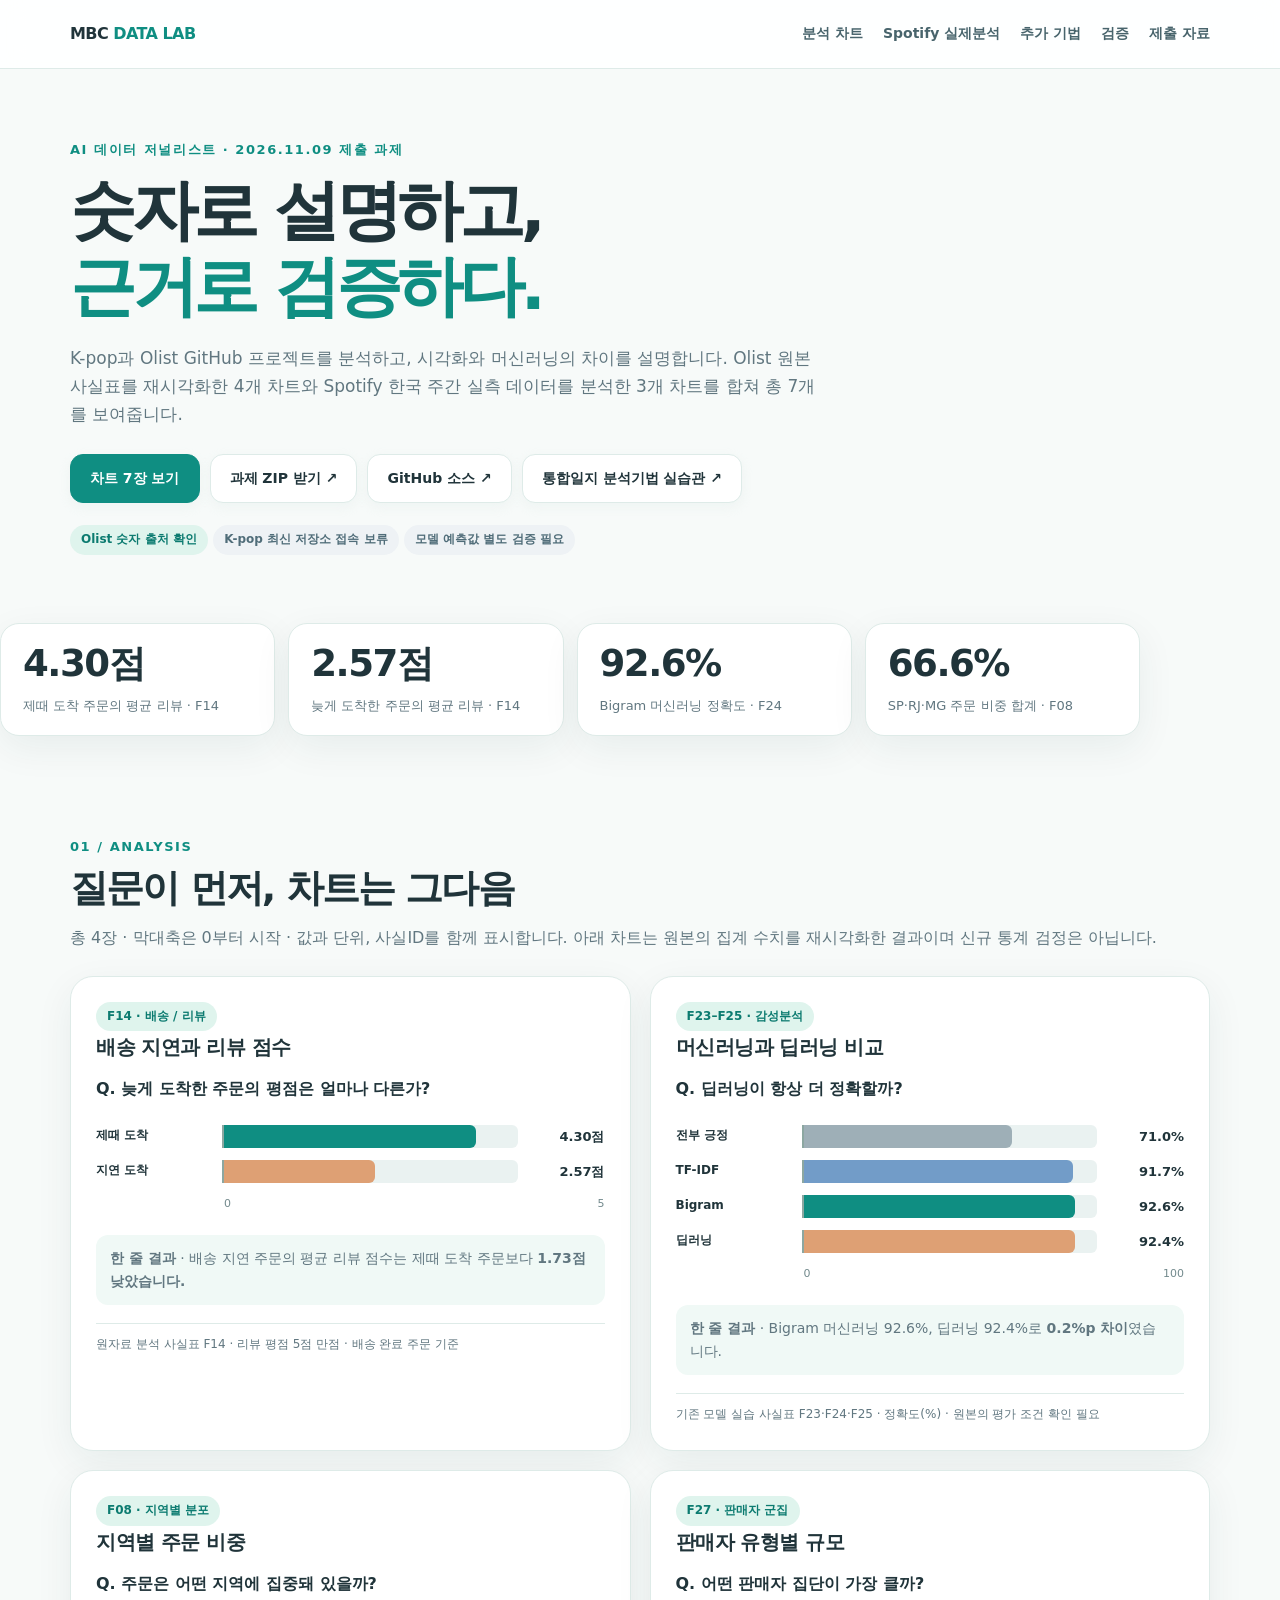
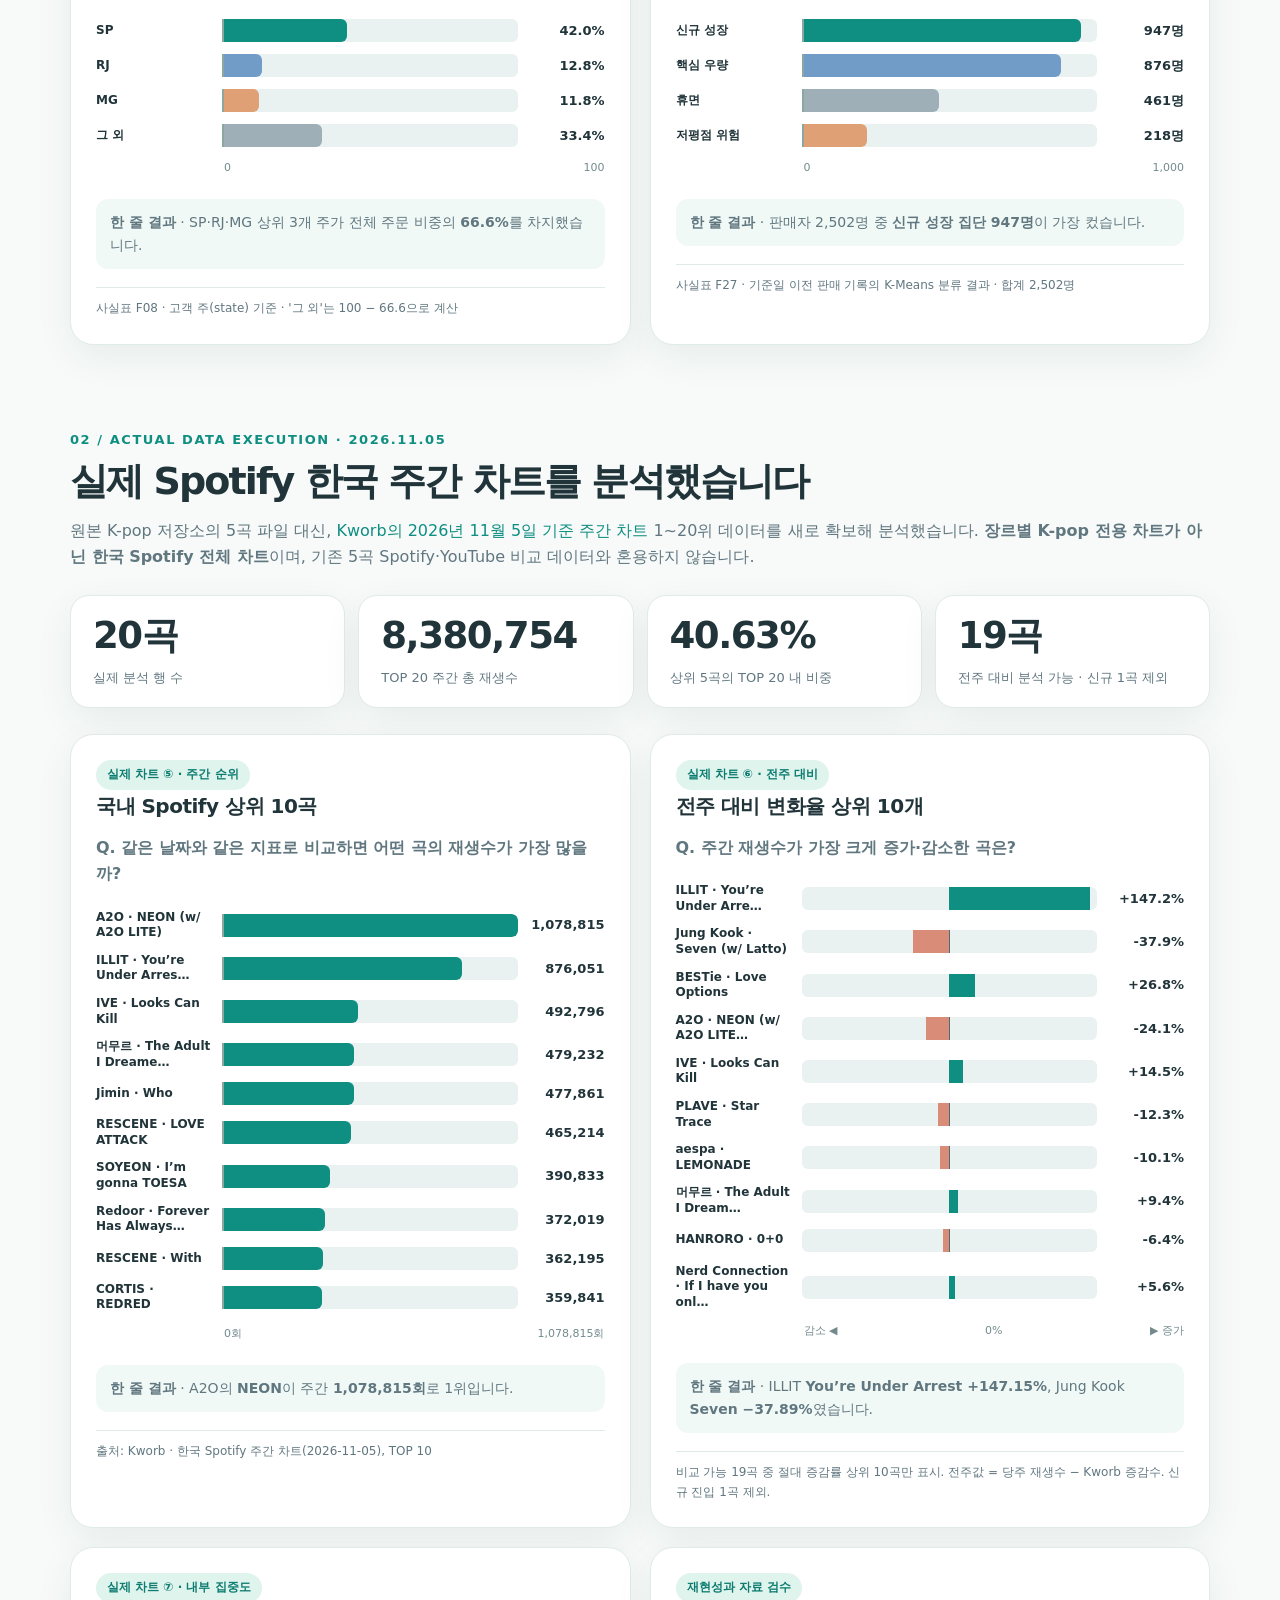
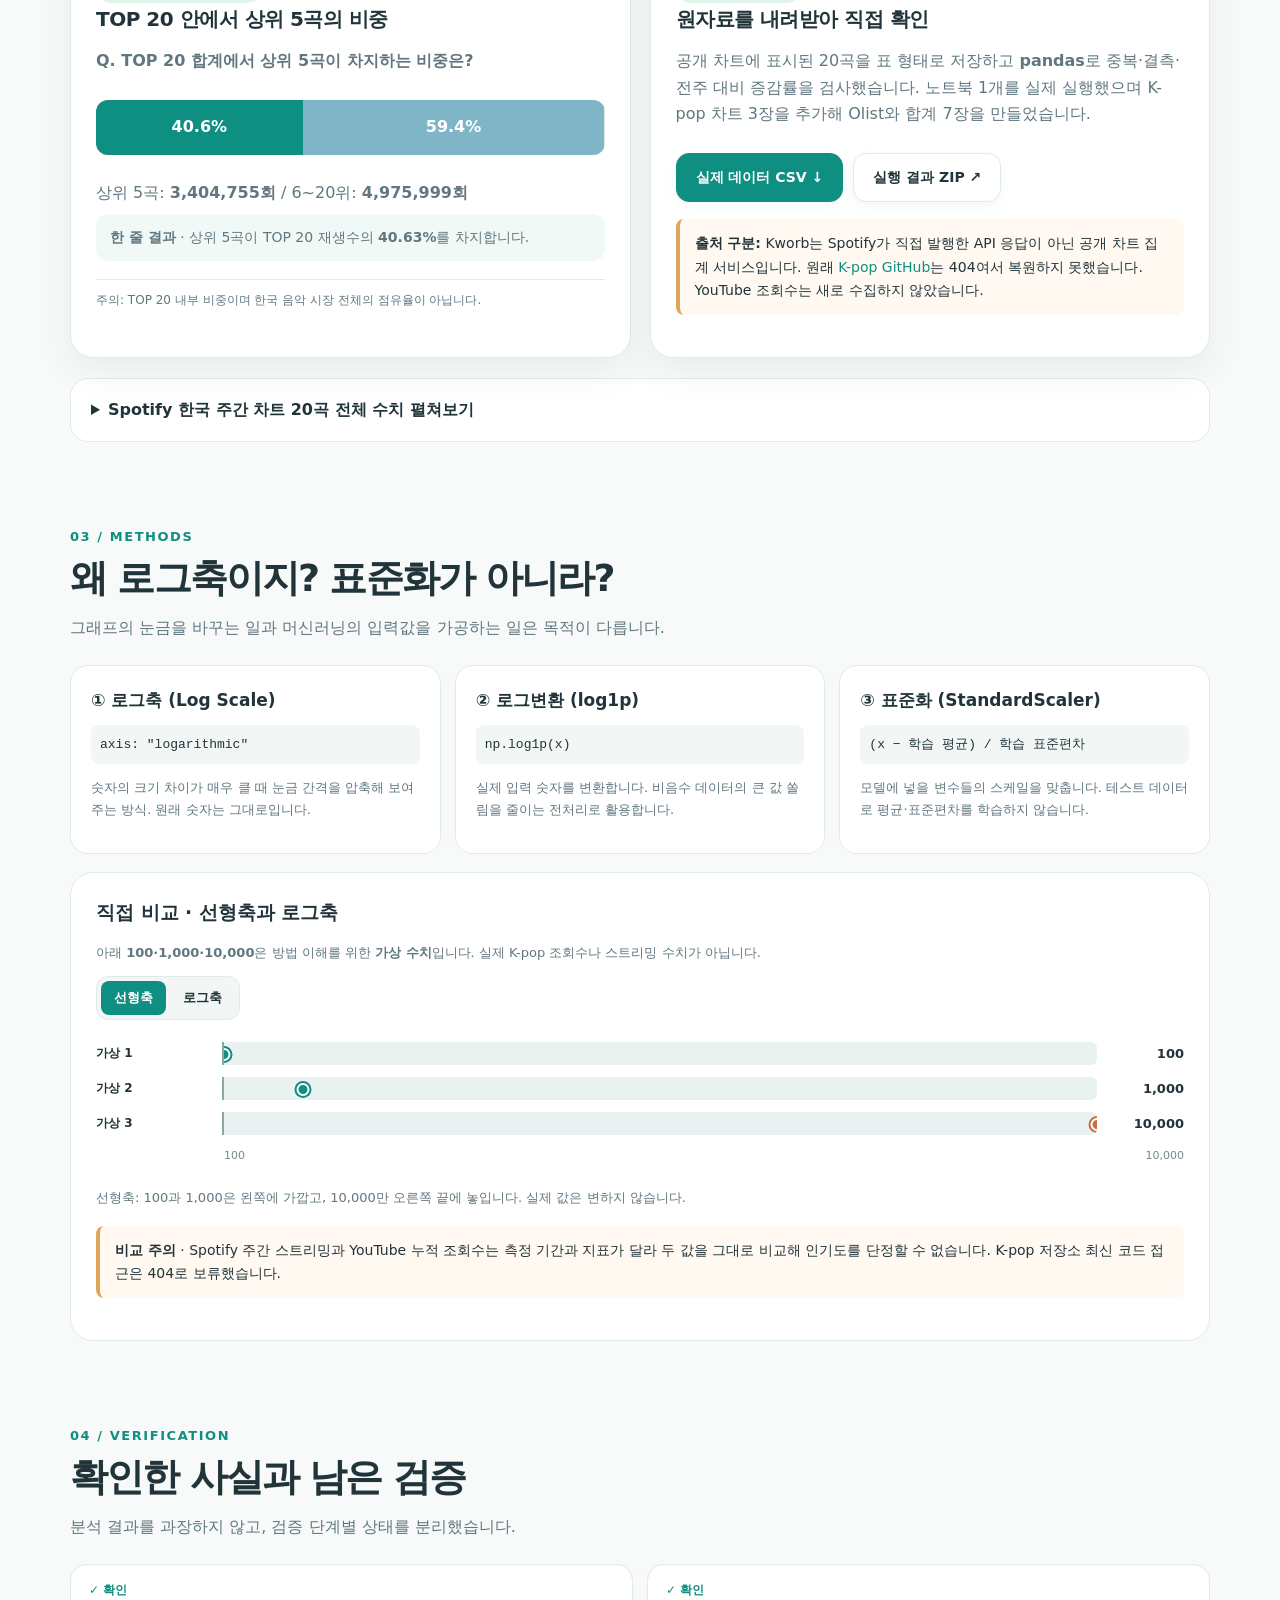
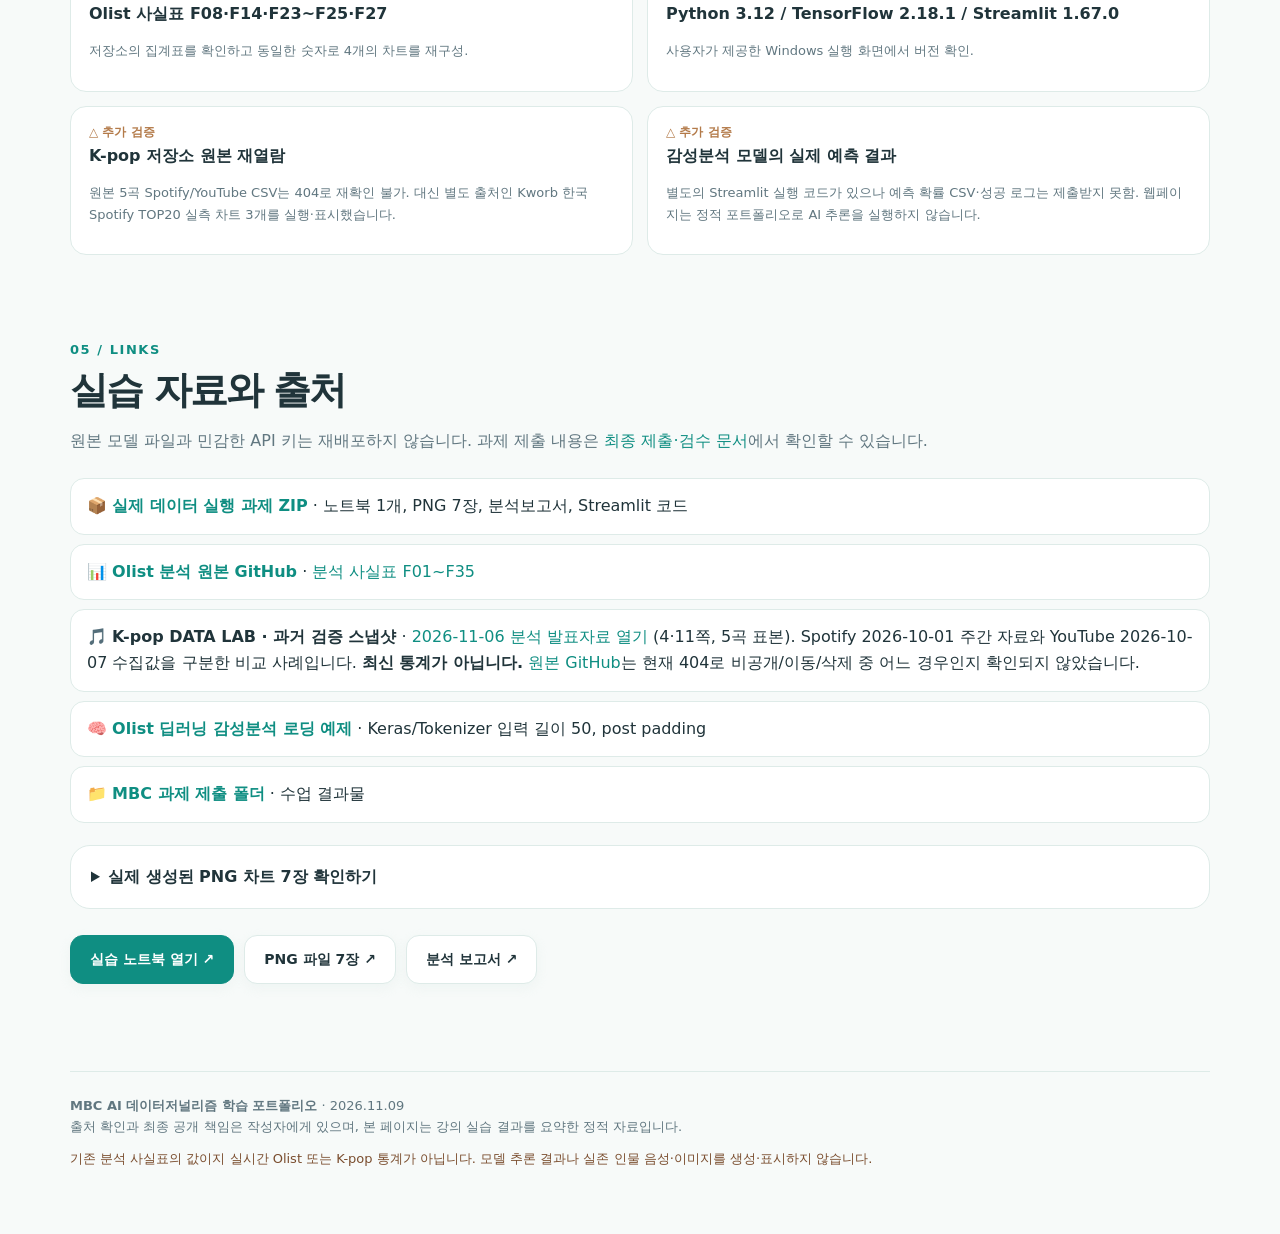
==== commit fb2f98be: "Link new diary-based methods lab from existing K-pop Olist hero without altering other UI" ====
--- a/mbc-kpop-olist-20261109/index.html
+++ b/mbc-kpop-olist-20261109/index.html
@@ -21,7 +21,7 @@
   <div class="eyebrow">AI 데이터 저널리스트 · 2026.11.09 제출 과제</div>
   <h1>숫자로 설명하고,<br><em>근거로 검증하다.</em></h1>
   <p>K-pop과 Olist GitHub 프로젝트를 분석하고, 시각화와 머신러닝의 차이를 설명합니다. Olist 원본 사실표를 재시각화한 4개 차트와 Spotify 한국 주간 실측 데이터를 분석한 3개 차트를 합쳐 총 7개를 보여줍니다.</p>
-  <div class="actions"><a class="btn primary" href="#charts">차트 7장 보기</a><a class="btn" href="https://drive.google.com/file/d/1QcId4pkSIB51OMdgqctqUupA46JQeauL/view?usp=drivesdk" target="_blank" rel="noopener noreferrer">과제 ZIP 받기 ↗</a><a class="btn" href="https://github.com/choisunghwan1004-dev/postfolio/tree/main/mbc-kpop-olist-20261109" target="_blank" rel="noopener noreferrer">GitHub 소스 ↗</a></div>
+  <div class="actions"><a class="btn primary" href="#charts">차트 7장 보기</a><a class="btn" href="https://drive.google.com/file/d/1QcId4pkSIB51OMdgqctqUupA46JQeauL/view?usp=drivesdk" target="_blank" rel="noopener noreferrer">과제 ZIP 받기 ↗</a><a class="btn" href="https://github.com/choisunghwan1004-dev/postfolio/tree/main/mbc-kpop-olist-20261109" target="_blank" rel="noopener noreferrer">GitHub 소스 ↗</a><a class="btn" href="../data-methods-lab-20261109/">통합일지 분석기법 실습관 ↗</a></div>
   <p style="margin-top:20px"><span class="pill">Olist 숫자 출처 확인</span> <span class="pill neutral">K-pop 최신 저장소 접속 보류</span> <span class="pill neutral">모델 예측값 별도 검증 필요</span></p>
 </section>
 <div class="wrap stats" aria-label="검증된 Olist 통계 요약">
